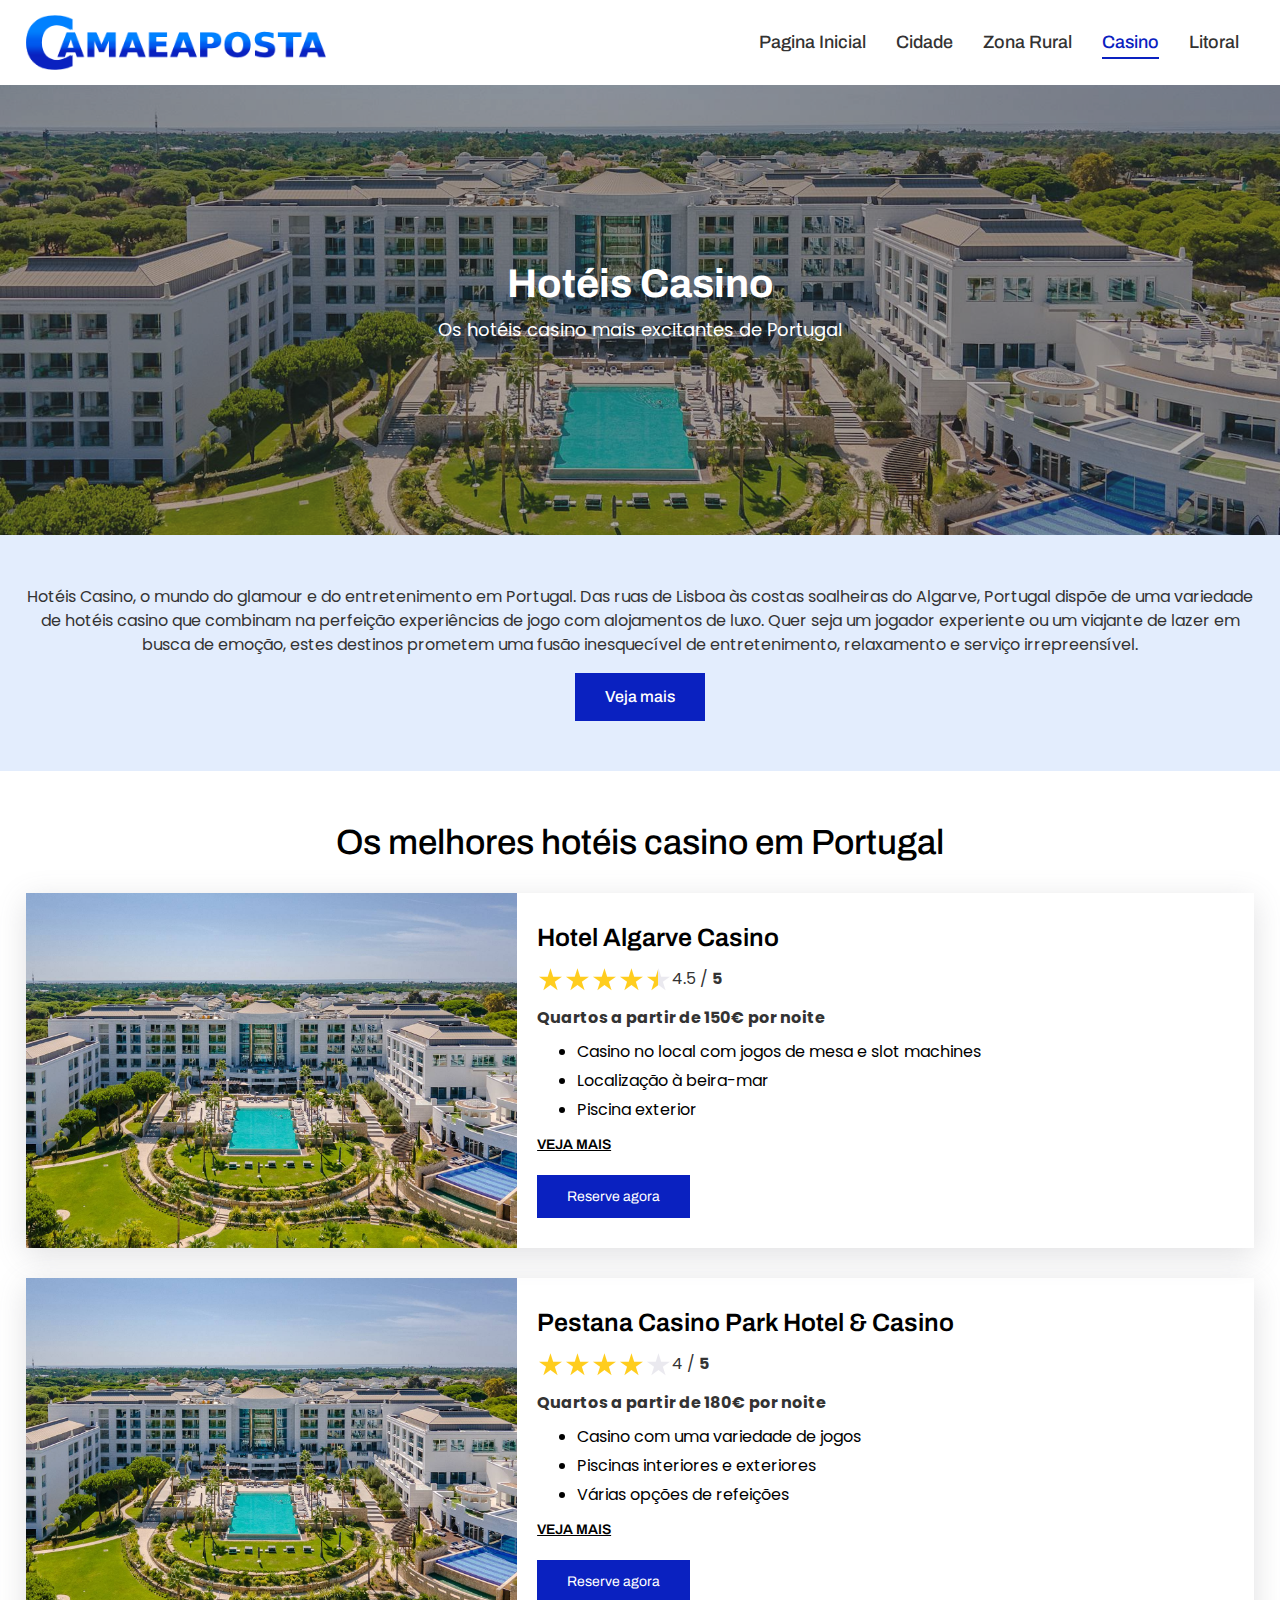
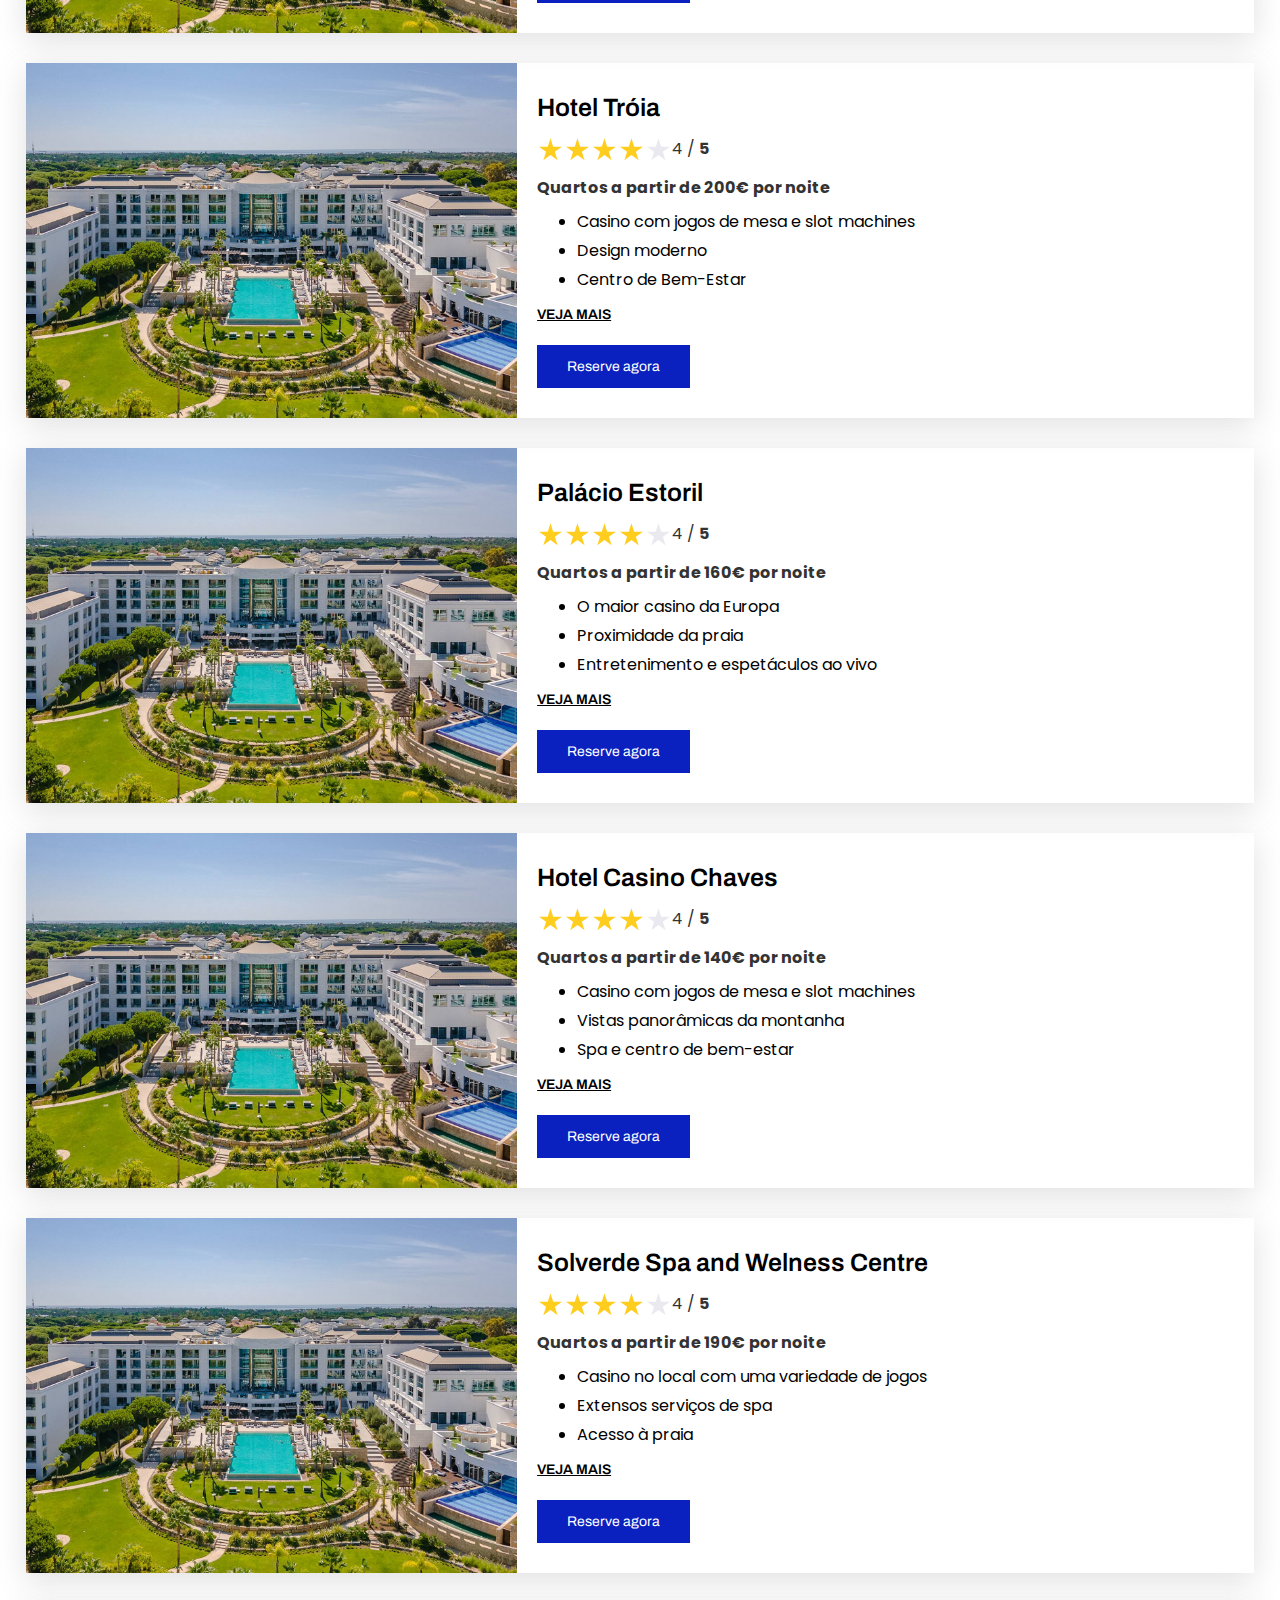
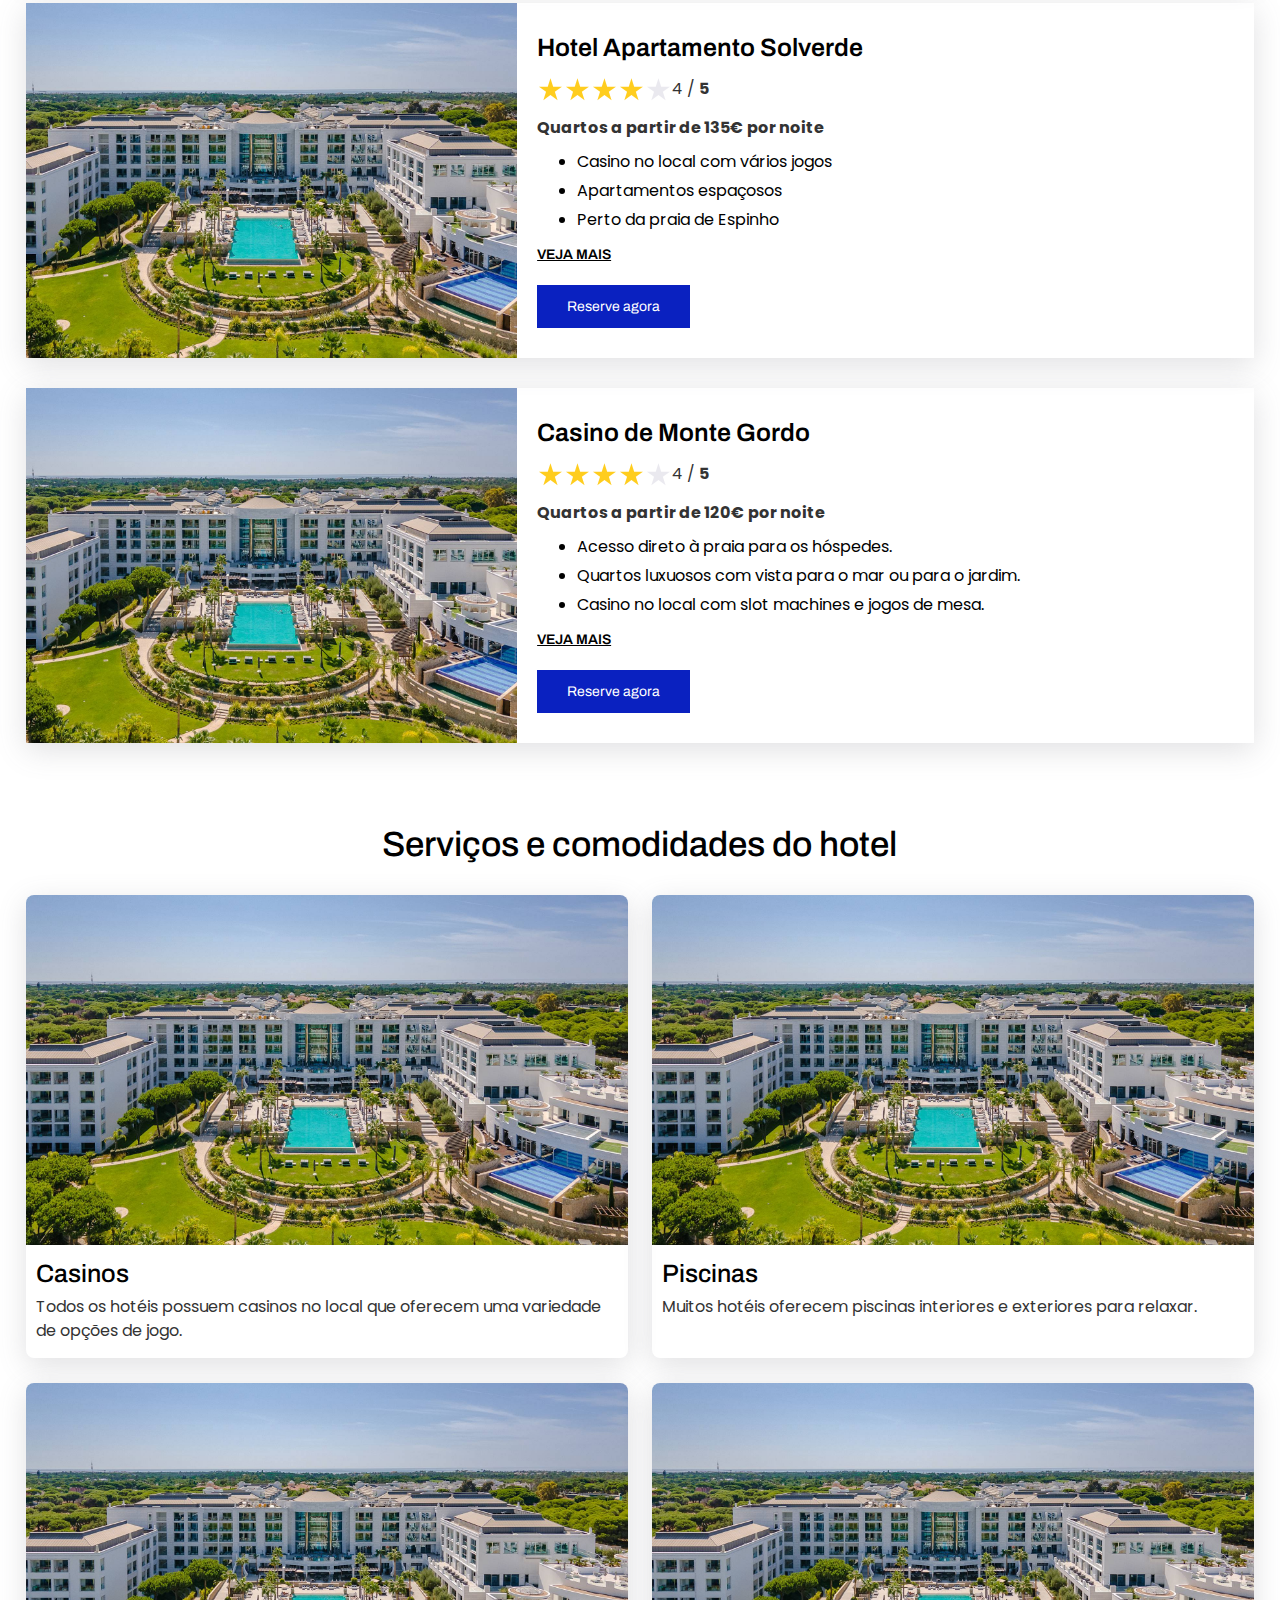
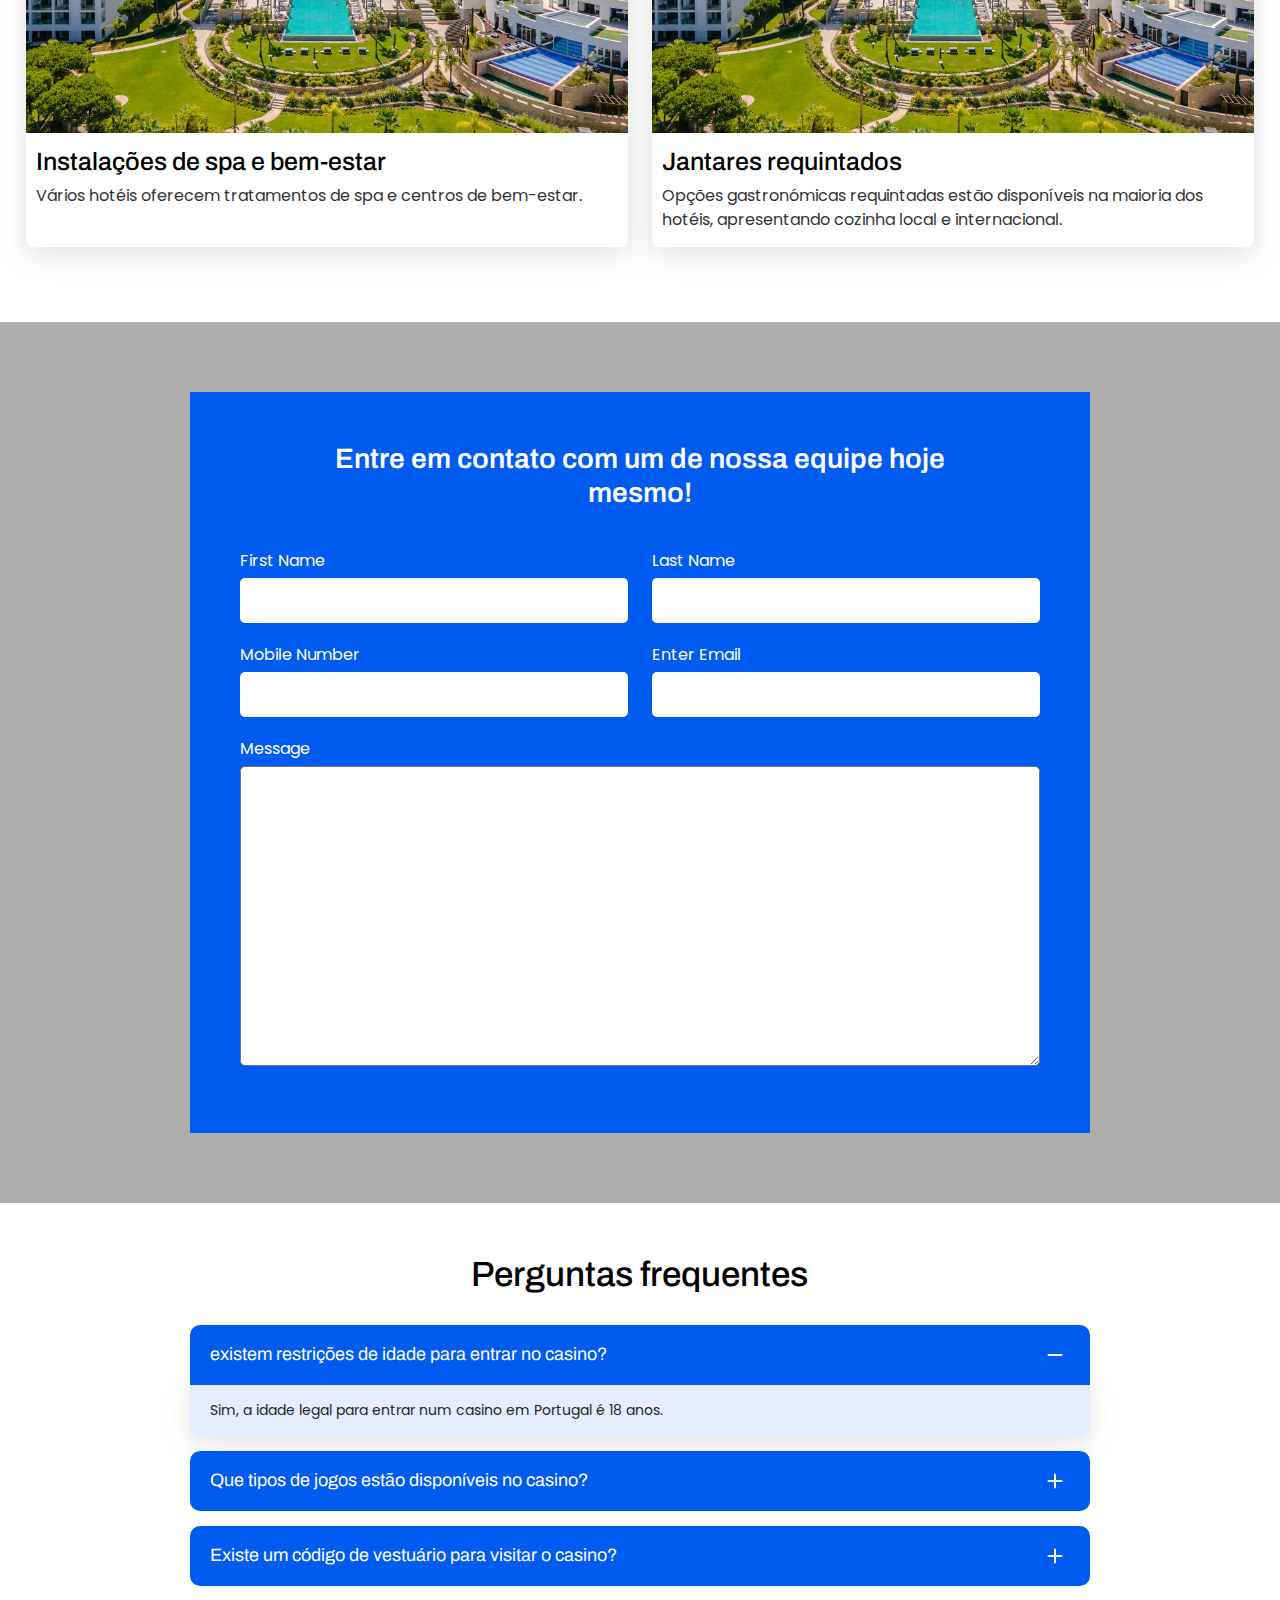
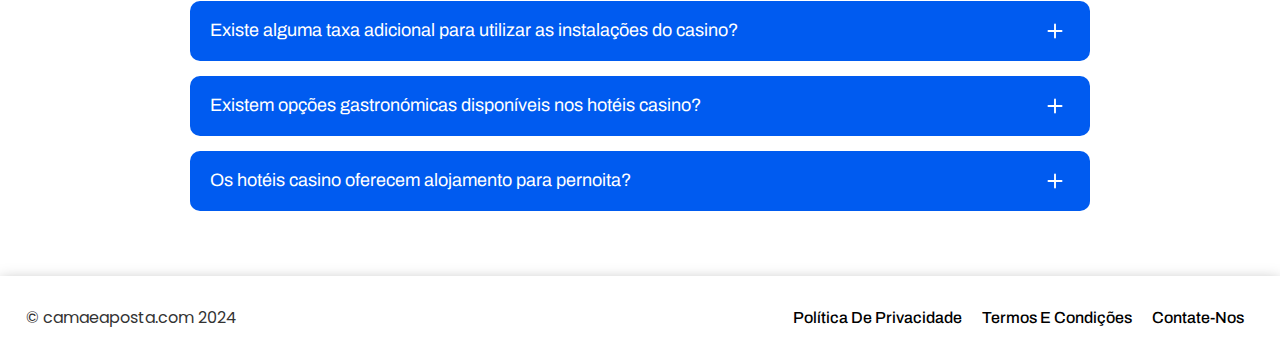
==== casino.html @ 898cd30b "first commit" ====
<!DOCTYPE html>
<html lang="pt">
  <head>
    <meta charset="UTF-8">
    <meta name="viewport" content="width=device-width, initial-scale=1.0">
    <link rel="stylesheet" href="assets/css/bootstrap.min.css">
    <link rel="stylesheet" href="https://cdnjs.cloudflare.com/ajax/libs/font-awesome/6.5.2/css/all.min.css">
    <link rel="stylesheet" href="https://unpkg.com/aos@2.3.0/dist/aos.css">
    <link rel="icon" href="assets/images/fav-icn.png">
    <link rel="stylesheet" href="assets/css/style.css">
    <link rel="stylesheet" href="assets/css/media.css">
    <title> Casino</title>
  </head>
  <body>

    <!-- header section start  -->
    <header class="site-header">
        <div class="container">
          <nav>
            <div class="site-logo">
              <a href="index.html">
                <img src="assets/images/logo.png" alt="">
              </a>
            </div>
            <div class="main-nav">
              <ul>
                <li>
                  <a href="index.html" >
                    Pagina Inicial
                  </a>
                </li>
                <li>
                  <a href="cidade.html" >
                    Cidade
                  </a>
                </li>
                <li>
                  <a href="rurais.html" >
                    Zona rural
                  </a>
                </li>
                <li>
                  <a href="casino.html" class="active">
                    Casino
                  </a>
                </li>
                <li>
                  <a href="#">
                    Litoral
                  </a>
                </li>
              </ul>
            </div>
          </nav>
        </div>
    </header>
    <!-- header section start  -->
<!-- banner secion start -->
    <section class="site-banner sub-banner">
      <div class="overlay"></div>
          <div class="banner-content">
            <div class="banner-text">
              <h1>
                Hotéis Casino
              </h1>
              <p>
                Os hotéis casino mais excitantes de Portugal
              </p>
            </div>
          </div>
    </section>
<!-- banner secion end -->
  <!-- top content section start -->
    <div class="topContent ptb-50">
        <div class="container">
          
           <p>
            Hotéis Casino, o mundo do glamour e do entretenimento em Portugal. Das ruas de Lisboa
            às costas soalheiras do Algarve, Portugal dispõe de uma variedade de hotéis casino que
            combinam na perfeição experiências de jogo com alojamentos de luxo. Quer seja um
            jogador experiente ou um viajante de lazer em busca de emoção, estes destinos prometem
            uma fusão inesquecível de entretenimento, relaxamento e serviço irrepreensível.
           </p>
           <p class="moretext"> 
            Experimente os hotéis casino em Portugal com uma variedade de slots, jogos de mesa e
            salas VIP exclusivas. Depois de um dia emocionante, relaxe em quartos e suites luxuosos
            que oferecem vistas deslumbrantes e comodidades de luxo. Desde refeições gourmet a
            tratamentos de spa rejuvenescedores, cada hotel casino garante uma combinação perfeita
            de luxo e lazer.
           </p>
           <p class="moretext">
            Explore a nossa selecção escolhida a dedo dos melhores hotéis casino de Portugal, cada
            um oferecendo o seu encanto e fascínio únicos. Descubra o destino perfeito para elevar a
            sua estadia em Portugal, onde cada momento promete emoção e sofisticação.
           </p>
           <a class="moreless-button" href="javascript:void(0)">Veja mais</a>
        </div>
    </div>
 <!-- top content section section -->


 <!-- main section start  -->
    <section class="cidade-main ptb-50">
        <div class="container">
            <div class="site-heading">
                <h2>
                    Os melhores hotéis casino em Portugal
                </h2>
            </div>
            <div class="cidade-wrap">
                <div class="cidade-img">
                    <a href="#" target="_blank">
                        <img src="assets/images/Hero-banner.jpg" alt="">
                    </a>
                </div>
                <div class="cidade-main-text">
                    <h3>
                        Hotel Algarve Casino
                    </h3>
                    <div class="brand-rating">
                        <div class="Stars" style="--rating: 4.5;" aria-label="Rating of this product is 4.5 out of 5."></div>
                        <div class="rate-count">
                            <p>
                                4.5 / <b>5</b>
                            </p>
                        </div>
                    </div>
                    <p>
                        <strong>
                            Quartos a partir de 150€ por noite
                        </strong>
                    </p>
                    <ul>
                        <li>
                            Casino no local com jogos de mesa e slot machines
                        </li>
                        <li>
                            Localização à beira-mar
                        </li>
                        <li>
                            Piscina exterior
                        </li>
                    </ul>
                    <p class="moretextt">
                        Localizado na Praia da Rocha, o Hotel Algarve Casino disponibiliza quartos luxuosos com
                        vistas deslumbrantes sobre o mar e uma variedade de opções de entretenimento. O casino
                        no local oferece uma atmosfera de jogo vibrante, complementada por excelentes
                        restaurantes e um spa relaxante.
                    </p>
                    <a class="contless-button" href="javascript:void(0)">Veja mais</a>
                    <div class="vist-website">
                        <a href="#" target="_blank"> Reserve agora</a>
                    </div>
                </div>
              
            </div>

            <div class="cidade-wrap">
                <div class="cidade-img">
                    <a href="#" target="_blank">
                        <img src="assets/images/Hero-banner.jpg" alt="">
                    </a>
                </div>
                <div class="cidade-main-text">
                    <h3>
                        Pestana Casino Park Hotel & Casino
                    </h3>
                    <div class="brand-rating">
                        <div class="Stars" style="--rating: 4;" aria-label="Rating of this product is 4 out of 5."></div>
                        <div class="rate-count">
                            <p>
                                4 / <b>5</b>
                            </p>
                        </div>
                    </div>
                    <p>
                        <strong>
                            Quartos a partir de 180€ por noite
                        </strong>
                    </p>
                    <ul>
                        <li>
                            Casino com uma variedade de jogos
                        </li>
                        <li>
                            Piscinas interiores e exteriores
                        </li>
                        <li>
                            Várias opções de refeições
                        </li>
                    </ul>
                    <p class="moretextt">
                        Situado no Funchal, Madeira, este hotel combina uma arquitectura moderna com excelentes
                        comodidades. O casino no local oferece uma variedade de opções de jogo, enquanto os
                        hóspedes também podem desfrutar do spa, das piscinas e da vista panorâmica para o mar
                        a partir das suas varandas privadas (Booking.com).
                    </p>
                    <a class="contless-button" href="javascript:void(0)">Veja mais</a>
                    <div class="vist-website">
                        <a href="#" target="_blank"> Reserve agora</a>
                    </div>
                </div>
              
            </div>

            <div class="cidade-wrap">
                <div class="cidade-img">
                    <a href="#" target="_blank">
                        <img src="assets/images/Hero-banner.jpg" alt="">
                    </a>
                </div>
                <div class="cidade-main-text">
                    <h3>
                        Hotel Tróia
                    </h3>
                    <div class="brand-rating">
                        <div class="Stars" style="--rating: 4;" aria-label="Rating of this product is 4 out of 5."></div>
                        <div class="rate-count">
                            <p>
                                4 / <b>5</b>
                            </p>
                        </div>
                    </div>
                    <p>
                        <strong>
                            Quartos a partir de 200€ por noite
                        </strong>
                    </p>
                    <ul>
                        <li>
                            Casino com jogos de mesa e slot machines
                        </li>
                        <li>
                            Design moderno
                        </li>
                        <li>
                            Centro de Bem-Estar
                        </li>
                    </ul>
                    <p class="moretextt">
                        Este hotel contemporâneo em Tróia disponibiliza acomodações elegantes com acesso a um
                        elegante casino, centro de bem-estar e campo de golfe nas proximidades. É perfeito para os
                        hóspedes que procuram luxo e entretenimento à beira-mar.
                    </p>
                    <a class="contless-button" href="javascript:void(0)">Veja mais</a>
                    <div class="vist-website">
                        <a href="#" target="_blank"> Reserve agora</a>
                    </div>
                </div>
              
            </div>

            <div class="cidade-wrap">
                <div class="cidade-img">
                    <a href="#" target="_blank">
                        <img src="assets/images/Hero-banner.jpg" alt="">
                    </a>
                </div>
                <div class="cidade-main-text">
                    <h3>
                        Palácio Estoril
                    </h3>
                    <div class="brand-rating">
                        <div class="Stars" style="--rating: 4;" aria-label="Rating of this product is 4 out of 5."></div>
                        <div class="rate-count">
                            <p>
                                4 / <b>5</b>
                            </p>
                        </div>
                    </div>
                    <p>
                        <strong>
                            Quartos a partir de 160€ por noite
                        </strong>
                    </p>
                    <ul>
                        <li>
                            O maior casino da Europa
                        </li>
                        <li>
                            Proximidade da praia
                        </li>
                        <li>
                            Entretenimento e espetáculos ao vivo
                        </li>
                    </ul>
                    <p class="moretextt">
                        Localizado perto de Lisboa, o Estoril Casino Hotel oferece uma vasta experiência de jogo
                        juntamente com acomodações luxuosas. O hotel é famoso pelas suas vibrantes opções de
                        entretenimento e acesso próximo à praia.
                    </p>
                    <a class="contless-button" href="javascript:void(0)">Veja mais</a>
                    <div class="vist-website">
                        <a href="#" target="_blank"> Reserve agora</a>
                    </div>
                </div>
              
            </div>

            <div class="cidade-wrap">
                <div class="cidade-img">
                    <a href="#" target="_blank">
                        <img src="assets/images/Hero-banner.jpg" alt="">
                    </a>
                </div>
                <div class="cidade-main-text">
                    <h3>
                        Hotel Casino Chaves
                    </h3>
                    <div class="brand-rating">
                        <div class="Stars" style="--rating: 4;" aria-label="Rating of this product is 4 out of 5."></div>
                        <div class="rate-count">
                            <p>
                                4 / <b>5</b>
                            </p>
                        </div>
                    </div>
                    <p>
                        <strong>
                            Quartos a partir de 140€ por noite
                        </strong>
                    </p>
                    <ul>
                        <li>
                            Casino com jogos de mesa e slot machines
                        </li>
                        <li>
                            Vistas panorâmicas da montanha
                        </li>
                        <li>
                            Spa e centro de bem-estar
                        </li>
                    </ul>
                    <p class="moretextt">
                        Situado na região norte de Portugal, o Hotel Casino Chaves combina vistas deslumbrantes
                        sobre a montanha com comodidades de primeira qualidade. O casino no local oferece um
                        ambiente de jogo emocionante, complementado por um spa e opções gastronómicas
                        requintadas.
                    </p>
                    <a class="contless-button" href="javascript:void(0)">Veja mais</a>
                    <div class="vist-website">
                        <a href="#" target="_blank"> Reserve agora</a>
                    </div>
                </div>
              
            </div>
            <div class="cidade-wrap">
                <div class="cidade-img">
                    <a href="#" target="_blank">
                        <img src="assets/images/Hero-banner.jpg" alt="">
                    </a>
                </div>
                <div class="cidade-main-text">
                    <h3>
                        Solverde Spa and Welness Centre
                    </h3>
                    <div class="brand-rating">
                        <div class="Stars" style="--rating: 4;" aria-label="Rating of this product is 4 out of 5."></div>
                        <div class="rate-count">
                            <p>
                                4 / <b>5</b>
                            </p>
                        </div>
                    </div>
                    <p>
                        <strong>
                            Quartos a partir de 190€ por noite
                        </strong>
                    </p>
                    <ul>
                        <li>
                            Casino no local com uma variedade de jogos
                        </li>
                        <li>
                            Extensos serviços de spa
                        </li>
                        <li>
                            Acesso à praia
                        </li>
                    </ul>
                    <p class="moretextt">
                        Situado perto de Espinho, este hotel proporciona aos hóspedes uma estadia luxuosa, com
                        extensos serviços de spa, várias piscinas e um casino vibrante no local. A bela costa
                        portuguesa aumenta o seu apelo.
                    </p>
                    <a class="contless-button" href="javascript:void(0)">Veja mais</a>
                    <div class="vist-website">
                        <a href="#" target="_blank"> Reserve agora</a>
                    </div>
                </div>
              
            </div>

            <div class="cidade-wrap">
                <div class="cidade-img">
                    <a href="#" target="_blank">
                        <img src="assets/images/Hero-banner.jpg" alt="">
                    </a>
                </div>
                <div class="cidade-main-text">
                    <h3>
                        Hotel Apartamento Solverde
                    </h3>
                    <div class="brand-rating">
                        <div class="Stars" style="--rating: 4;" aria-label="Rating of this product is 4 out of 5."></div>
                        <div class="rate-count">
                            <p>
                                4 / <b>5</b>
                            </p>
                        </div>
                    </div>
                    <p>
                        <strong>
                            Quartos a partir de 135€ por noite
                        </strong>
                    </p>
                    <ul>
                        <li>
                            Casino no local com vários jogos
                        </li>
                        <li>
                            Apartamentos espaçosos
                        </li>
                        <li>
                            Perto da praia de Espinho
                        </li>
                    </ul>
                    <p class="moretextt">
                        Localizado em Espinho, este hotel disponibiliza apartamentos espaçosos e acesso a um
                        casino e a comodidades de bem-estar. O casino no local acrescenta emoção a uma estadia
                        relaxante na praia.
                    </p>
                    <a class="contless-button" href="javascript:void(0)">Veja mais</a>
                    <div class="vist-website">
                        <a href="#" target="_blank"> Reserve agora</a>
                    </div>
                </div>
              
            </div>

            
            <div class="cidade-wrap">
                <div class="cidade-img">
                    <a href="#" target="_blank">
                        <img src="assets/images/Hero-banner.jpg" alt="">
                    </a>
                </div>
                <div class="cidade-main-text">
                    <h3>
                        Casino de Monte Gordo
                    </h3>
                    <div class="brand-rating">
                        <div class="Stars" style="--rating: 4;" aria-label="Rating of this product is 4 out of 5."></div>
                        <div class="rate-count">
                            <p>
                                4 / <b>5</b>
                            </p>
                        </div>
                    </div>
                    <p>
                        <strong>
                            Quartos a partir de 120€ por noite
                        </strong>
                    </p>
                    <ul>
                        <li>
                            Acesso direto à praia para os hóspedes.
                        </li>
                        <li>
                            Quartos luxuosos com vista para o mar ou para o jardim.
                        </li>
                        <li>
                            Casino no local com slot machines e jogos de mesa.
                        </li>
                    </ul>
                    <p class="moretextt">
                        O Casino de Monte Gordo em Monte Gordo, Portugal, é um destino ideal tanto para os
                        amantes da praia como para os entusiastas do jogo. Os casinos Baía Beach Hotel oferecem
                        acesso direto à praia e acomodações luxuosas com deslumbrantes vistas para o mar ou
                        para o jardim. O casino no local oferece entretenimento com uma variedade de slot
                        machines e jogos de mesa, garantindo uma estadia agradável aos hóspedes.
                    </p>
                    <a class="contless-button" href="javascript:void(0)">Veja mais</a>
                    <div class="vist-website">
                        <a href="#" target="_blank"> Reserve agora</a>
                    </div>
                </div>
              
            </div>

        


        </div>
    </section>
 <!-- main section end  -->






  <!-- locations section start here -->
     <section class="locations pb-50">
        <div class="container">
          <div class="site-heading">
              <h2>
                Serviços e comodidades do hotel
              </h2>
            
          </div>
            <div class="row">
                <div class="col-md-6">
                    <div class="location-card">
                       <div class="location-img">
                         <img src="assets/images/Hero-banner.jpg" alt="">
                       </div>
                       <div class="location-text">
                          <h3>
                            Casinos
                          </h3>
                          <p>
                            Todos os hotéis possuem casinos no local
                            que oferecem uma variedade de opções de
                            
                            jogo.
                          </p>
                       </div>
                    </div>
                </div>
                <div class="col-md-6">
                  <div class="location-card">
                     <div class="location-img">
                       <img src="assets/images/Hero-banner.jpg" alt="">
                     </div>
                     <div class="location-text">
                        <h3>
                            Piscinas
                        </h3>
                        <p>
                            Muitos hotéis oferecem piscinas interiores e

                            exteriores para relaxar.
                        </p>
                     </div>
                  </div>
              </div>
              <div class="col-md-6">
                <div class="location-card">
                   <div class="location-img">
                     <img src="assets/images/Hero-banner.jpg" alt="">
                   </div>
                   <div class="location-text">
                      <h3>
                        Instalações de spa e bem-estar
                      </h3>
                      <p>
                        Vários hotéis oferecem tratamentos de spa
                        e centros de bem-estar.
                      </p>
                   </div>
                </div>
            </div>
            <div class="col-md-6">
              <div class="location-card">
                 <div class="location-img">
                   <img src="assets/images/Hero-banner.jpg" alt="">
                 </div>
                 <div class="location-text">
                    <h3>
                        Jantares requintados
                    </h3>
                    <p>
                        Opções gastronómicas requintadas estão
                        disponíveis na maioria dos hotéis,
                        apresentando cozinha local e internacional.
                    </p>
                 </div>
              </div>
          </div>
            </div>
        </div>
     </section>
  <!-- location section end -->
  <!-- newsletter section start  -->
     <div class="newsletter ptb-70">
      <div class="overlay"></div>
        <div class="container">
            <div class="contact-wrap">
                <div class="site-heading">
                   <h4>
                    Entre em contato com um de nossa equipe hoje mesmo!
                   </h4>
                </div>
                <form>
                    <div class="row">
                        <div class="col-md-6">
                            <div class="form-group">
                                <label>
                                    First Name 
                                </label>
                                <input type="text" >
                            </div>
                        </div>
                        <div class="col-md-6">
                            <div class="form-group">
                                <label>
                                    Last Name 
                                </label>
                                <input type="text" >
                            </div>
                        </div>
                        <div class="col-md-6">
                            <div class="form-group">
                                <label>
                                    Mobile Number
                                </label>
                                <input type="number" >
                            </div>
                        </div>
                        <div class="col-md-6">
                            <div class="form-group">
                                <label>
                                    Enter Email
                                </label>
                                <input type="email" >
                            </div>
                        </div>

                        <div class="col-md-12">
                            <div class="form-group">
                                <label>
                                    Message
                                </label>
                                <textarea ></textarea>
                            </div>
                        </div>
                    </div>
                   
                </form>
            </div>
        </div>
     </div>
  <!-- newsletter section end  -->

     <section class="faq-sec ptb-50">
        <div class="container">
          <div class="site-heading">
            <h2>
                Perguntas frequentes
            </h2>
          </div>



          <div class="accordion" id="accordionExample">
            <div class="accordion-item">
              <h2 class="accordion-header">
                <button class="accordion-button" type="button" data-bs-toggle="collapse" data-bs-target="#collapseOne" aria-expanded="true" aria-controls="collapseOne">
                    existem restrições de idade para entrar no casino?
                </button>
              </h2>
              <div id="collapseOne" class="accordion-collapse collapse show" data-bs-parent="#accordionExample">
                <div class="accordion-body">
                    Sim, a idade legal para entrar num casino em Portugal é 18 anos.
                </div>
              </div>
            </div>
      
            <div class="accordion-item">
              <h2 class="accordion-header">
                <button class="accordion-button collapsed" type="button" data-bs-toggle="collapse" data-bs-target="#collapseTwo" aria-expanded="false" aria-controls="collapseTwo">
                    Que tipos de jogos estão disponíveis no casino?
                </button>
              </h2>
              <div id="collapseTwo" class="accordion-collapse collapse" data-bs-parent="#accordionExample">
                <div class="accordion-body">
                    Os casinos oferecem normalmente uma variedade de jogos, como slot machines, jogos de
                    mesa como blackjack e roleta e, por vezes, póquer.
                </div>
              </div>
            </div>
      
            <div class="accordion-item">
              <h2 class="accordion-header">
                <button class="accordion-button collapsed" type="button" data-bs-toggle="collapse" data-bs-target="#collapseThree" aria-expanded="false" aria-controls="collapseThree">
                    Existe um código de vestuário para visitar o casino?
                </button>
              </h2>
              <div id="collapseThree" class="accordion-collapse collapse" data-bs-parent="#accordionExample">
                <div class="accordion-body">
                    Embora a maioria dos casinos tenha um código de vestuário casual elegante, alguns podem
                    exigir trajes formais em determinadas áreas.
                </div>
              </div>
            </div>
      
      
            <div class="accordion-item">
              <h2 class="accordion-header">
                <button class="accordion-button collapsed" type="button" data-bs-toggle="collapse" data-bs-target="#collapseFour" aria-expanded="false" aria-controls="collapseFour">
                    Existe alguma taxa adicional para utilizar as instalações do casino?
                </button>
              </h2>
              <div id="collapseFour" class="accordion-collapse collapse" data-bs-parent="#accordionExample">
                <div class="accordion-body">
                    Não, a entrada no casino é geralmente gratuita, mas pode ser necessário apresentar uma
                    identificação no momento da entrada.
                </div>
              </div>
            </div>
      
            <div class="accordion-item">
              <h2 class="accordion-header">
                <button class="accordion-button collapsed" type="button" data-bs-toggle="collapse" data-bs-target="#collapseFive" aria-expanded="false" aria-controls="collapseFive">
                    Existem opções gastronómicas disponíveis nos hotéis casino?
                </button>
              </h2>
              <div id="collapseFive" class="accordion-collapse collapse" data-bs-parent="#accordionExample">
                <div class="accordion-body">
                    Sim, os hotéis casino costumam ter restaurantes e bares que oferecem uma variedade de
                    opções gastronómicas, do casual ao gourmet.
                </div>
              </div>
            </div>

            <div class="accordion-item">
                <h2 class="accordion-header">
                  <button class="accordion-button collapsed" type="button" data-bs-toggle="collapse" data-bs-target="#collapseSix" aria-expanded="false" aria-controls="collapseSix">
                    Os hotéis casino oferecem alojamento para pernoita?
                  </button>
                </h2>
                <div id="collapseSix" class="accordion-collapse collapse" data-bs-parent="#accordionExample">
                  <div class="accordion-body">
                    Sim, todos os hotéis casino listados em Portugal oferecem alojamento aos hóspedes que
                    pretendam pernoitar.
                  </div>
                </div>
              </div>
      
            
      
         
      
          </div>




        </div>
     </section>

   <!-- footer section start -->
   <footer class="site-footer ">
      <div class="container">
        <div class="footer-wrap">
           <p>
            © camaeaposta.com 2024
           </p>
           <div class="footer-links">
              <ul>
                <li>
                  <a href="#">
                      política de Privacidade
                  </a>
                </li>
                <li>
                  <a href="#">
                    Termos e Condições
                  </a>
                </li>
                <li>
                  <a href="mailto:info@camaeaposta.com">Contate-nos</a>
                </li>
              </ul>
           </div>
        </div>
      </div>
   </footer>
   <!-- footer section end -->

    <script src="assets/js/jquery-3.7.1.min.js"></script>
    <script src="https://unpkg.com/aos@2.3.0/dist/aos.js"></script>
    <script src="assets/js/bootstrap.bundle.min.js"></script>
    <script src="assets/js/custom.js"></script>
  </body>
</html>
---- assets/css/style.css ----
@import url('https://fonts.googleapis.com/css2?family=Archivo:ital,wght@0,100..900;1,100..900&family=Poppins:ital,wght@0,100;0,200;0,300;0,400;0,500;0,600;0,700;0,800;0,900;1,100;1,200;1,300;1,400;1,500;1,600;1,700;1,800;1,900&display=swap');

:root {
    --Primary-Color: #0a21c0;
    --Secondary-Color: #005BF0;
    --bg:#005bf01c;
    --black:#333;
    --white:#fff;
}

/* global css start here */
html {
    font-size: 16px;
}

* {
    margin: 0;
    padding: 0;
    box-sizing: border-box;
}

body {
    margin: 0;
    padding: 0;
    font-family: "Poppins", sans-serif;
}

h1,
h2,
h3,
h4,
h5,
h6 {
    font-family: "Archivo", sans-serif;
}

ul {
    padding-left: 0;
    margin-bottom: 0;
    list-style: none;
}

a {
    text-decoration: none;
    font-family: "Archivo", sans-serif;
}

.container {
    max-width: 1320px;
    margin: 0 auto;
    padding-left: 2%;
    padding-right: 2%;
}

img {
    width: 100%;
}

.overlay {
    position: absolute;
    top: 0;
    left: 0;
    height: 100%;
    width: 100%;
    background-color: var(--black);
    opacity: 0.4;
}

/* .pt-30{
    padding-top: 30px;
}
.pb-30{
    padding-bottom: 30px;
}
.ptb-30{
    padding: 30px 0;
} */
.pt-50 {
    padding-top: 50px;
}

.pb-50 {
    padding-bottom: 50px;
}

.ptb-50 {
    padding: 50px 0;
}

.pb-70 {
    padding-bottom: 70px;
}

.ptb-70 {
    padding: 70px 0;
}

/* global css end here */


/* header section css start  */
.site-header {
    padding: 15px 0;
    box-shadow: #00000038 0px 4px 10px 0px;
}

.site-header nav {
    display: flex;
    align-items: center;
    justify-content: space-between;
}

.site-logo img {
    max-width: 300px;
}

.main-nav ul {
    display: flex;
    align-items: center;
}

.main-nav ul li {
    margin: 0px 15px;
}

.main-nav ul li a {
    font-size: 18px;
    color: var(--black);
    text-transform: capitalize;
    font-weight: 500;
    position: relative;
}

.main-nav ul li a::before {
    content: '';
    position: absolute;
    bottom: -7px;
    left: 0;
    height: 2px;
    width: 0%;
    background-color: var(--Primary-Color);
    transition: all 0.3s linear;

}

.main-nav ul li a:hover::before,
.main-nav ul li a.active::before{
    width: 100%;
}

.main-nav ul li a:hover,
.main-nav ul li a.active {
    color: var(--Primary-Color);
}

/* header section css end */

/* banner section css start  */
.site-banner{
    background-image: url(../images/Hero-banner.jpg);
    background-position: center;
    background-repeat: no-repeat;
    background-size: cover;
    height: 70vh;
position: relative;
}
.banner-content{
    height: 100%;
    width: 100%;
    display: flex;
    justify-content: center;
    align-items: center;
    position: relative;
}
.banner-text h1{
    font-size: 50px;
    color: var(--white);
    text-transform: capitalize;
    font-weight: 700;
}
/* banner section css end */
/* top content section css start  */
.topContent {
    background-color: var(--bg);
    text-align: center;
}
.topContent p{
    font-size: 16px;
    color: var(--black);
    text-align: center;
}

/* top contetn section end */

/* link card section css start */
.link-card-wrap{
    background-image: url(../images/Hero-banner.jpg);
    background-position: center;
    background-repeat: no-repeat;
    background-size: cover;
    height: 350px;
    border-radius: 8px;
    overflow: hidden;
position: relative;
}
.link-card-wrap a{
    height: 100%;
    width: 100%;
    display: flex;
    justify-content: center;
    align-items: center;
    position: relative;
} 
.link-heading h4{
    color: #fff;
    font-size: 25px;
    font-weight: 600;
}





/* Circle */
.link-card-wrap {
	position: relative;
}
.link-card-wrap::before {
	position: absolute;
	top: 50%;
	left: 50%;
	z-index: 2;
	display: block;
	content: '';
	width: 0;
	height: 0;
	background: rgba(255,255,255,.2);
	border-radius: 100%;
	transform: translate(-50%, -50%);
	opacity: 0;

}
.link-card-wrap:hover::before {
	animation: circle 1s;
	-webkit-animation: circle 1s;
}

@keyframes circle {
	0% {
		opacity: 1;
	}
	40% {
		opacity: 1;
	}
	100% {
		width: 200%;
		height: 200%;
		opacity: 0;
	}
}
/* link card section end */

/* location section css start */
.location-card {
    box-shadow: rgba(100, 100, 111, 0.2) 0px 7px 29px 0px;
    border-radius: 8px;
    overflow: hidden;
    height: 100%;
}
section.locations .col-md-6 {
    margin-bottom: 25px;
}
.location-img {
    height: 350px;
    /* position: relative; */

}
.location-img img{
    height: 100%;
    width: 100%;
    object-fit: cover;
    
}
.location-text {
    padding: 15px 10px;
}
.location-text h3{
font-size: 25px;
line-height: 1.1;
color: #000;
}
.location-text p{
    font-size: 16px;
    color: var(--black);
    margin-bottom: 0;
}
.site-heading h2 {
    font-size: 35px;
    color: #000;
    margin-bottom: 10px;
}
.site-heading p {
    font-size: 16px;
    color: var(--black);
    margin-bottom: 0;
}
.site-heading {
    text-align: center;
    width: 80%;
    margin: 0 auto;
    margin-bottom: 30px;
}
/* location section css end */
/* newsletter section css start  */
.newsletter{
    background-image: url(../images/Hero-banner.jpg);
    background-position: center;
    background-repeat: no-repeat;
    background-size: cover;
    position: relative;
    background-attachment: fixed;
}
.newsletter-wrap{
    max-width: 600px;
    margin: 0 auto;
    text-align: center;
    position: relative;
}
.newsletter-text p {
    font-size: 18px;
    color: var(--white);
    margin-bottom: 30px;
}
.newsletter-form form {
    display: flex;
    align-items: center;
    justify-content: space-between;
}
.newsletter-form input {
    width: 80%;
    height: 45px;
    padding: 10px;
    border: none;
}
.newsletter-form button {
    width: 20%;
    height: 45px;
    border: none;
    font-size: 14px;
    background-color: var(--Primary-Color);
    color: var(--white);
    font-weight: 500;
    display: flex;
    align-items: center;
    justify-content: center;
}
:focus-visible {
    outline: none;
}


/* newsletter section css end */



/* faq css start */
.accordion-button::after {
    background-image: url("data:image/svg+xml,%3Csvg xmlns='http://www.w3.org/2000/svg' width='16' height='16' fill='currentColor' class='bi bi-plus' viewBox='0 0 16 16'%3E%3Cpath d='M8 4a.5.5 0 0 1 .5.5v3h3a.5.5 0 0 1 0 1h-3v3a.5.5 0 0 1-1 0v-3h-3a.5.5 0 0 1 0-1h3v-3A.5.5 0 0 1 8 4z'/%3E%3C/svg%3E");
    transition: all 0.5s;
}

.accordion-button:not(.collapsed)::after {
    background-image: url("data:image/svg+xml,%3Csvg xmlns='http://www.w3.org/2000/svg' width='16' height='16' fill='currentColor' class='bi bi-dash' viewBox='0 0 16 16'%3E%3Cpath d='M4 8a.5.5 0 0 1 .5-.5h7a.5.5 0 0 1 0 1h-7A.5.5 0 0 1 4 8z'/%3E%3C/svg%3E");
}

.accordion-button::after {
    transition: all 0.5s;
    background-size: 30px;
    height: 30px;
    width: 30px;
    filter: brightness(1) invert(1);
}

.accordion-item {
    background-color: transparent;
    border: none;
}

.accordion-button:not(.collapsed),
.accordion-button {
    color: var(--white);
    background-color: var(--Secondary-Color);
    box-shadow: none;
}

.accordion-item {
    margin-bottom: 15px;
}

.accordion-body {
    padding: 15px 20px;
    box-shadow: rgba(100, 100, 111, 0.2) 0px 7px 29px 0px;
    font-size: 0.875rem;
    background: var(--bg);
    border-bottom-left-radius: 10px;
    border-bottom-right-radius: 10px;
}

:focus-visible {
    outline: none;
}

.accordion-button:focus {
    z-index: 3;
    border-color: transparent;
    outline: 0;
    box-shadow: none;
}

.accordion-button {
    border-radius: 10px !important;
    font-size: 1.125rem;
    padding: 15px 20px;
}

.accordion-button:not(.collapsed) {
    border-bottom-left-radius: 0 !important;
    border-bottom-right-radius: 0 !important;
}

/* .accordion-button::after {
    filter: brightness(0) invert(1);
} */


div#accordionExample {
    max-width: 900px;
    margin: 0 auto;
}

/* faq css end */

/* sub pages css start */
.site-banner.sub-banner{
    height: 50vh;
}
.sub-banner .banner-text h1 {
    font-size: 40px;
    text-align: center;
}
.sub-banner .banner-text p{
    font-size: 18px;
    color: var(--white);
    text-align: center;
}
.moretext{
    display: none;
}
a.moreless-button {
    padding: 12px 30px;
    background-color: #0a21c0;
    display: inline-block;
    color: #fff;
    font-size: 16px;
    font-weight: 500;
}
.cidade-img{
    width: 40%;
}
.cidade-img img{
    height: 100%;
    width: 100%;
    object-fit: cover;
}
.cidade-main-text{
    width: 60%;
    padding: 30px 20px;
}

.cidade-wrap {
    display: flex;
    justify-content: space-between;
    box-shadow: rgba(100, 100, 111, 0.2) 0px 7px 29px 0px;
    margin-bottom: 30px;
}
.cidade-main-text h3{
    font-size: 25px;
    font-weight: 600;
    margin-bottom: 0px;
    color: #000;
}
.cidade-main-text p {
    font-size: 16px;
    margin-bottom: 10px;
    color: var(--black);
}
.cidade-main-text ul{
    margin: 10px 0;
    padding-left: 40px;
    list-style: disc;
}
.cidade-main-text ul li {
    font-size: 16px;
    margin: 5px 0;
    color: #000;
}
.vist-website a {
    display: inline-block;
    background-color: #0a21c0;
    padding: 11px 30px;
    text-align: center;
    color: #fff;
    font-size: 14px;
    margin-top: 10px;
}
.moretextt{
    display: none;
}
a.contless-button {
    color: #000;
    font-weight: 600;
    text-decoration: underline;
    text-transform: uppercase;
    font-size: 14px;
    padding-bottom: 10px;
    display: inline-block;
}


.Stars {
    --percent: calc(var(--rating) / 5 * 100%);
    display: inline-block;
    font-size: 30px;
    line-height: 1.1;
  }
  .Stars::before {
    content: "★★★★★";
    letter-spacing: 0px;
    background: linear-gradient(90deg, #ffcd1e var(--percent), #eae9ef var(--percent));
    -webkit-background-clip: text;
    -webkit-text-fill-color: transparent;
  }
  .brand-rating {
    display: flex;
    align-items: center;
    margin: 10px 0;
}
.rate-count p {
    margin-bottom: 0;
}
.site-heading p{
    color: var(--white);
}

.form-group label {
    display: block;
    color: #fff;
    font-size: 16px;
    margin-bottom: 5px;
}
.form-group input {
    width: 100%;
    height: 45px;
    padding: 10px;
    border-radius: 5px;
    border: none;
    font-size: 14px;
    /* background: #cfcfcff0; */
}
.form-group {
    margin: 10px 0;
}
.form-group textarea{
    height: 300px;
    width: 100%;
    padding: 10px;
    border-radius: 5px;

}
.contact-wrap {
    position: relative;
    max-width: 900px;
    margin: 0 auto;
    padding: 50px;
    background: var(--Secondary-Color);
}
.site-heading h4{
    font-size: 28px;
    color: #fff;
    font-weight: 600;
}
/* sub pages css end */








/* footer section css start */
.site-footer{
    box-shadow: rgba(0, 0, 0, 0.35) 0px 5px 15px;
}
.footer-wrap{
    display: flex;
    align-items: center;
    justify-content: space-between;
    padding: 30px 0;
}
.footer-links ul{
    display: flex;
    align-items: center;
}
.footer-links ul li{
    padding:  0 10px;
}
.footer-links ul li a {
    font-size: 16px;
    color: #000;
    text-transform: capitalize;
    font-weight: 500;
}
.footer-links ul li a:hover{
    color: var(--Primary-Color);
}
.footer-wrap p{
    font-size: 16px;
    color: var(--black);
    margin-bottom: 0;
}
/* footer section css end */
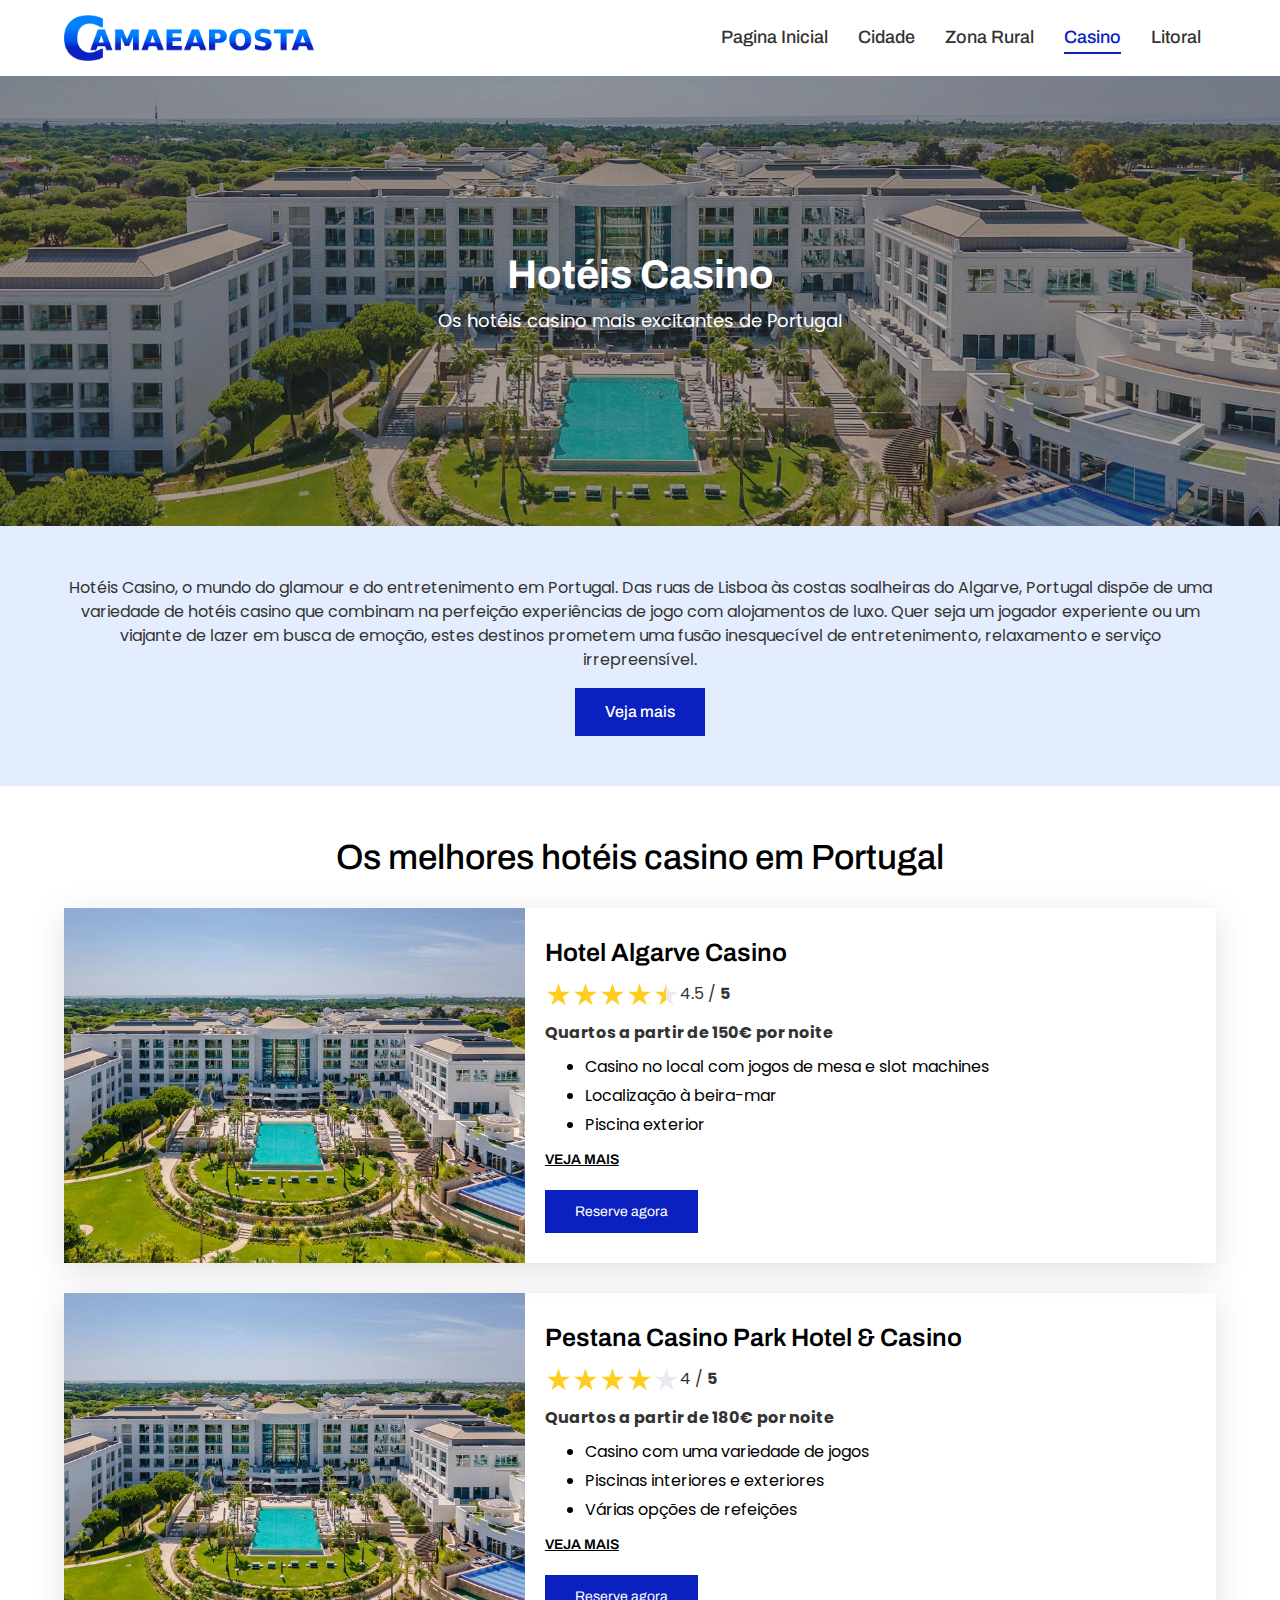
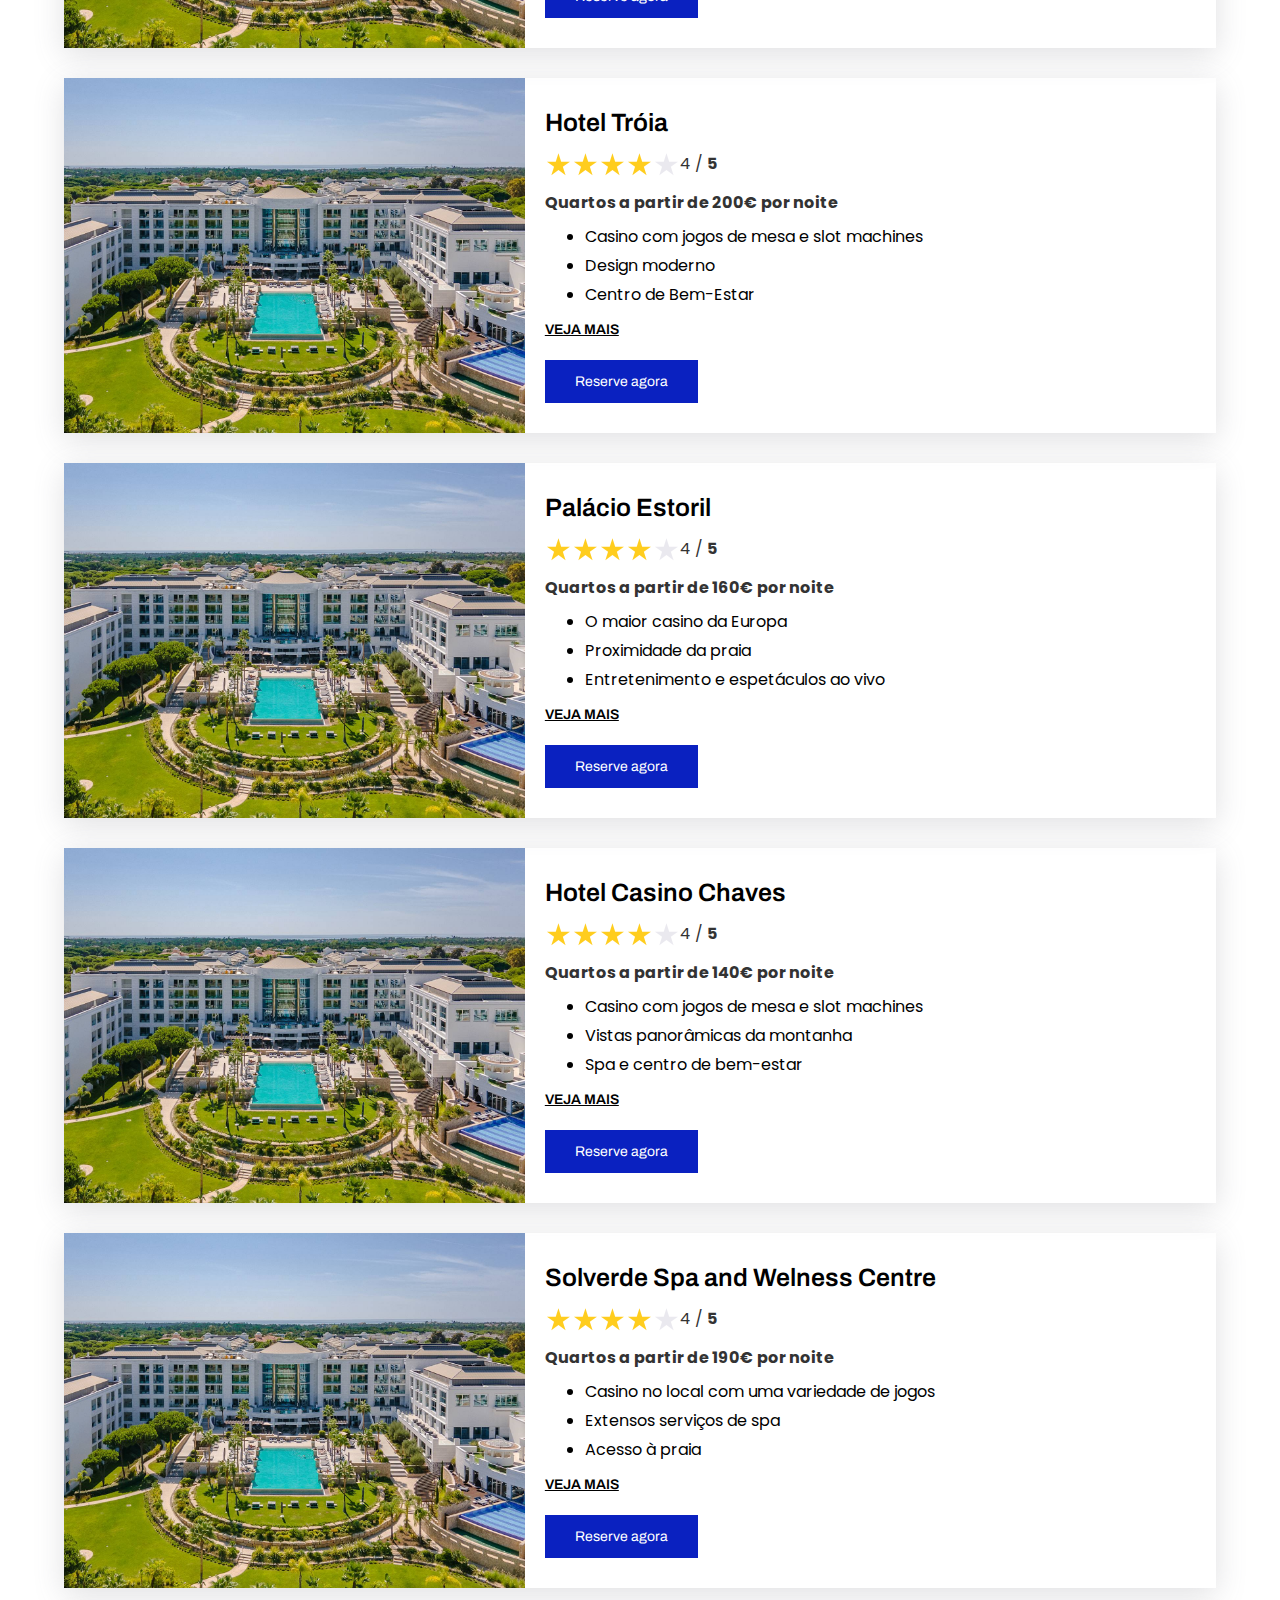
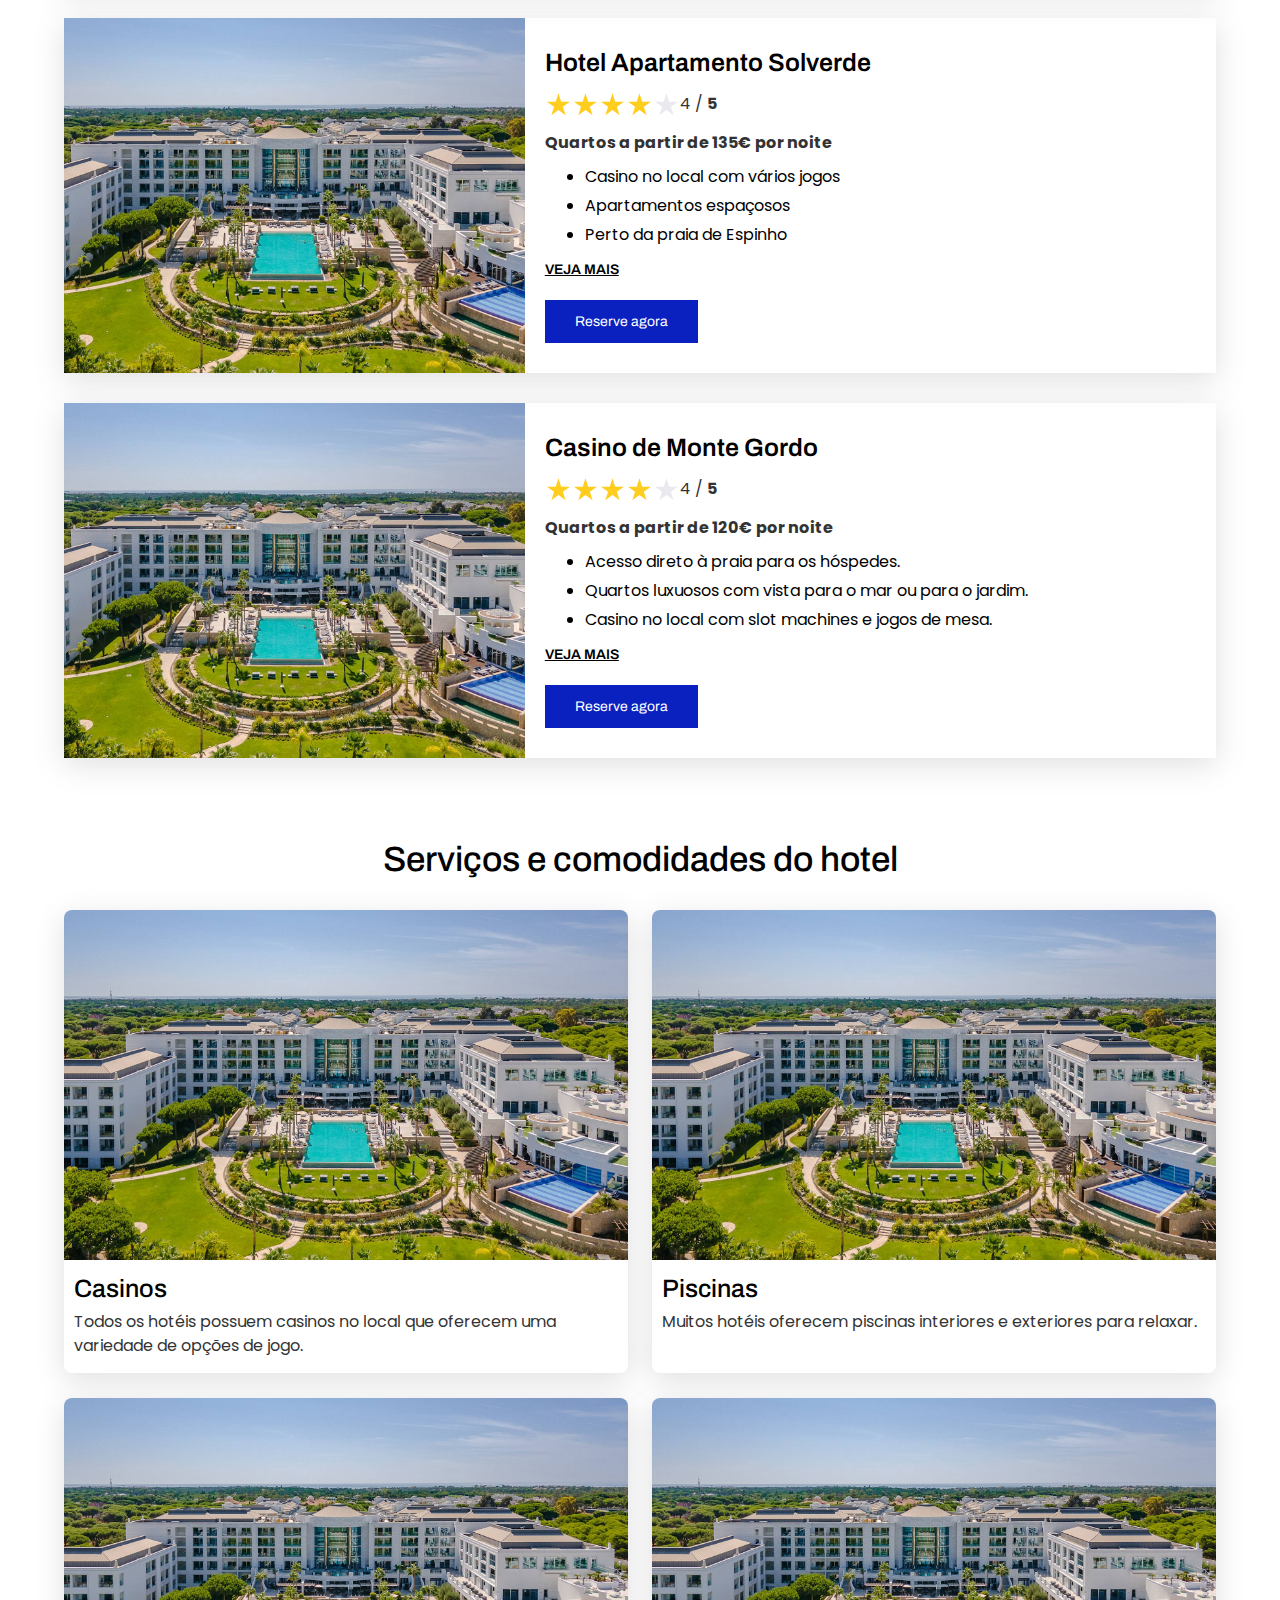
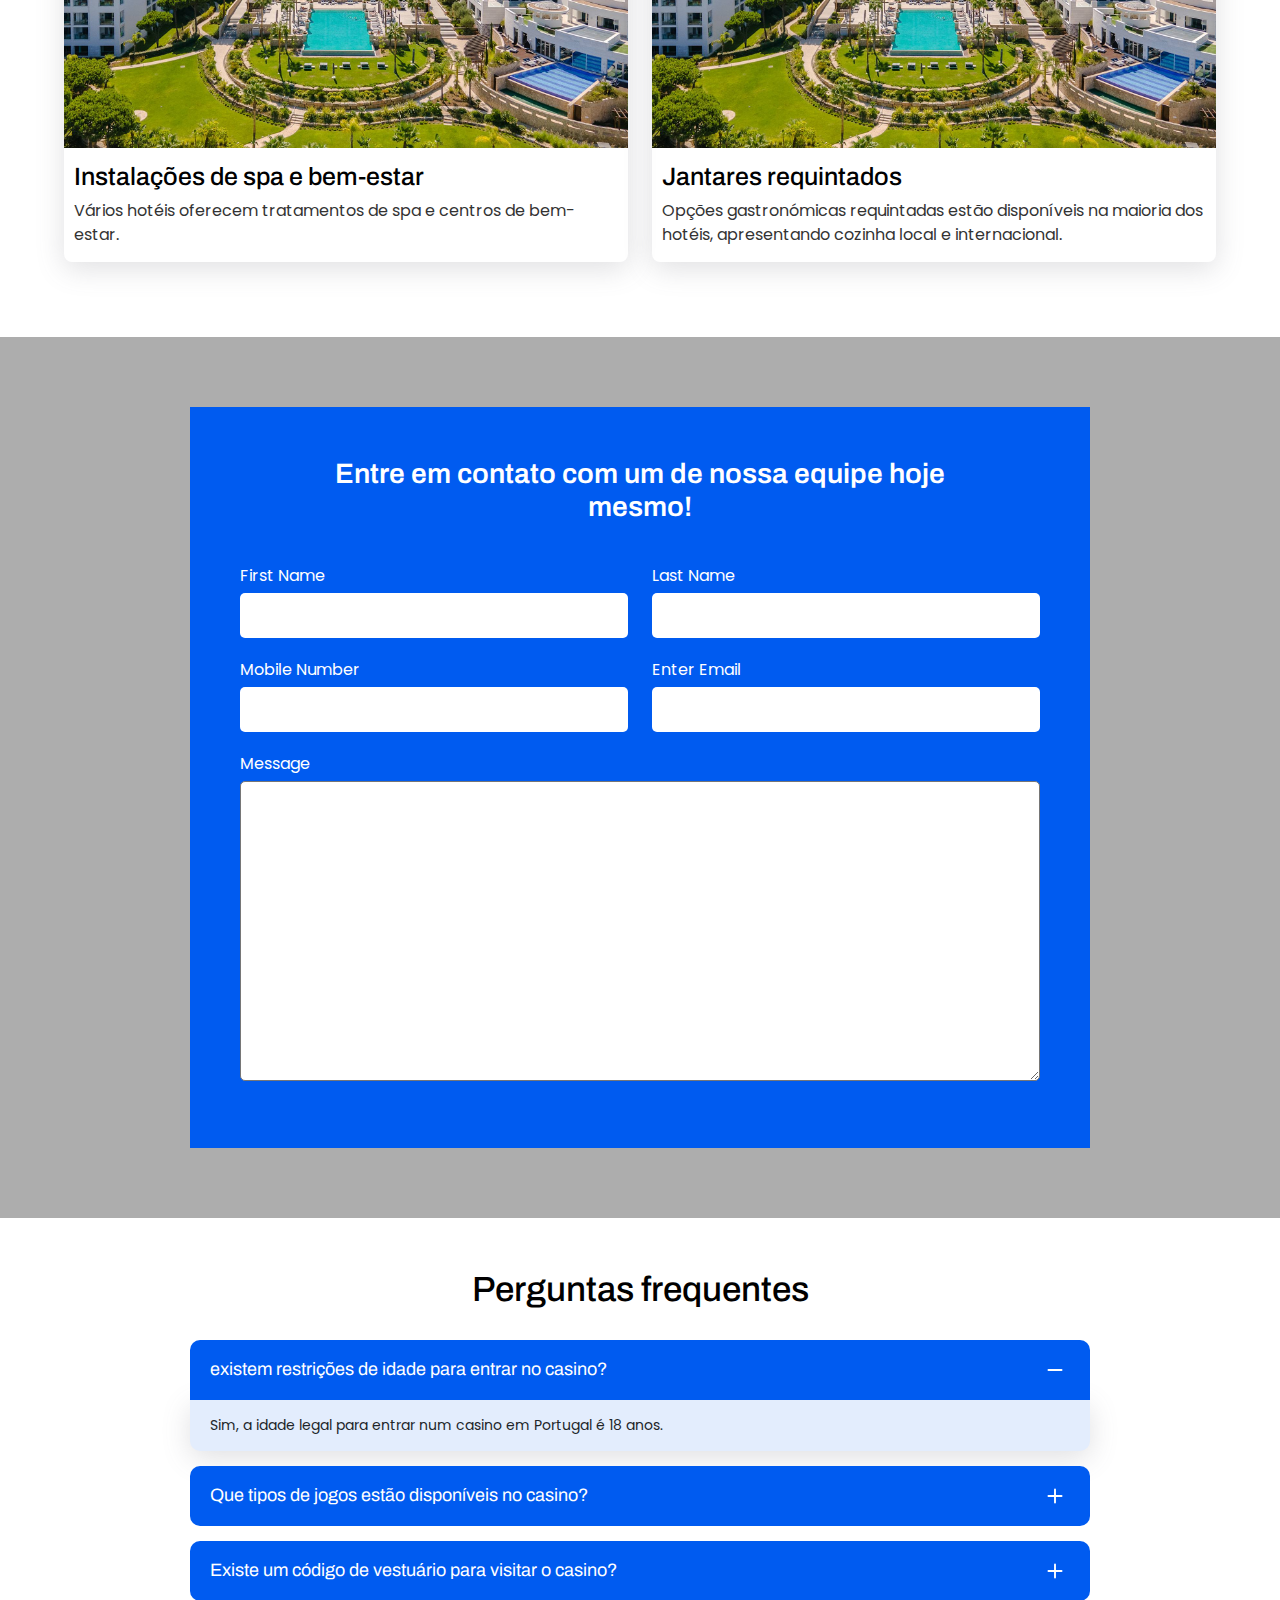
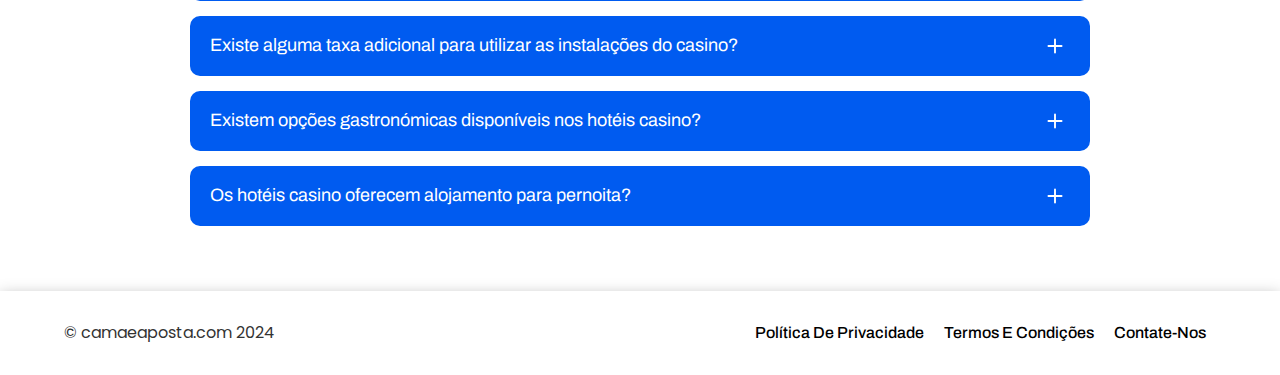
==== commit f67a0ecc: "Done" ====
--- a/casino.html
+++ b/casino.html
@@ -30,12 +30,12 @@
                   </a>
                 </li>
                 <li>
-                  <a href="cidade.html" >
+                  <a href="cidade.html">
                     Cidade
                   </a>
                 </li>
                 <li>
-                  <a href="rurais.html" >
+                  <a href="rurais.html">
                     Zona rural
                   </a>
                 </li>
@@ -45,11 +45,17 @@
                   </a>
                 </li>
                 <li>
-                  <a href="#">
+                  <a href="litoral.html">
                     Litoral
                   </a>
                 </li>
               </ul>
+              <div class="close">
+                <i class="fa-solid fa-xmark"></i>
+              </div>
+            </div>
+            <div class="toggle">
+              <i class="fa-solid fa-bars"></i>
             </div>
           </nav>
         </div>
@@ -760,12 +766,12 @@
            <div class="footer-links">
               <ul>
                 <li>
-                  <a href="#">
+                  <a href="privacy-policy.html">
                       política de Privacidade
                   </a>
                 </li>
                 <li>
-                  <a href="#">
+                  <a href="term-and-conditions.html">
                     Termos e Condições
                   </a>
                 </li>
--- a/assets/css/style.css
+++ b/assets/css/style.css
@@ -48,8 +48,8 @@
 .container {
     max-width: 1320px;
     margin: 0 auto;
-    padding-left: 2%;
-    padding-right: 2%;
+    padding-left: 5%;
+    padding-right: 5%;
 }
 
 img {
@@ -111,7 +111,7 @@
 }
 
 .site-logo img {
-    max-width: 300px;
+    max-width: 250px;
 }
 
 .main-nav ul {
@@ -124,7 +124,7 @@
 }
 
 .main-nav ul li a {
-    font-size: 18px;
+    font-size: 1.125rem;
     color: var(--black);
     text-transform: capitalize;
     font-weight: 500;
@@ -152,7 +152,9 @@
 .main-nav ul li a.active {
     color: var(--Primary-Color);
 }
-
+.close, .toggle{
+    display: none;
+}
 /* header section css end */
 
 /* banner section css start  */
@@ -173,7 +175,7 @@
     position: relative;
 }
 .banner-text h1{
-    font-size: 50px;
+    font-size: 3.125rem;
     color: var(--white);
     text-transform: capitalize;
     font-weight: 700;
@@ -185,7 +187,7 @@
     text-align: center;
 }
 .topContent p{
-    font-size: 16px;
+    font-size: 1rem;
     color: var(--black);
     text-align: center;
 }
@@ -213,7 +215,7 @@
 } 
 .link-heading h4{
     color: #fff;
-    font-size: 25px;
+    font-size: 1.5625rem;
     font-weight: 600;
 }
 
@@ -285,22 +287,22 @@
     padding: 15px 10px;
 }
 .location-text h3{
-font-size: 25px;
+font-size: 1.5625rem;
 line-height: 1.1;
 color: #000;
 }
 .location-text p{
-    font-size: 16px;
+    font-size: 1rem;
     color: var(--black);
     margin-bottom: 0;
 }
 .site-heading h2 {
-    font-size: 35px;
+    font-size: 2.1875rem;
     color: #000;
     margin-bottom: 10px;
 }
 .site-heading p {
-    font-size: 16px;
+    font-size: 1rem;
     color: var(--black);
     margin-bottom: 0;
 }
@@ -327,7 +329,7 @@
     position: relative;
 }
 .newsletter-text p {
-    font-size: 18px;
+    font-size: 1.125rem;
     color: var(--white);
     margin-bottom: 30px;
 }
@@ -346,7 +348,7 @@
     width: 20%;
     height: 45px;
     border: none;
-    font-size: 14px;
+    font-size: 0.875rem;
     background-color: var(--Primary-Color);
     color: var(--white);
     font-weight: 500;
@@ -445,11 +447,11 @@
     height: 50vh;
 }
 .sub-banner .banner-text h1 {
-    font-size: 40px;
+    font-size: 2.5rem;
     text-align: center;
 }
 .sub-banner .banner-text p{
-    font-size: 18px;
+    font-size: 1.125rem;
     color: var(--white);
     text-align: center;
 }
@@ -461,7 +463,7 @@
     background-color: #0a21c0;
     display: inline-block;
     color: #fff;
-    font-size: 16px;
+    font-size: 1rem;
     font-weight: 500;
 }
 .cidade-img{
@@ -484,13 +486,13 @@
     margin-bottom: 30px;
 }
 .cidade-main-text h3{
-    font-size: 25px;
+    font-size: 1.5625rem;
     font-weight: 600;
     margin-bottom: 0px;
     color: #000;
 }
 .cidade-main-text p {
-    font-size: 16px;
+    font-size: 1rem;
     margin-bottom: 10px;
     color: var(--black);
 }
@@ -500,7 +502,7 @@
     list-style: disc;
 }
 .cidade-main-text ul li {
-    font-size: 16px;
+    font-size: 1rem;
     margin: 5px 0;
     color: #000;
 }
@@ -510,7 +512,7 @@
     padding: 11px 30px;
     text-align: center;
     color: #fff;
-    font-size: 14px;
+    font-size: 0.875rem;
     margin-top: 10px;
 }
 .moretextt{
@@ -521,7 +523,7 @@
     font-weight: 600;
     text-decoration: underline;
     text-transform: uppercase;
-    font-size: 14px;
+    font-size: 0.875rem;
     padding-bottom: 10px;
     display: inline-block;
 }
@@ -530,7 +532,7 @@
 .Stars {
     --percent: calc(var(--rating) / 5 * 100%);
     display: inline-block;
-    font-size: 30px;
+    font-size: 1.875rem;
     line-height: 1.1;
   }
   .Stars::before {
@@ -549,13 +551,13 @@
     margin-bottom: 0;
 }
 .site-heading p{
-    color: var(--white);
+    /* color: var(--white); */
 }
 
 .form-group label {
     display: block;
     color: #fff;
-    font-size: 16px;
+    font-size: 1rem;
     margin-bottom: 5px;
 }
 .form-group input {
@@ -564,7 +566,7 @@
     padding: 10px;
     border-radius: 5px;
     border: none;
-    font-size: 14px;
+    font-size: 0.875rem;
     /* background: #cfcfcff0; */
 }
 .form-group {
@@ -585,9 +587,25 @@
     background: var(--Secondary-Color);
 }
 .site-heading h4{
-    font-size: 28px;
+    font-size: 1.75rem;
     color: #fff;
     font-weight: 600;
+}
+.privacy-wrap{
+    margin: 20px 0;
+}
+.privacy-wrap p{
+    font-size: 1rem;
+    margin-bottom: 10px;
+}
+.privacy-wrap ul{
+    padding-left: 20px;
+    margin: 10px 0;
+    list-style: disc;
+}
+.privacy-wrap ul li{
+    font-size: 1rem;
+    padding: 3px 0;
 }
 /* sub pages css end */
 
@@ -616,7 +634,7 @@
     padding:  0 10px;
 }
 .footer-links ul li a {
-    font-size: 16px;
+    font-size: 1rem;
     color: #000;
     text-transform: capitalize;
     font-weight: 500;
@@ -625,7 +643,7 @@
     color: var(--Primary-Color);
 }
 .footer-wrap p{
-    font-size: 16px;
+    font-size: 1rem;
     color: var(--black);
     margin-bottom: 0;
 }
--- a/assets/css/media.css
+++ b/assets/css/media.css
@@ -0,0 +1,190 @@
+@media(max-width:1200px){
+    html{
+        font-size: 15px;
+    }
+    .link-Card .col-lg-6 {
+        margin: 12px 0;
+    }
+}
+@media(max-width:992px){
+    .close, .toggle{
+        display: block;
+
+    }
+    .toggle{
+        font-size: 25px;
+        color: #000;
+
+    }
+    .close{
+        font-size: 25px;
+        position: absolute;
+        top: 20px;
+        right: 20px;
+    }
+    .main-nav ul {
+        flex-direction: column;
+        /* align-items: self-start; */
+    }
+    .main-nav ul li {
+        margin: 10px  0;
+    }
+    .main-nav {
+        position: fixed;
+        top: 0;
+        left: 0;
+        padding: 30px;
+        width: 100%;
+        background: #ffffff;
+        height: 100vh;
+        z-index: 9;
+        transform: translateY(-100%);
+        transition: all 0.3s ease-in-out;
+
+}
+    .menuToggle .main-nav{
+        transform: translateY(0%);
+        transition: all 0.3s ease-in-out;
+
+}
+}
+@media(max-width:850px){
+    html{
+        font-size: 14px
+    }
+    .site-banner {
+        height: 55vh;
+    }
+    .site-banner.sub-banner {
+        height: 45vh;
+    }
+    .banner-text h1 {
+        font-size: 3rem;
+    }
+    .link-card-wrap {
+        height: 300px;
+    }
+    .link-heading h4 {
+        font-size: 1.7625rem;
+    }
+    .location-img {
+        height: 250px;
+    }
+    .site-heading h2 {
+        font-size: 2rem;
+    }
+    .cidade-wrap {
+        flex-direction: column;
+    }
+    .cidade-img {
+        width: 100%;
+        height: 350px;
+    }
+    .cidade-main-text {
+        width: 100%;
+    }
+    .form-group input {
+        height: 40px;
+    }
+    .form-group {
+        margin: 7px 0;
+    }
+    .form-group textarea {
+        height: 250px;
+    }
+    .contact-wrap {
+        padding: 30px;
+    }
+    .brand-rating {
+        margin: 5px 0;
+    }
+}
+@media(max-width:767px){
+    .site-heading {
+        width: 95%;
+    }
+    .site-logo img {
+        max-width: 200px;
+    }
+    .ptb-50 {
+        padding: 30px 0;
+    }
+    .footer-wrap {
+        flex-direction: column-reverse;
+    }
+    .footer-links {
+        margin-bottom: 10px;
+    }
+    .accordion-button {
+        padding: 12px 15px;
+    }
+}
+@media(max-width:575px){
+    .link-card-wrap {
+        height: 250px;
+    }
+    .newsletter-form form {
+        flex-direction: column;
+    }
+    .newsletter-form button {
+        margin-top: 15px;
+        width: 30%;
+    }
+    .newsletter-form input {
+        width: 100%;
+    }
+    .footer-links ul li {
+        padding: 3px 5px;
+    }
+    .footer-links ul {
+        flex-wrap: wrap;
+        justify-content: center;
+    }
+    .cidade-img {
+        height: 250px;
+    }
+    .form-group textarea {
+        height: 200px;
+    }
+    .form-group label {
+        margin-bottom: 2px;
+    }
+    .form-group {
+        margin: 5px 0;
+    }
+    .cidade-main-text ul {
+        padding-left: 30px;
+    }
+}
+@media(max-width:374px){
+    html{
+        font-size: 13px;
+    }
+    .site-logo img {
+        max-width: 160px;
+    }
+    .toggle {
+        font-size: 22px;
+    }
+    .banner-text h1 {
+        font-size: 2.8rem;
+    }
+    .site-banner {
+        height: 50vh;
+    }
+    .sub-banner .banner-text h1 {
+        font-size: 2.3rem;
+    }
+    .site-banner.sub-banner {
+        height: 40vh;
+    }
+    .site-heading h2 {
+        font-size: 1.8rem;
+    }
+    .cidade-main-text {
+        padding: 20px 10px;
+    }
+    .contact-wrap {
+        padding: 20px 10px;
+    }
+}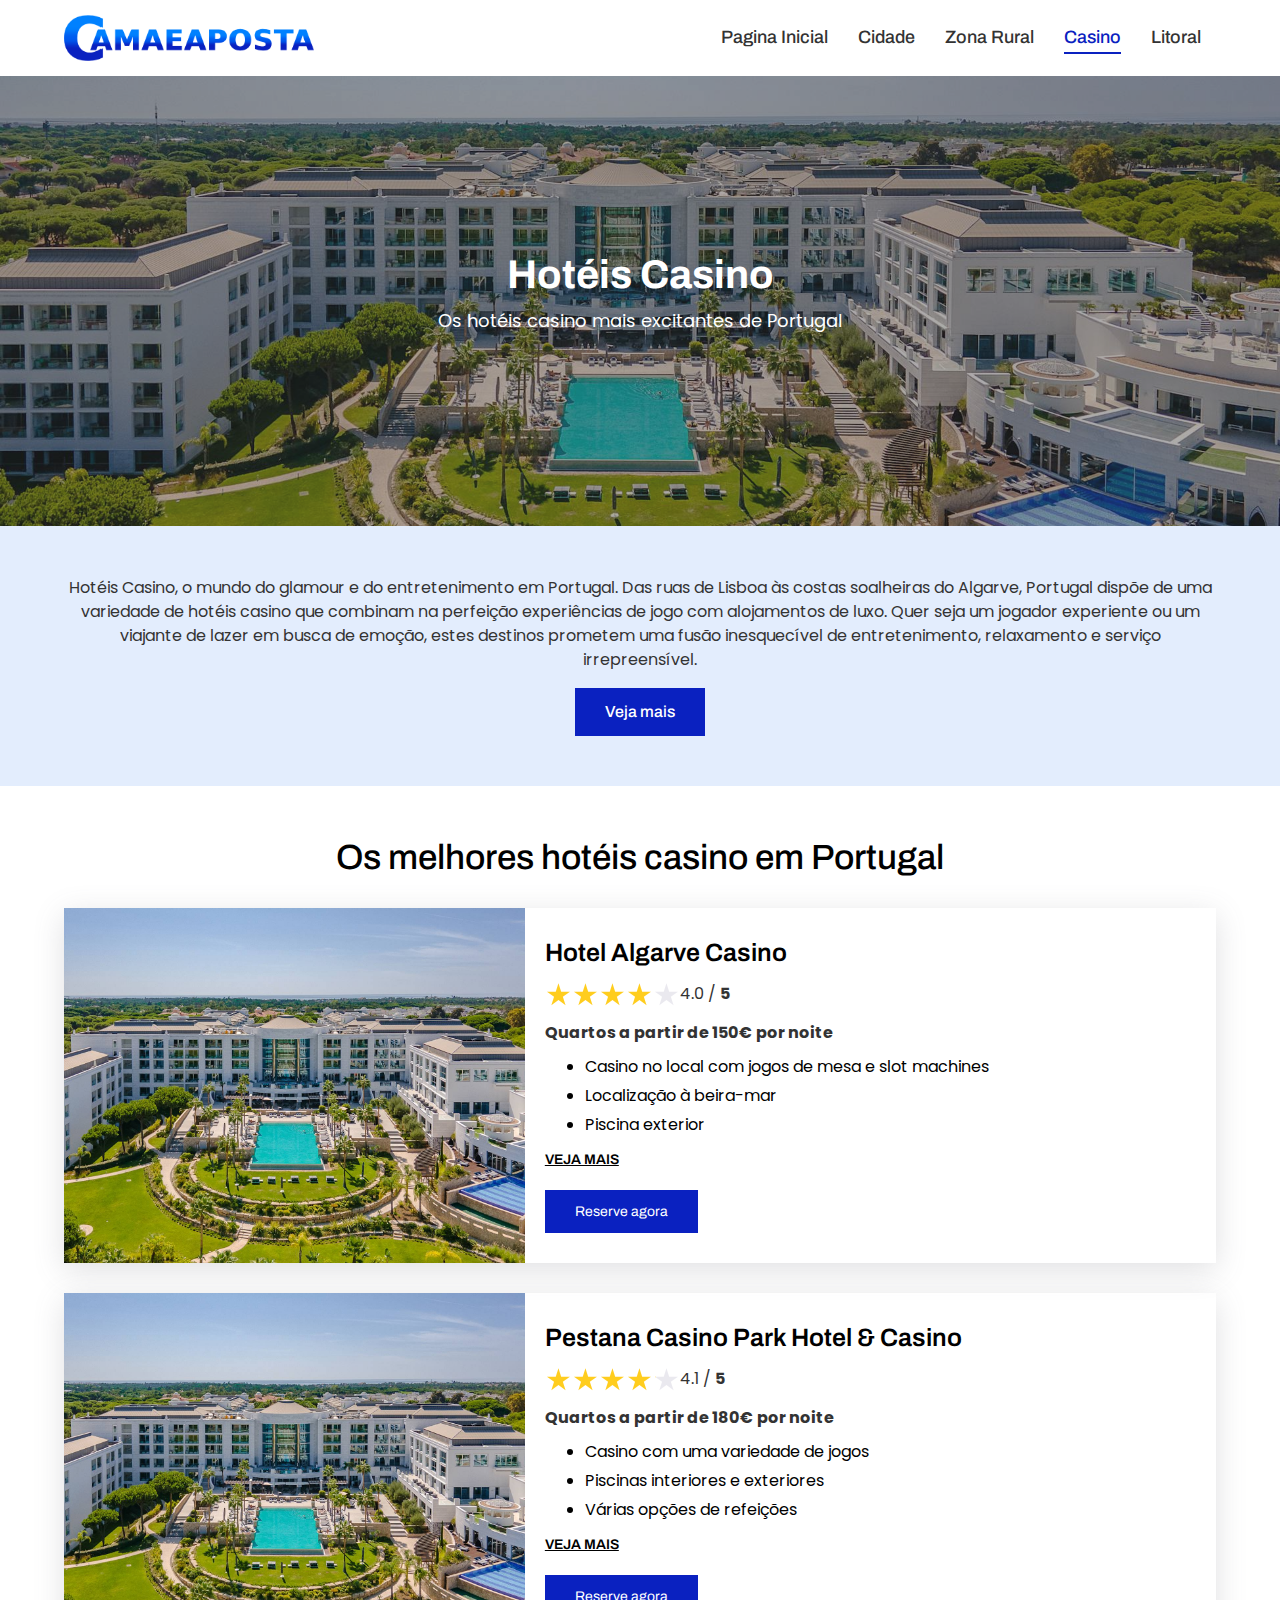
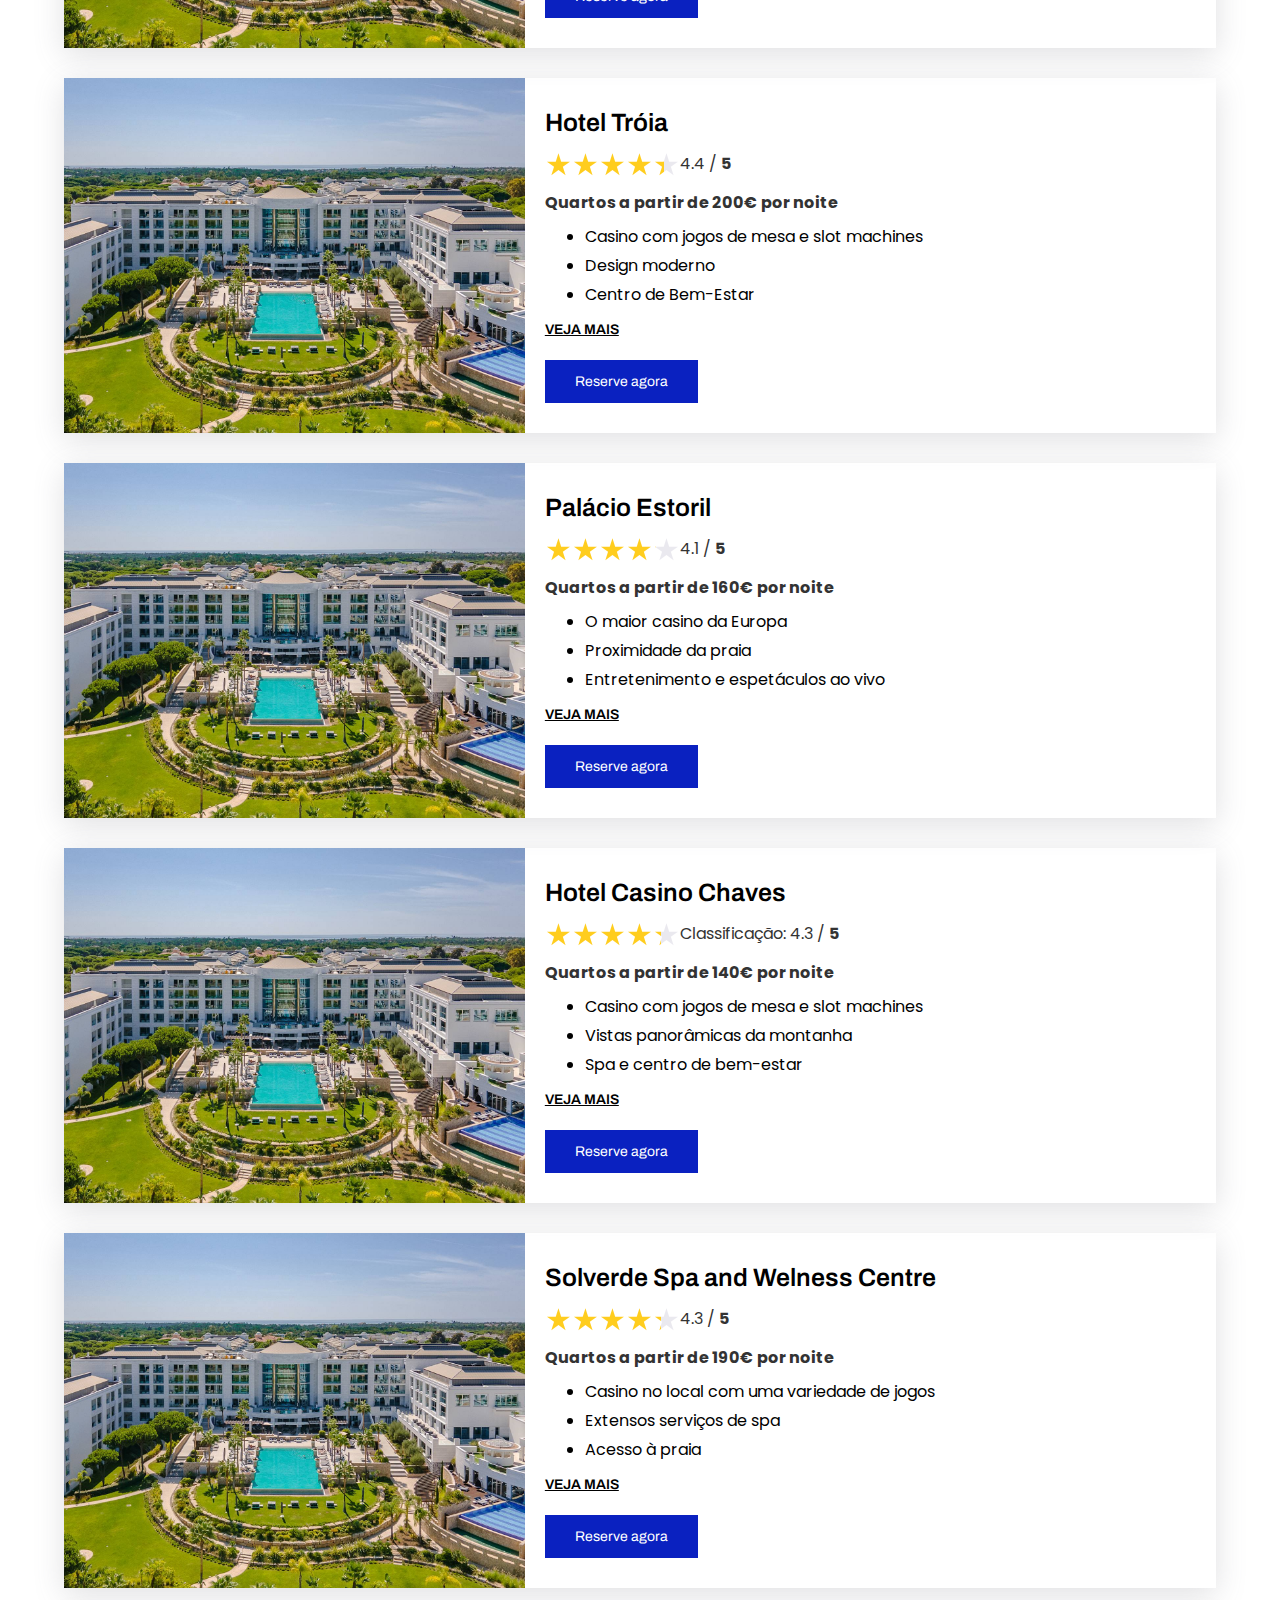
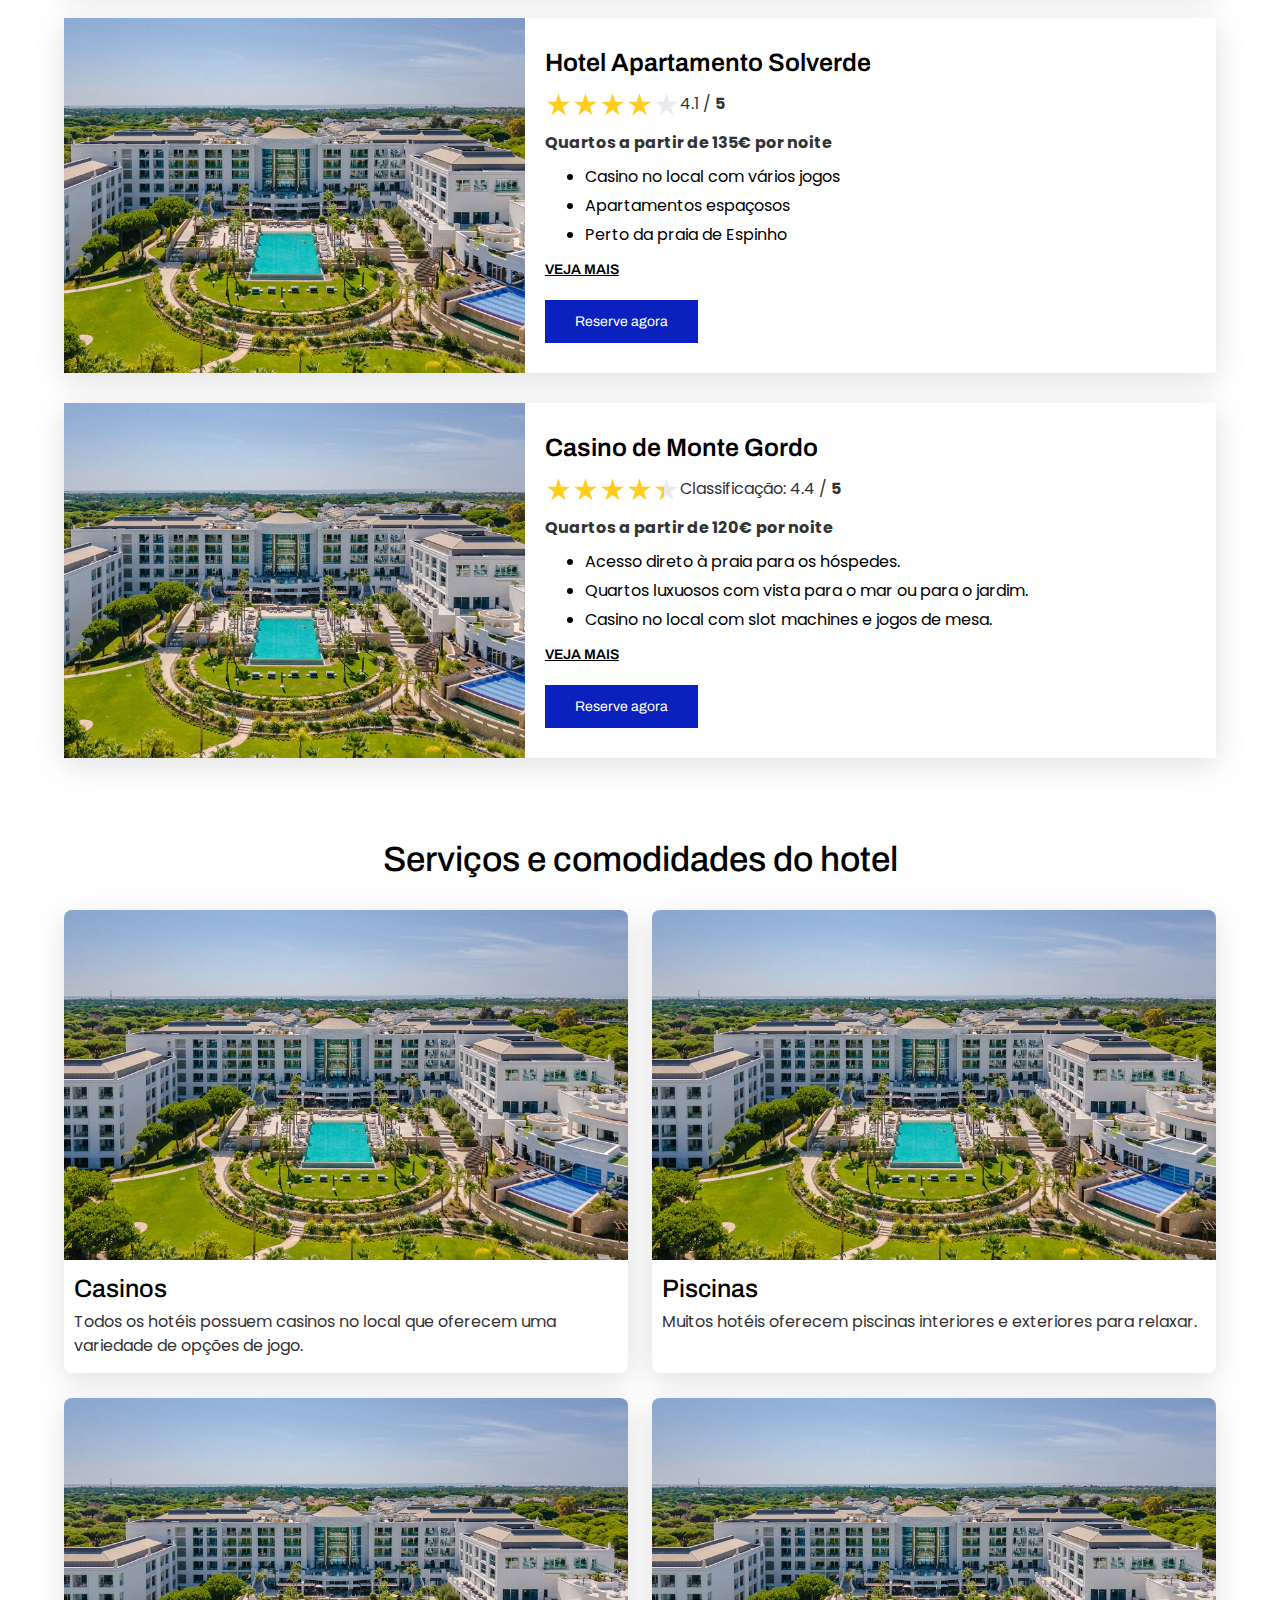
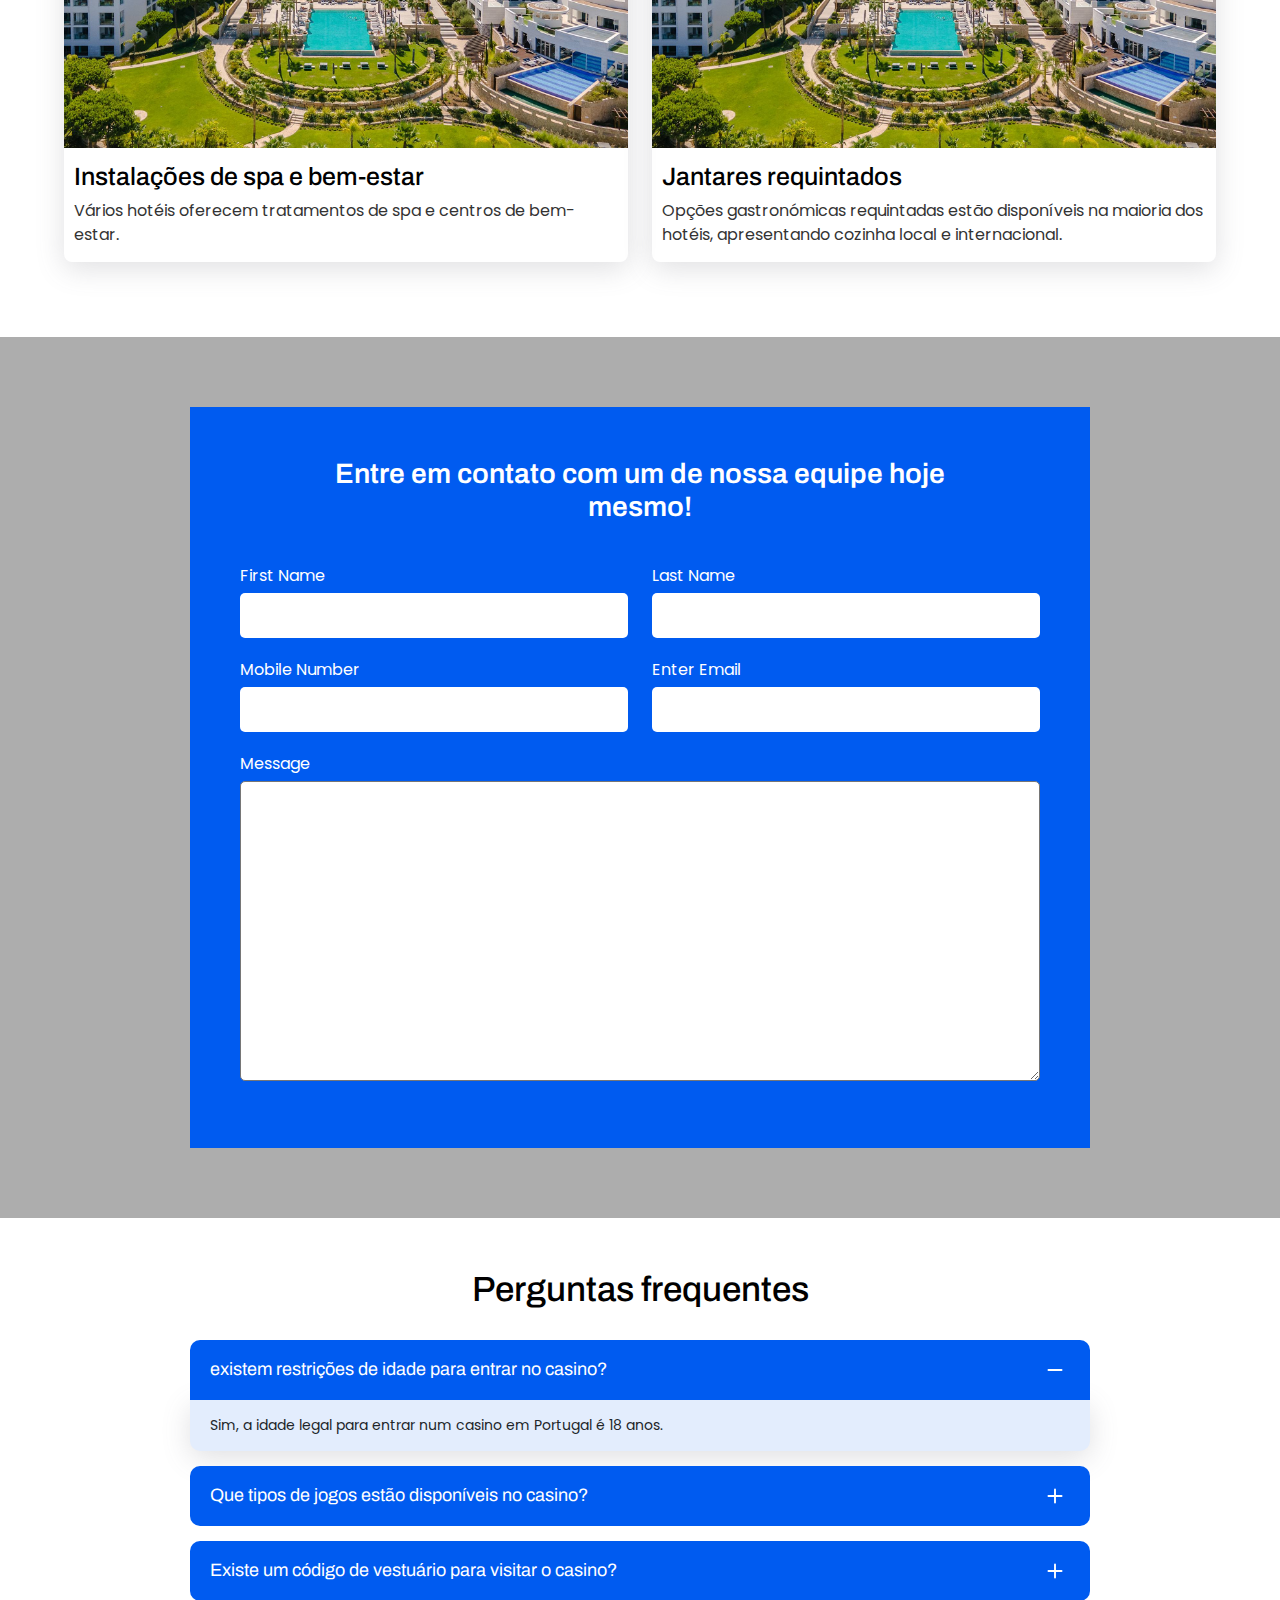
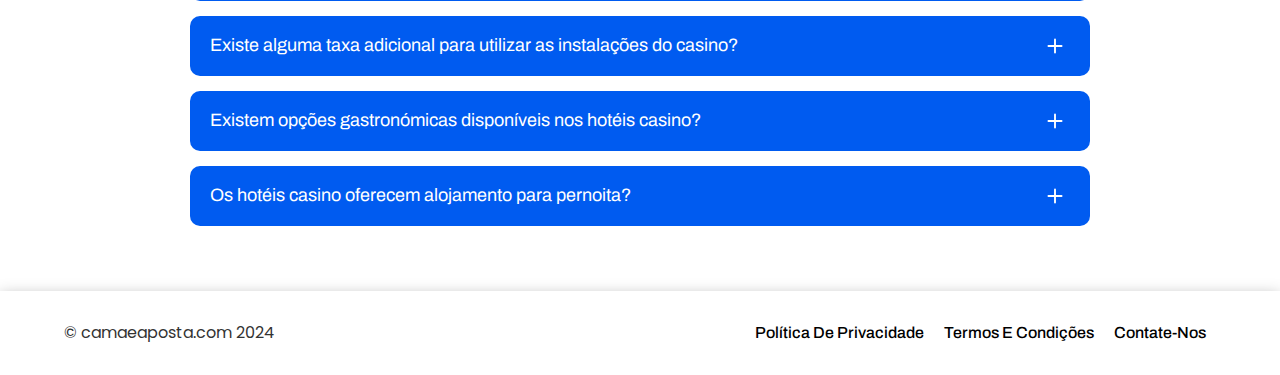
==== commit 4a83a1b5: "done" ====
--- a/casino.html
+++ b/casino.html
@@ -124,10 +124,10 @@
                         Hotel Algarve Casino
                     </h3>
                     <div class="brand-rating">
-                        <div class="Stars" style="--rating: 4.5;" aria-label="Rating of this product is 4.5 out of 5."></div>
+                        <div class="Stars" style="--rating: 4.0;" aria-label="Rating of this product is 4.0 out of 5"></div>
                         <div class="rate-count">
                             <p>
-                                4.5 / <b>5</b>
+                                4.0 / <b>5</b>
                             </p>
                         </div>
                     </div>
@@ -172,10 +172,10 @@
                         Pestana Casino Park Hotel & Casino
                     </h3>
                     <div class="brand-rating">
-                        <div class="Stars" style="--rating: 4;" aria-label="Rating of this product is 4 out of 5."></div>
+                        <div class="Stars" style="--rating: 4.1;" aria-label="Rating of this product is 4.1 out of 5"></div>
                         <div class="rate-count">
                             <p>
-                                4 / <b>5</b>
+                                4.1 / <b>5</b>
                             </p>
                         </div>
                     </div>
@@ -220,10 +220,10 @@
                         Hotel Tróia
                     </h3>
                     <div class="brand-rating">
-                        <div class="Stars" style="--rating: 4;" aria-label="Rating of this product is 4 out of 5."></div>
+                        <div class="Stars" style="--rating: 4.4;" aria-label="Rating of this product is 4.4 out of 5"></div>
                         <div class="rate-count">
                             <p>
-                                4 / <b>5</b>
+                                4.4 / <b>5</b>
                             </p>
                         </div>
                     </div>
@@ -267,10 +267,10 @@
                         Palácio Estoril
                     </h3>
                     <div class="brand-rating">
-                        <div class="Stars" style="--rating: 4;" aria-label="Rating of this product is 4 out of 5."></div>
+                        <div class="Stars" style="--rating: 4.1;" aria-label="Rating of this product is 4.1 out of 5"></div>
                         <div class="rate-count">
                             <p>
-                                4 / <b>5</b>
+                                4.1 / <b>5</b>
                             </p>
                         </div>
                     </div>
@@ -314,10 +314,10 @@
                         Hotel Casino Chaves
                     </h3>
                     <div class="brand-rating">
-                        <div class="Stars" style="--rating: 4;" aria-label="Rating of this product is 4 out of 5."></div>
+                        <div class="Stars" style="--rating: 4.3;" aria-label="Rating of this product is 4.3 out of 5"></div>
                         <div class="rate-count">
                             <p>
-                                4 / <b>5</b>
+                                Classificação: 4.3 / <b>5</b>
                             </p>
                         </div>
                     </div>
@@ -361,10 +361,10 @@
                         Solverde Spa and Welness Centre
                     </h3>
                     <div class="brand-rating">
-                        <div class="Stars" style="--rating: 4;" aria-label="Rating of this product is 4 out of 5."></div>
+                        <div class="Stars" style="--rating: 4.3;" aria-label="Rating of this product is 4.3 out of 5"></div>
                         <div class="rate-count">
                             <p>
-                                4 / <b>5</b>
+                                4.3 / <b>5</b>
                             </p>
                         </div>
                     </div>
@@ -408,10 +408,10 @@
                         Hotel Apartamento Solverde
                     </h3>
                     <div class="brand-rating">
-                        <div class="Stars" style="--rating: 4;" aria-label="Rating of this product is 4 out of 5."></div>
+                        <div class="Stars" style="--rating: 4.1;" aria-label="Rating of this product is 4.1 out of 5"></div>
                         <div class="rate-count">
                             <p>
-                                4 / <b>5</b>
+                                4.1 / <b>5</b>
                             </p>
                         </div>
                     </div>
@@ -456,10 +456,10 @@
                         Casino de Monte Gordo
                     </h3>
                     <div class="brand-rating">
-                        <div class="Stars" style="--rating: 4;" aria-label="Rating of this product is 4 out of 5."></div>
+                        <div class="Stars" style="--rating: 4.4;" aria-label="Rating of this product is 4.4 out of 5"></div>
                         <div class="rate-count">
                             <p>
-                                4 / <b>5</b>
+                                Classificação:  4.4 / <b>5</b>
                             </p>
                         </div>
                     </div>
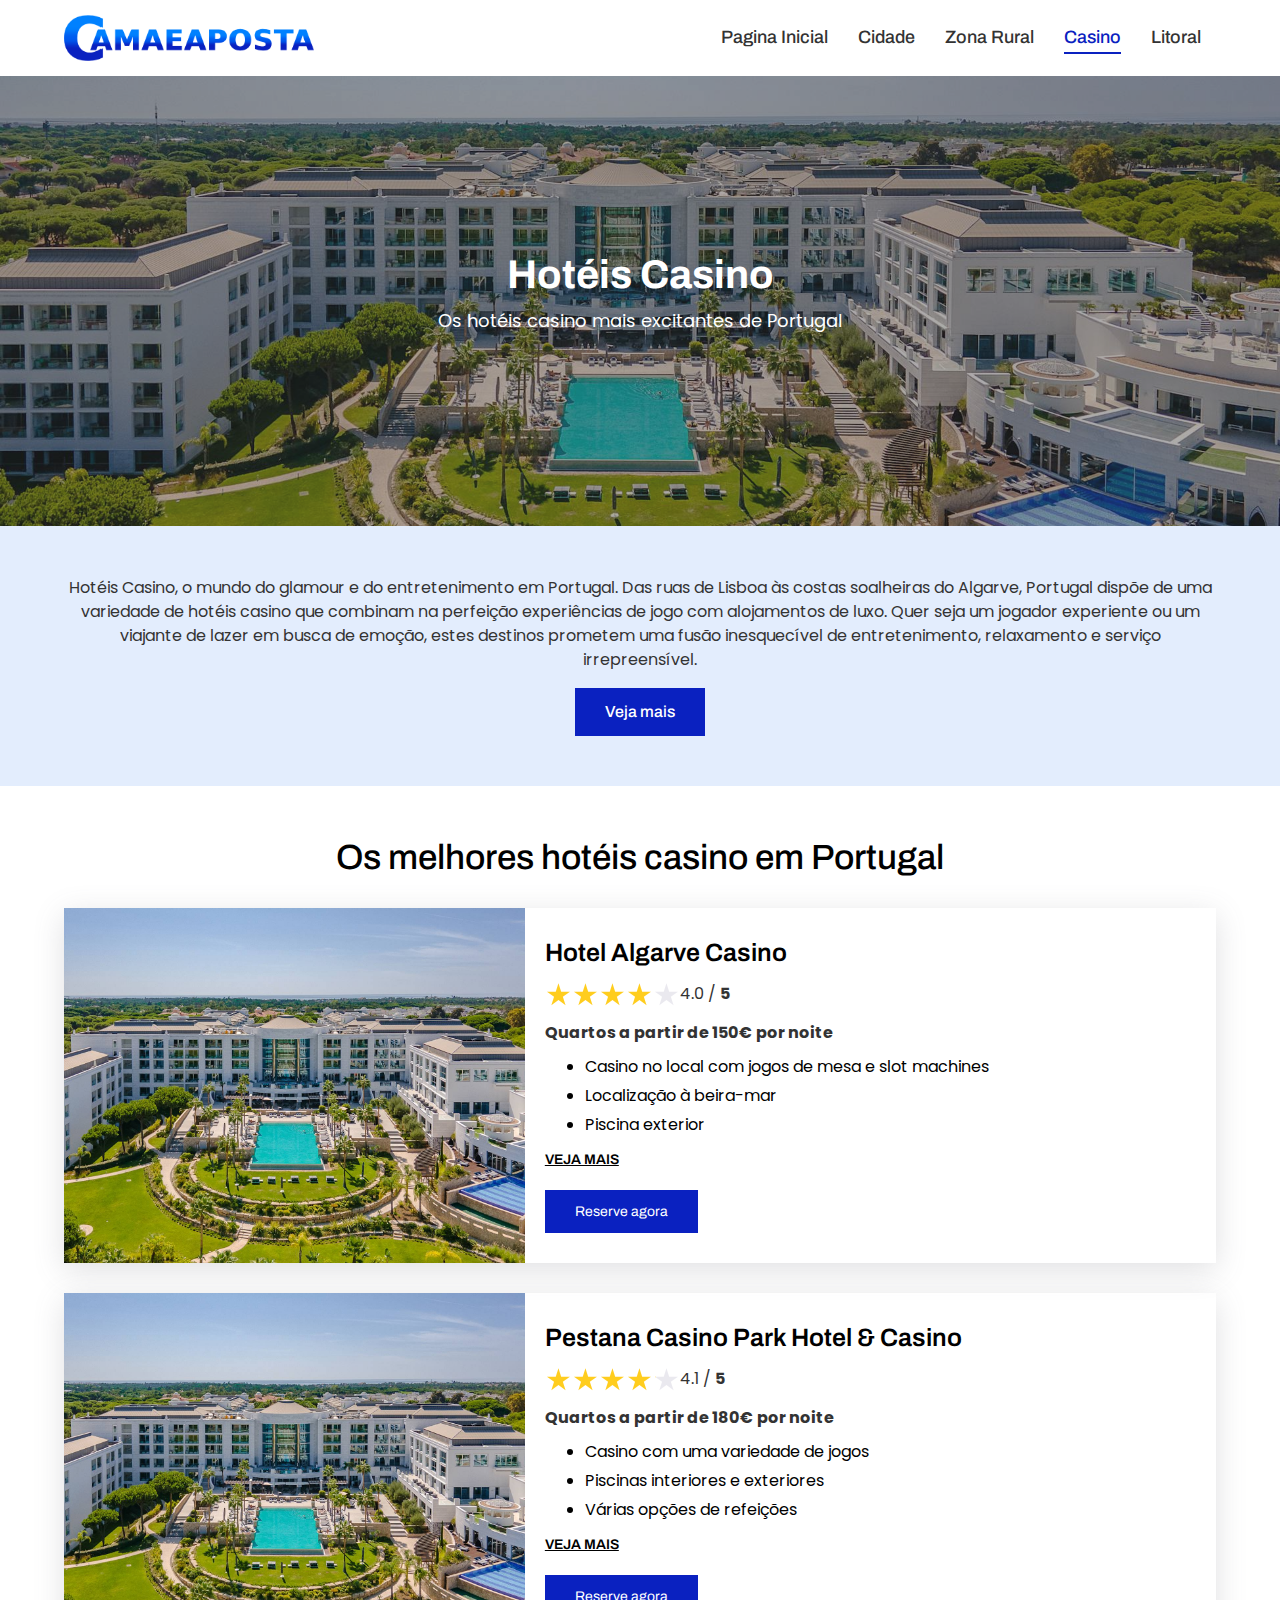
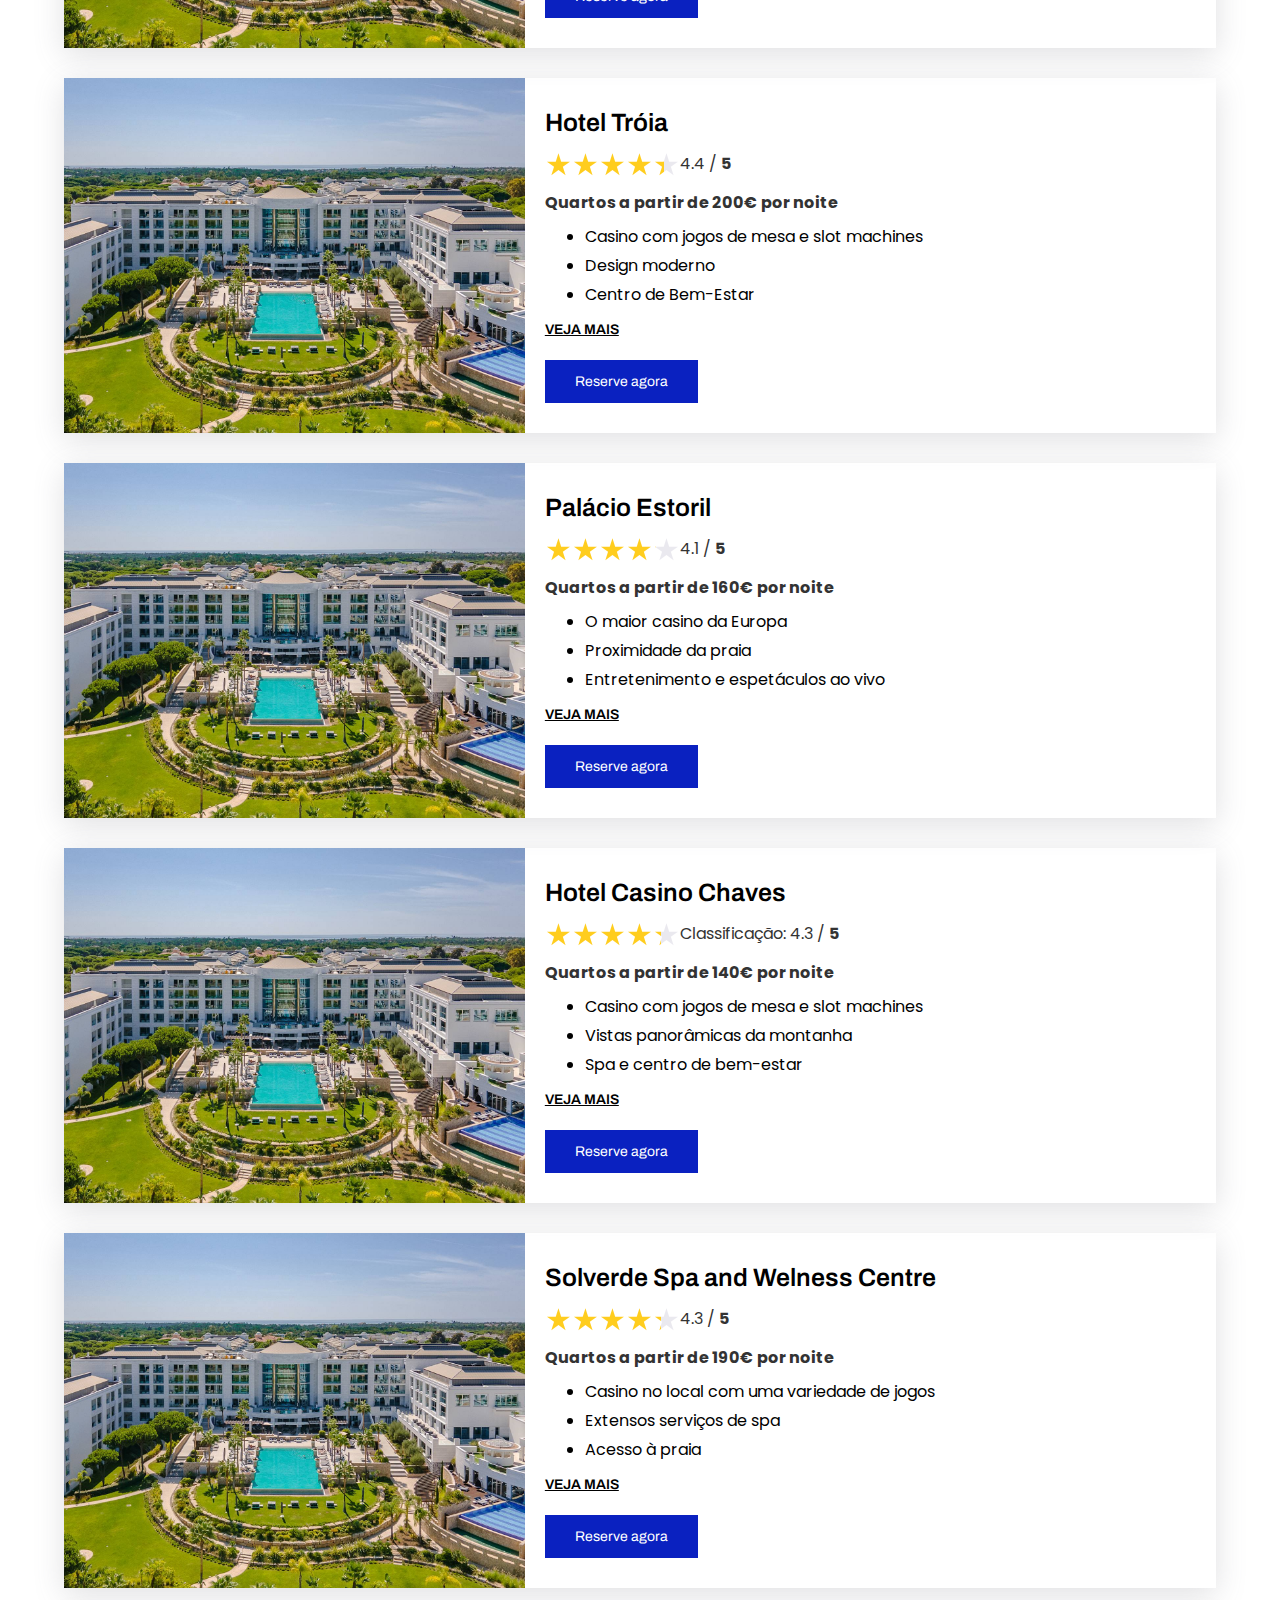
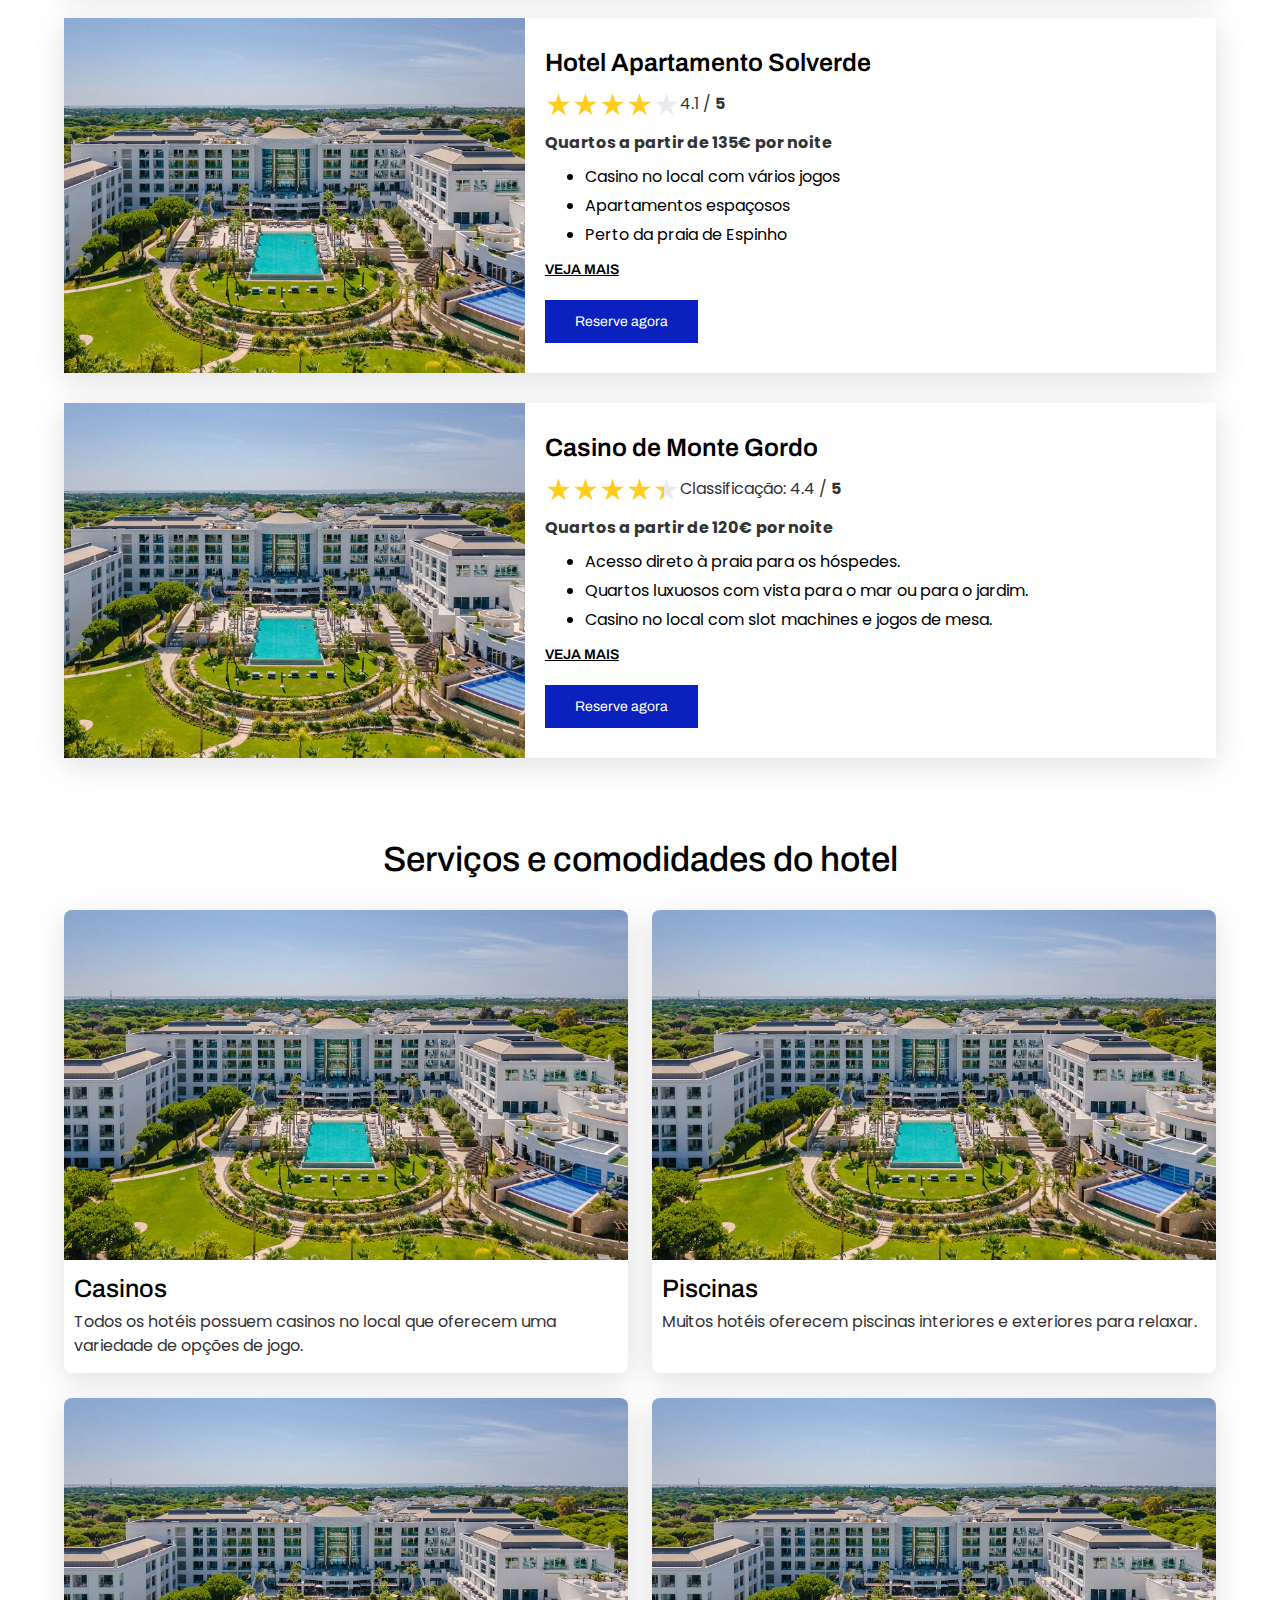
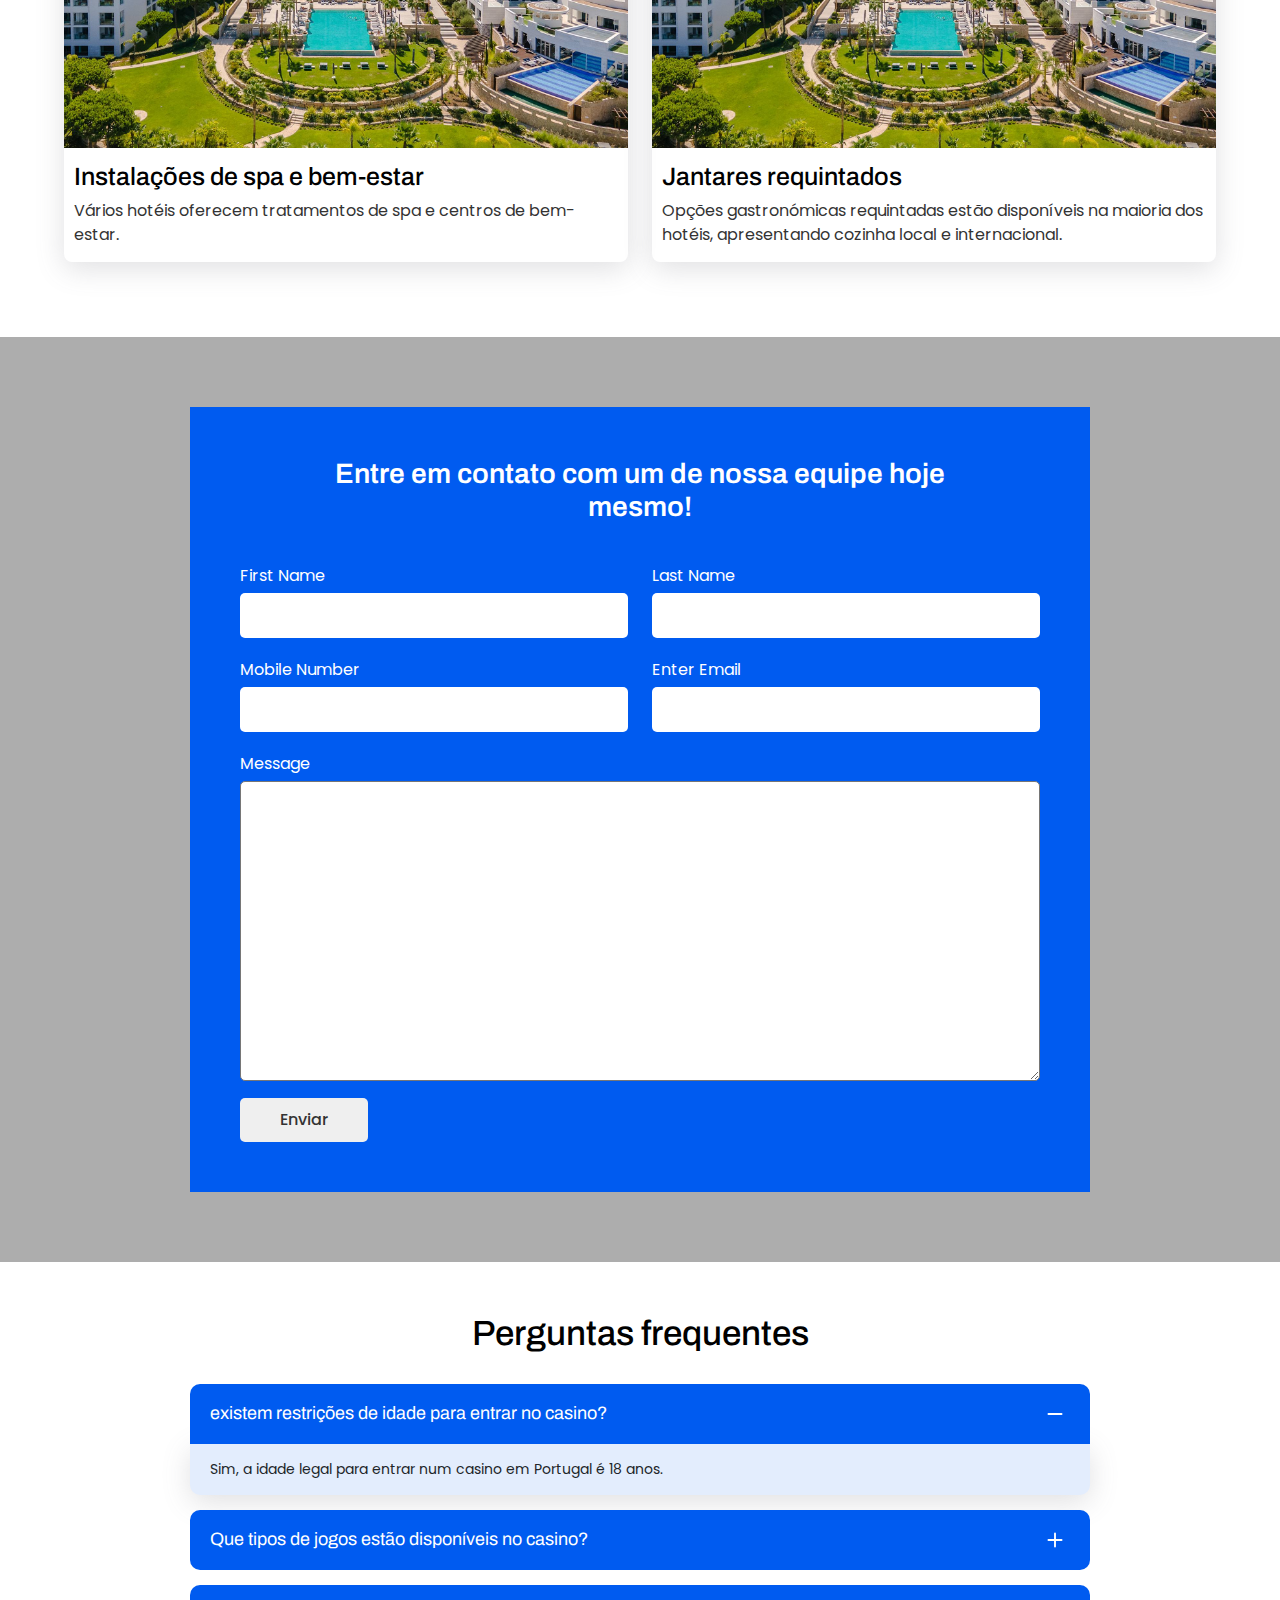
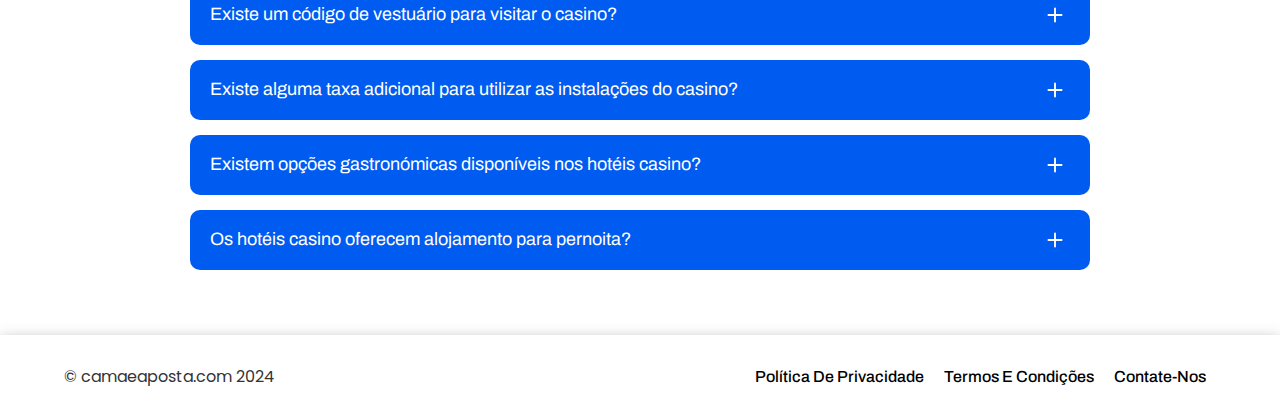
==== commit d980c657: "done" ====
--- a/casino.html
+++ b/casino.html
@@ -641,6 +641,11 @@
                                 <textarea ></textarea>
                             </div>
                         </div>
+                        <div class="col-md-12">
+                            <button>
+                                    Enviar
+                            </button>
+                        </div>
                     </div>
                    
                 </form>
--- a/assets/css/style.css
+++ b/assets/css/style.css
@@ -3,9 +3,9 @@
 :root {
     --Primary-Color: #0a21c0;
     --Secondary-Color: #005BF0;
-    --bg:#005bf01c;
-    --black:#333;
-    --white:#fff;
+    --bg: #005bf01c;
+    --black: #333;
+    --white: #fff;
 }
 
 /* global css start here */
@@ -144,7 +144,7 @@
 }
 
 .main-nav ul li a:hover::before,
-.main-nav ul li a.active::before{
+.main-nav ul li a.active::before {
     width: 100%;
 }
 
@@ -152,21 +152,25 @@
 .main-nav ul li a.active {
     color: var(--Primary-Color);
 }
-.close, .toggle{
+
+.close,
+.toggle {
     display: none;
 }
+
 /* header section css end */
 
 /* banner section css start  */
-.site-banner{
+.site-banner {
     background-image: url(../images/Hero-banner.jpg);
     background-position: center;
     background-repeat: no-repeat;
     background-size: cover;
     height: 70vh;
-position: relative;
-}
-.banner-content{
+    position: relative;
+}
+
+.banner-content {
     height: 100%;
     width: 100%;
     display: flex;
@@ -174,19 +178,22 @@
     align-items: center;
     position: relative;
 }
-.banner-text h1{
+
+.banner-text h1 {
     font-size: 3.125rem;
     color: var(--white);
     text-transform: capitalize;
     font-weight: 700;
 }
+
 /* banner section css end */
 /* top content section css start  */
 .topContent {
     background-color: var(--bg);
     text-align: center;
 }
-.topContent p{
+
+.topContent p {
     font-size: 1rem;
     color: var(--black);
     text-align: center;
@@ -195,7 +202,7 @@
 /* top contetn section end */
 
 /* link card section css start */
-.link-card-wrap{
+.link-card-wrap {
     background-image: url(../images/Hero-banner.jpg);
     background-position: center;
     background-repeat: no-repeat;
@@ -203,17 +210,19 @@
     height: 350px;
     border-radius: 8px;
     overflow: hidden;
-position: relative;
-}
-.link-card-wrap a{
+    position: relative;
+}
+
+.link-card-wrap a {
     height: 100%;
     width: 100%;
     display: flex;
     justify-content: center;
     align-items: center;
     position: relative;
-} 
-.link-heading h4{
+}
+
+.link-heading h4 {
     color: #fff;
     font-size: 1.5625rem;
     font-weight: 600;
@@ -225,41 +234,46 @@
 
 /* Circle */
 .link-card-wrap {
-	position: relative;
-}
+    position: relative;
+}
+
 .link-card-wrap::before {
-	position: absolute;
-	top: 50%;
-	left: 50%;
-	z-index: 2;
-	display: block;
-	content: '';
-	width: 0;
-	height: 0;
-	background: rgba(255,255,255,.2);
-	border-radius: 100%;
-	transform: translate(-50%, -50%);
-	opacity: 0;
-
-}
+    position: absolute;
+    top: 50%;
+    left: 50%;
+    z-index: 2;
+    display: block;
+    content: '';
+    width: 0;
+    height: 0;
+    background: rgba(255, 255, 255, .2);
+    border-radius: 100%;
+    transform: translate(-50%, -50%);
+    opacity: 0;
+
+}
+
 .link-card-wrap:hover::before {
-	animation: circle 1s;
-	-webkit-animation: circle 1s;
+    animation: circle 1s;
+    -webkit-animation: circle 1s;
 }
 
 @keyframes circle {
-	0% {
-		opacity: 1;
-	}
-	40% {
-		opacity: 1;
-	}
-	100% {
-		width: 200%;
-		height: 200%;
-		opacity: 0;
-	}
-}
+    0% {
+        opacity: 1;
+    }
+
+    40% {
+        opacity: 1;
+    }
+
+    100% {
+        width: 200%;
+        height: 200%;
+        opacity: 0;
+    }
+}
+
 /* link card section end */
 
 /* location section css start */
@@ -269,52 +283,69 @@
     overflow: hidden;
     height: 100%;
 }
+
 section.locations .col-md-6 {
     margin-bottom: 25px;
 }
+
 .location-img {
     height: 350px;
     /* position: relative; */
-
-}
-.location-img img{
+overflow: hidden;
+
+}
+
+.location-img:hover img {
+    transform: scale(1.3);
+
+}
+
+.location-img img {
     height: 100%;
     width: 100%;
     object-fit: cover;
-    
-}
+    transition: all 0.3s linear;
+
+}
+
 .location-text {
     padding: 15px 10px;
 }
-.location-text h3{
-font-size: 1.5625rem;
-line-height: 1.1;
-color: #000;
-}
-.location-text p{
+
+.location-text h3 {
+    font-size: 1.5625rem;
+    line-height: 1.1;
+    color: #000;
+}
+
+.location-text p {
     font-size: 1rem;
     color: var(--black);
     margin-bottom: 0;
 }
+
 .site-heading h2 {
     font-size: 2.1875rem;
     color: #000;
     margin-bottom: 10px;
 }
+
 .site-heading p {
     font-size: 1rem;
     color: var(--black);
     margin-bottom: 0;
 }
+
 .site-heading {
     text-align: center;
     width: 80%;
     margin: 0 auto;
     margin-bottom: 30px;
 }
+
 /* location section css end */
 /* newsletter section css start  */
-.newsletter{
+.newsletter {
     background-image: url(../images/Hero-banner.jpg);
     background-position: center;
     background-repeat: no-repeat;
@@ -322,28 +353,33 @@
     position: relative;
     background-attachment: fixed;
 }
-.newsletter-wrap{
+
+.newsletter-wrap {
     max-width: 600px;
     margin: 0 auto;
     text-align: center;
     position: relative;
 }
+
 .newsletter-text p {
     font-size: 1.125rem;
     color: var(--white);
     margin-bottom: 30px;
 }
+
 .newsletter-form form {
     display: flex;
     align-items: center;
     justify-content: space-between;
 }
+
 .newsletter-form input {
     width: 80%;
     height: 45px;
     padding: 10px;
     border: none;
 }
+
 .newsletter-form button {
     width: 20%;
     height: 45px;
@@ -356,6 +392,7 @@
     align-items: center;
     justify-content: center;
 }
+
 :focus-visible {
     outline: none;
 }
@@ -443,38 +480,63 @@
 /* faq css end */
 
 /* sub pages css start */
-.site-banner.sub-banner{
+.site-banner.sub-banner {
     height: 50vh;
 }
+
 .sub-banner .banner-text h1 {
     font-size: 2.5rem;
     text-align: center;
 }
-.sub-banner .banner-text p{
+
+.sub-banner .banner-text p {
     font-size: 1.125rem;
     color: var(--white);
     text-align: center;
 }
-.moretext{
+
+.moretext {
     display: none;
 }
+
 a.moreless-button {
     padding: 12px 30px;
-    background-color: #0a21c0;
+    background-color: var(--Primary-Color);
     display: inline-block;
     color: #fff;
     font-size: 1rem;
     font-weight: 500;
-}
-.cidade-img{
+    transition: all 0.3s linear;
+ 
+}
+a.moreless-button:hover{
+    background-color: var(--Secondary-Color);
+}
+.cidade-img {
     width: 40%;
-}
-.cidade-img img{
+    overflow: hidden;
+}
+.cidade-img:hover img{
+    transform: scale(1.3);
+
+}
+.cidade-img img {
     height: 100%;
     width: 100%;
     object-fit: cover;
-}
-.cidade-main-text{
+    transition: all 0.3s linear;
+ 
+}
+.contact-wrap button {
+    width: fit-content;
+    padding: 10px 40px;
+    border: none;
+    border-radius: 5px;
+    font-size: 1rem;
+    font-weight: 500;
+    color: #333;
+}
+.cidade-main-text {
     width: 60%;
     padding: 30px 20px;
 }
@@ -485,39 +547,51 @@
     box-shadow: rgba(100, 100, 111, 0.2) 0px 7px 29px 0px;
     margin-bottom: 30px;
 }
-.cidade-main-text h3{
+
+.cidade-main-text h3 {
     font-size: 1.5625rem;
     font-weight: 600;
     margin-bottom: 0px;
     color: #000;
 }
+
 .cidade-main-text p {
     font-size: 1rem;
     margin-bottom: 10px;
     color: var(--black);
 }
-.cidade-main-text ul{
+
+.cidade-main-text ul {
     margin: 10px 0;
     padding-left: 40px;
     list-style: disc;
 }
+
 .cidade-main-text ul li {
     font-size: 1rem;
     margin: 5px 0;
     color: #000;
 }
+
 .vist-website a {
     display: inline-block;
-    background-color: #0a21c0;
+    background-color: var(--Primary-Color);
     padding: 11px 30px;
     text-align: center;
     color: #fff;
     font-size: 0.875rem;
     margin-top: 10px;
-}
-.moretextt{
+    transition: all 0.3s linear;
+
+}
+.vist-website a:hover{
+    background-color: var(--Secondary-Color);
+}
+
+.moretextt {
     display: none;
 }
+
 a.contless-button {
     color: #000;
     font-weight: 600;
@@ -534,23 +608,27 @@
     display: inline-block;
     font-size: 1.875rem;
     line-height: 1.1;
-  }
-  .Stars::before {
+}
+
+.Stars::before {
     content: "★★★★★";
     letter-spacing: 0px;
     background: linear-gradient(90deg, #ffcd1e var(--percent), #eae9ef var(--percent));
     -webkit-background-clip: text;
     -webkit-text-fill-color: transparent;
-  }
-  .brand-rating {
+}
+
+.brand-rating {
     display: flex;
     align-items: center;
     margin: 10px 0;
 }
+
 .rate-count p {
     margin-bottom: 0;
 }
-.site-heading p{
+
+.site-heading p {
     /* color: var(--white); */
 }
 
@@ -560,6 +638,7 @@
     font-size: 1rem;
     margin-bottom: 5px;
 }
+
 .form-group input {
     width: 100%;
     height: 45px;
@@ -569,16 +648,19 @@
     font-size: 0.875rem;
     /* background: #cfcfcff0; */
 }
+
 .form-group {
     margin: 10px 0;
 }
-.form-group textarea{
+
+.form-group textarea {
     height: 300px;
     width: 100%;
     padding: 10px;
     border-radius: 5px;
 
 }
+
 .contact-wrap {
     position: relative;
     max-width: 900px;
@@ -586,27 +668,33 @@
     padding: 50px;
     background: var(--Secondary-Color);
 }
-.site-heading h4{
+
+.site-heading h4 {
     font-size: 1.75rem;
     color: #fff;
     font-weight: 600;
 }
-.privacy-wrap{
+
+.privacy-wrap {
     margin: 20px 0;
 }
-.privacy-wrap p{
+
+.privacy-wrap p {
     font-size: 1rem;
     margin-bottom: 10px;
 }
-.privacy-wrap ul{
+
+.privacy-wrap ul {
     padding-left: 20px;
     margin: 10px 0;
     list-style: disc;
 }
-.privacy-wrap ul li{
+
+.privacy-wrap ul li {
     font-size: 1rem;
     padding: 3px 0;
 }
+
 /* sub pages css end */
 
 
@@ -617,34 +705,41 @@
 
 
 /* footer section css start */
-.site-footer{
+.site-footer {
     box-shadow: rgba(0, 0, 0, 0.35) 0px 5px 15px;
 }
-.footer-wrap{
+
+.footer-wrap {
     display: flex;
     align-items: center;
     justify-content: space-between;
     padding: 30px 0;
 }
-.footer-links ul{
-    display: flex;
-    align-items: center;
-}
-.footer-links ul li{
-    padding:  0 10px;
-}
+
+.footer-links ul {
+    display: flex;
+    align-items: center;
+}
+
+.footer-links ul li {
+    padding: 0 10px;
+}
+
 .footer-links ul li a {
     font-size: 1rem;
     color: #000;
     text-transform: capitalize;
     font-weight: 500;
 }
-.footer-links ul li a:hover{
+
+.footer-links ul li a:hover {
     color: var(--Primary-Color);
 }
-.footer-wrap p{
+
+.footer-wrap p {
     font-size: 1rem;
     color: var(--black);
     margin-bottom: 0;
 }
+
 /* footer section css end */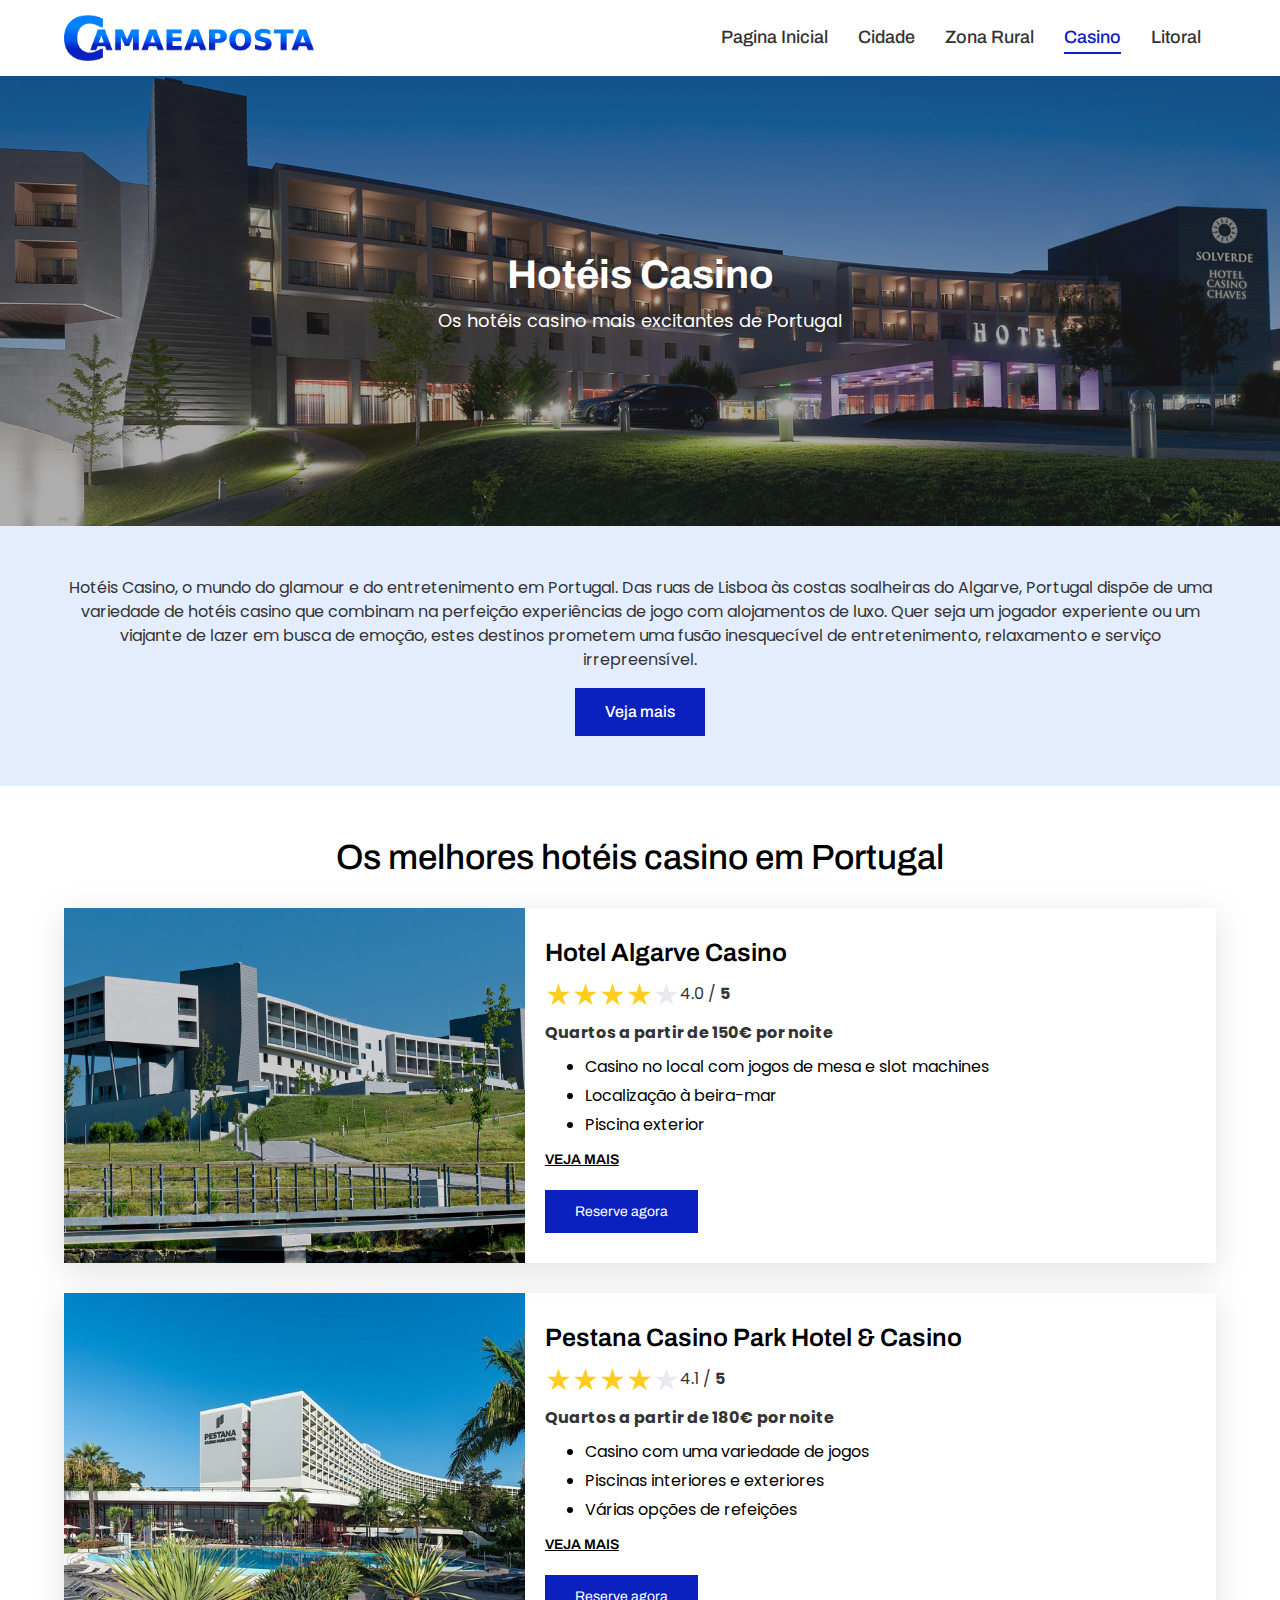
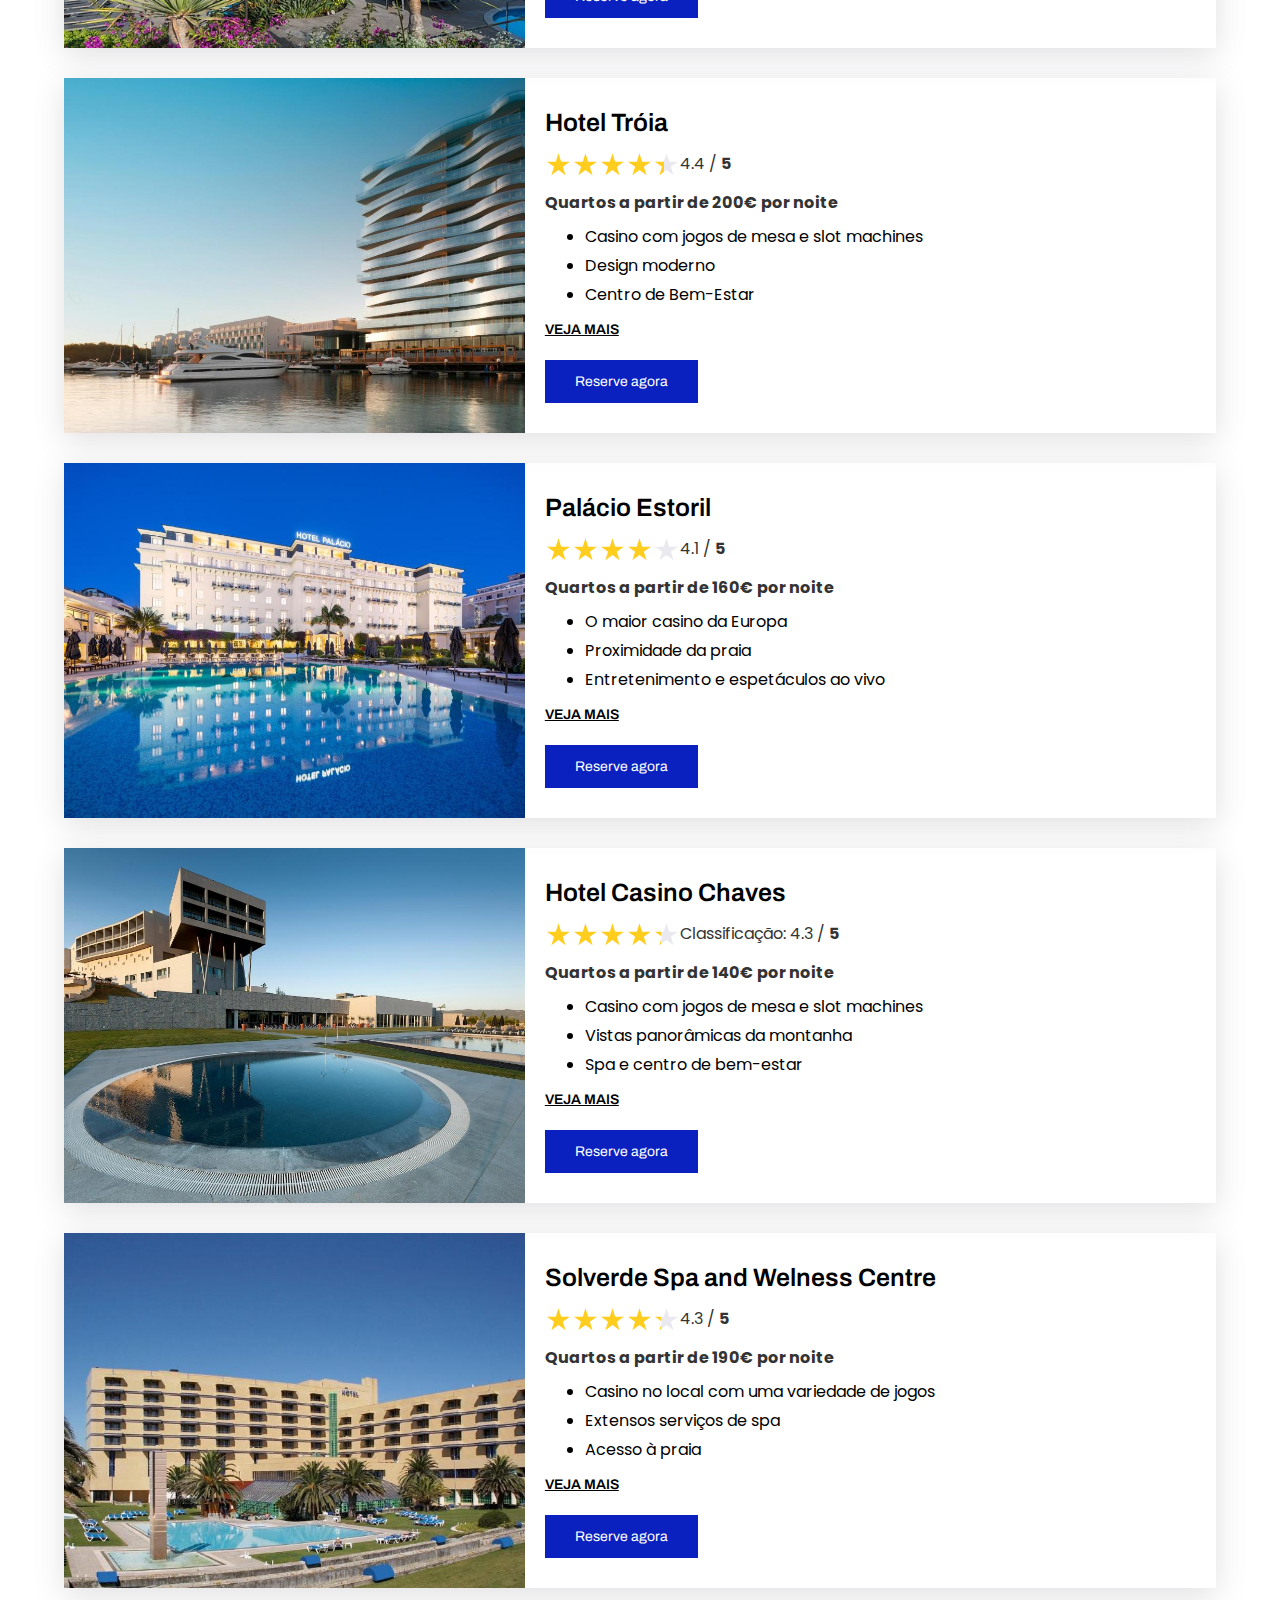
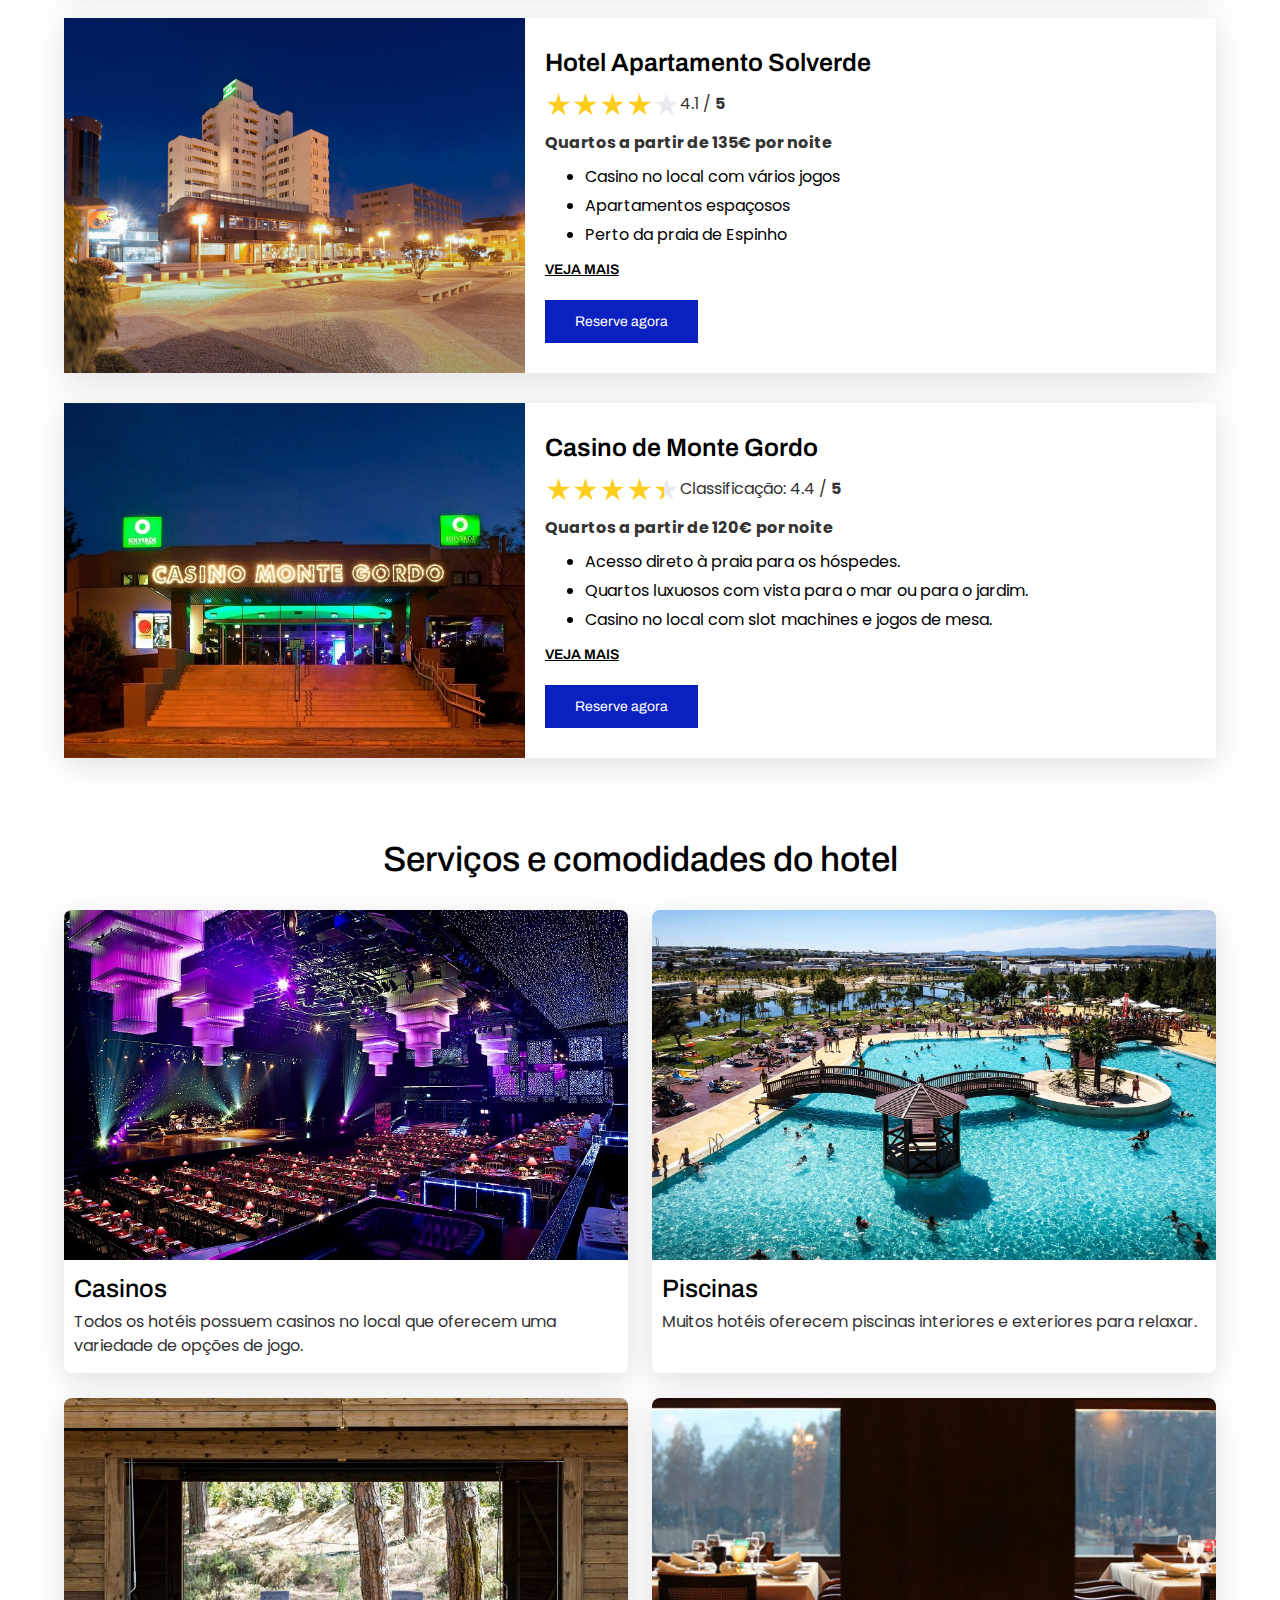
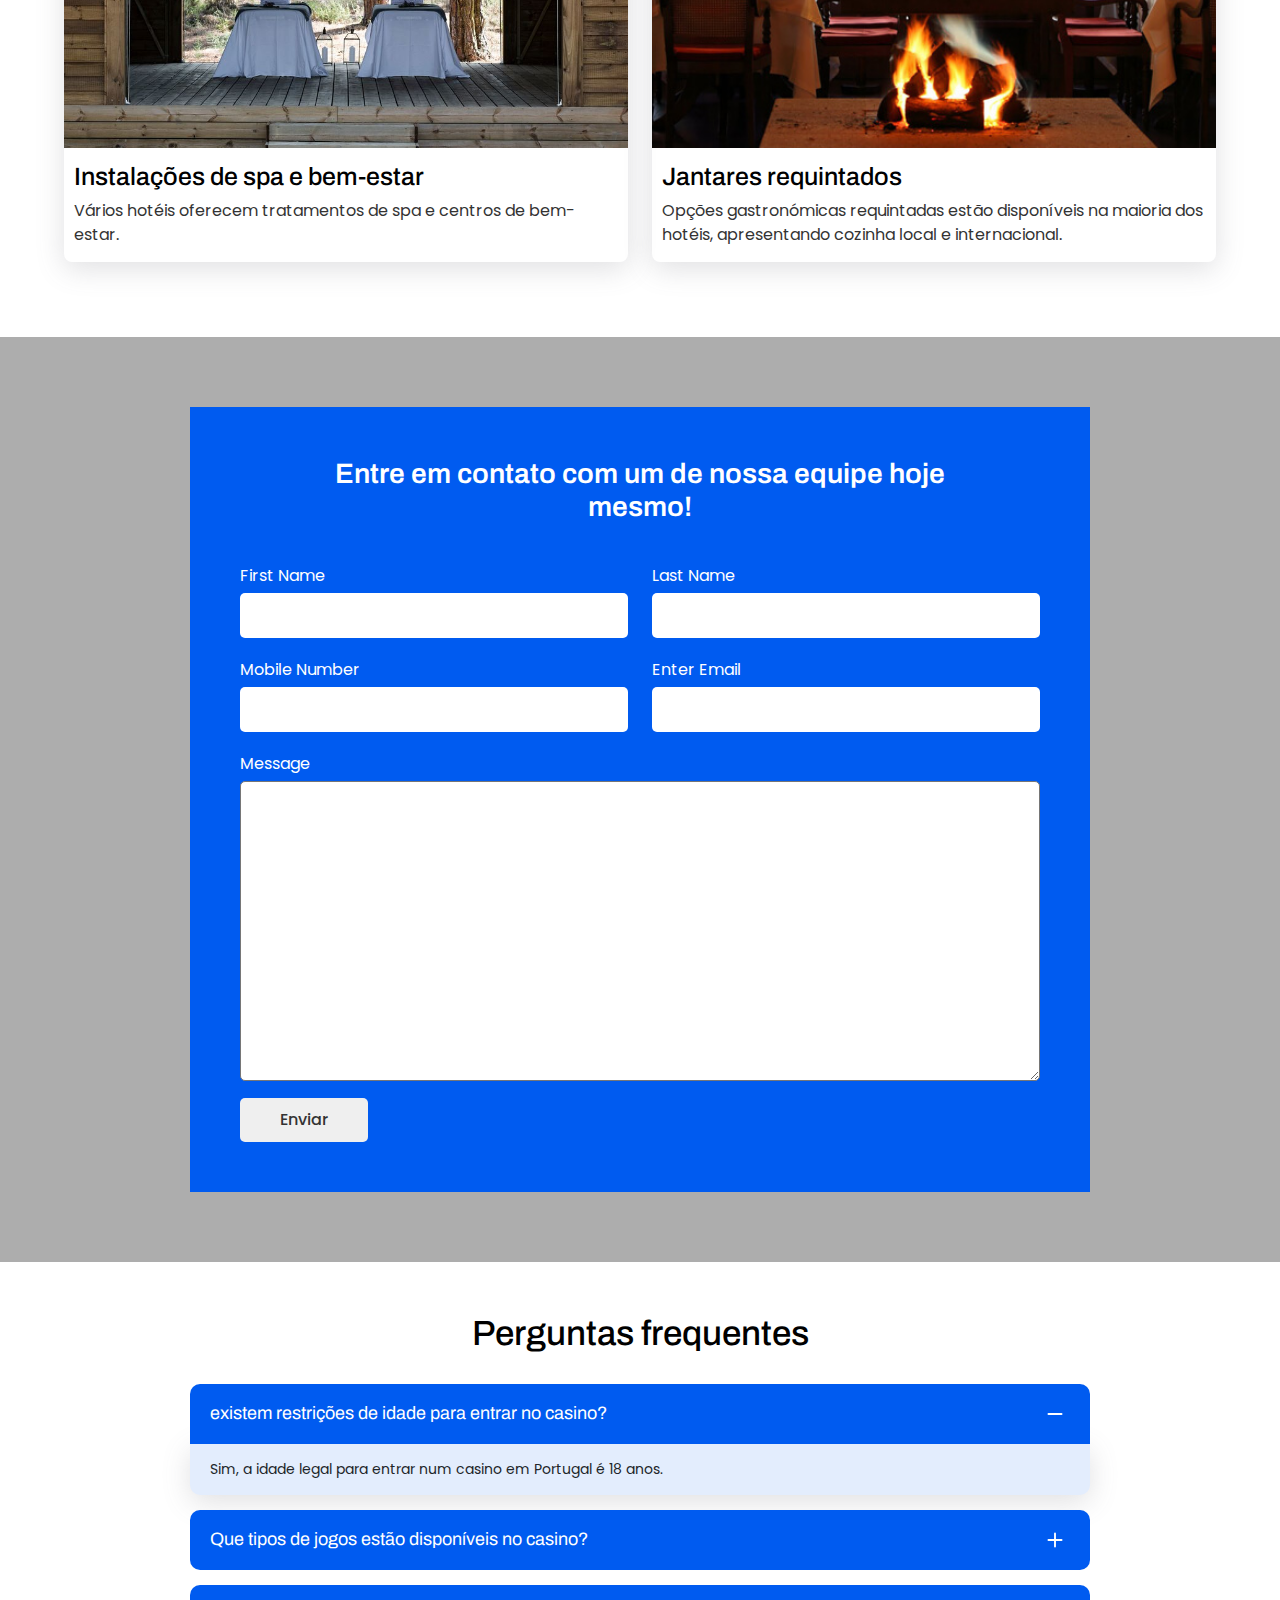
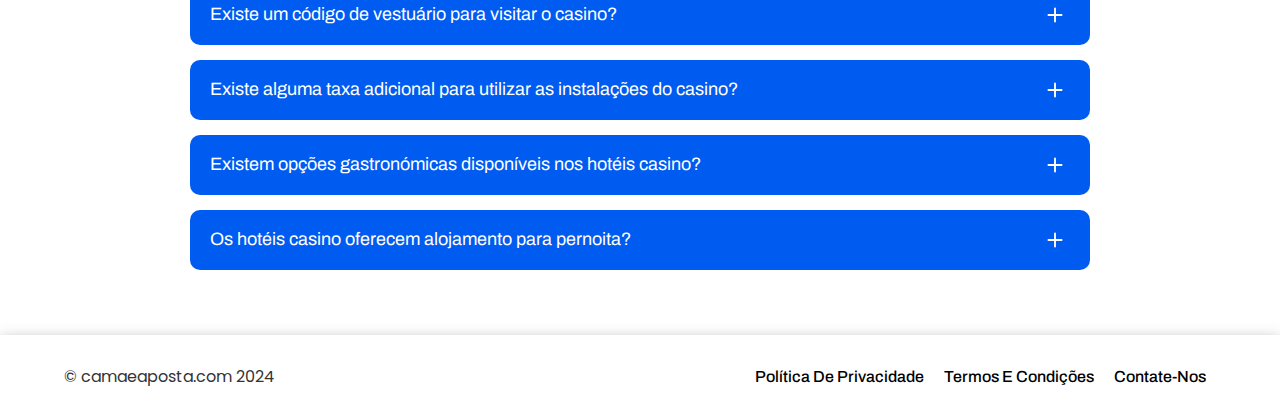
==== commit 530a6ac9: "done" ====
--- a/casino.html
+++ b/casino.html
@@ -62,7 +62,7 @@
     </header>
     <!-- header section start  -->
 <!-- banner secion start -->
-    <section class="site-banner sub-banner">
+    <section class="site-banner sub-banner" style="background-image: url(./assets/images/casinoBaner.jpg);">
       <div class="overlay"></div>
           <div class="banner-content">
             <div class="banner-text">
@@ -115,8 +115,8 @@
             </div>
             <div class="cidade-wrap">
                 <div class="cidade-img">
-                    <a href="#" target="_blank">
-                        <img src="assets/images/Hero-banner.jpg" alt="">
+                    <a href="https://www.gruposolverde.pt/en/hotel-algarve-casino/" target="_blank">
+                        <img src="assets/images/casinoCard1.jpg" alt="">
                     </a>
                 </div>
                 <div class="cidade-main-text">
@@ -155,7 +155,7 @@
                     </p>
                     <a class="contless-button" href="javascript:void(0)">Veja mais</a>
                     <div class="vist-website">
-                        <a href="#" target="_blank"> Reserve agora</a>
+                        <a href="https://www.gruposolverde.pt/en/hotel-algarve-casino/" target="_blank"> Reserve agora</a>
                     </div>
                 </div>
               
@@ -163,8 +163,8 @@
 
             <div class="cidade-wrap">
                 <div class="cidade-img">
-                    <a href="#" target="_blank">
-                        <img src="assets/images/Hero-banner.jpg" alt="">
+                    <a href="https://www.pestana.com/en/hotel/pestana-casino-park/facilities" target="_blank">
+                        <img src="assets/images/casinoCard2.jpg" alt="">
                     </a>
                 </div>
                 <div class="cidade-main-text">
@@ -203,7 +203,7 @@
                     </p>
                     <a class="contless-button" href="javascript:void(0)">Veja mais</a>
                     <div class="vist-website">
-                        <a href="#" target="_blank"> Reserve agora</a>
+                        <a href="https://www.pestana.com/en/hotel/pestana-casino-park/facilities" target="_blank"> Reserve agora</a>
                     </div>
                 </div>
               
@@ -211,8 +211,8 @@
 
             <div class="cidade-wrap">
                 <div class="cidade-img">
-                    <a href="#" target="_blank">
-                        <img src="assets/images/Hero-banner.jpg" alt="">
+                    <a href="https://www.troiadesignhotel.com/en/?gad_source=1&gclid=CjwKCAjwvvmzBhA2EiwAtHVrbyx3um49GZfdhwsjlVjx8zsKUAfi8z5_ShJwaZo6KCWF534E4VeC9xoC8lEQAvD_BwE" target="_blank">
+                        <img src="assets/images/casinoCard3.jpg" alt="">
                     </a>
                 </div>
                 <div class="cidade-main-text">
@@ -250,7 +250,7 @@
                     </p>
                     <a class="contless-button" href="javascript:void(0)">Veja mais</a>
                     <div class="vist-website">
-                        <a href="#" target="_blank"> Reserve agora</a>
+                        <a href="https://www.troiadesignhotel.com/en/?gad_source=1&gclid=CjwKCAjwvvmzBhA2EiwAtHVrbyx3um49GZfdhwsjlVjx8zsKUAfi8z5_ShJwaZo6KCWF534E4VeC9xoC8lEQAvD_BwE" target="_blank"> Reserve agora</a>
                     </div>
                 </div>
               
@@ -258,8 +258,8 @@
 
             <div class="cidade-wrap">
                 <div class="cidade-img">
-                    <a href="#" target="_blank">
-                        <img src="assets/images/Hero-banner.jpg" alt="">
+                    <a href="https://www.palacioestorilhotel.com/hotel/destinations/" target="_blank">
+                        <img src="assets/images/casinoCard4.jpg" alt="">
                     </a>
                 </div>
                 <div class="cidade-main-text">
@@ -297,7 +297,7 @@
                     </p>
                     <a class="contless-button" href="javascript:void(0)">Veja mais</a>
                     <div class="vist-website">
-                        <a href="#" target="_blank"> Reserve agora</a>
+                        <a href="https://www.palacioestorilhotel.com/hotel/destinations/" target="_blank"> Reserve agora</a>
                     </div>
                 </div>
               
@@ -305,8 +305,8 @@
 
             <div class="cidade-wrap">
                 <div class="cidade-img">
-                    <a href="#" target="_blank">
-                        <img src="assets/images/Hero-banner.jpg" alt="">
+                    <a href="https://www.gruposolverde.pt/en/hotel-casino-chaves/" target="_blank">
+                        <img src="assets/images/casinoCard5.jpg" alt="">
                     </a>
                 </div>
                 <div class="cidade-main-text">
@@ -345,15 +345,15 @@
                     </p>
                     <a class="contless-button" href="javascript:void(0)">Veja mais</a>
                     <div class="vist-website">
-                        <a href="#" target="_blank"> Reserve agora</a>
+                        <a href="https://www.gruposolverde.pt/en/hotel-casino-chaves/" target="_blank"> Reserve agora</a>
                     </div>
                 </div>
               
             </div>
             <div class="cidade-wrap">
                 <div class="cidade-img">
-                    <a href="#" target="_blank">
-                        <img src="assets/images/Hero-banner.jpg" alt="">
+                    <a href="https://www.gruposolverde.pt/hotel-solverde-spa-wellness-center/" target="_blank">
+                        <img src="assets/images/casinoCard6.jpg" alt="">
                     </a>
                 </div>
                 <div class="cidade-main-text">
@@ -391,7 +391,7 @@
                     </p>
                     <a class="contless-button" href="javascript:void(0)">Veja mais</a>
                     <div class="vist-website">
-                        <a href="#" target="_blank"> Reserve agora</a>
+                        <a href="https://www.gruposolverde.pt/hotel-solverde-spa-wellness-center/" target="_blank"> Reserve agora</a>
                     </div>
                 </div>
               
@@ -399,8 +399,8 @@
 
             <div class="cidade-wrap">
                 <div class="cidade-img">
-                    <a href="#" target="_blank">
-                        <img src="assets/images/Hero-banner.jpg" alt="">
+                    <a href="https://www.gruposolverde.pt/en/hotel-apartamento-solverde/" target="_blank">
+                        <img src="assets/images/casinoCard7.jpg" alt="">
                     </a>
                 </div>
                 <div class="cidade-main-text">
@@ -438,7 +438,7 @@
                     </p>
                     <a class="contless-button" href="javascript:void(0)">Veja mais</a>
                     <div class="vist-website">
-                        <a href="#" target="_blank"> Reserve agora</a>
+                        <a href="https://www.gruposolverde.pt/en/hotel-apartamento-solverde/" target="_blank"> Reserve agora</a>
                     </div>
                 </div>
               
@@ -447,8 +447,8 @@
             
             <div class="cidade-wrap">
                 <div class="cidade-img">
-                    <a href="#" target="_blank">
-                        <img src="assets/images/Hero-banner.jpg" alt="">
+                    <a href="https://www.gruposolverde.pt/en/casino-monte-gordo/" target="_blank">
+                        <img src="assets/images/casinoCard8.jpg" alt="">
                     </a>
                 </div>
                 <div class="cidade-main-text">
@@ -488,7 +488,7 @@
                     </p>
                     <a class="contless-button" href="javascript:void(0)">Veja mais</a>
                     <div class="vist-website">
-                        <a href="#" target="_blank"> Reserve agora</a>
+                        <a href="https://www.gruposolverde.pt/en/casino-monte-gordo/" target="_blank"> Reserve agora</a>
                     </div>
                 </div>
               
@@ -519,7 +519,7 @@
                 <div class="col-md-6">
                     <div class="location-card">
                        <div class="location-img">
-                         <img src="assets/images/Hero-banner.jpg" alt="">
+                         <img src="assets/images/casinoLocation1.jpg" alt="">
                        </div>
                        <div class="location-text">
                           <h3>
@@ -537,7 +537,7 @@
                 <div class="col-md-6">
                   <div class="location-card">
                      <div class="location-img">
-                       <img src="assets/images/Hero-banner.jpg" alt="">
+                       <img src="assets/images/casinoLocation2.webp" alt="">
                      </div>
                      <div class="location-text">
                         <h3>
@@ -554,7 +554,7 @@
               <div class="col-md-6">
                 <div class="location-card">
                    <div class="location-img">
-                     <img src="assets/images/Hero-banner.jpg" alt="">
+                     <img src="assets/images/casinoLocation3.jpg" alt="">
                    </div>
                    <div class="location-text">
                       <h3>
@@ -570,7 +570,7 @@
             <div class="col-md-6">
               <div class="location-card">
                  <div class="location-img">
-                   <img src="assets/images/Hero-banner.jpg" alt="">
+                   <img src="assets/images/casinoLocation4.jpg" alt="">
                  </div>
                  <div class="location-text">
                     <h3>
--- a/assets/css/style.css
+++ b/assets/css/style.css
@@ -346,7 +346,7 @@
 /* location section css end */
 /* newsletter section css start  */
 .newsletter {
-    background-image: url(../images/Hero-banner.jpg);
+    background-image: url(../images/newsletter-bg.jpg);
     background-position: center;
     background-repeat: no-repeat;
     background-size: cover;
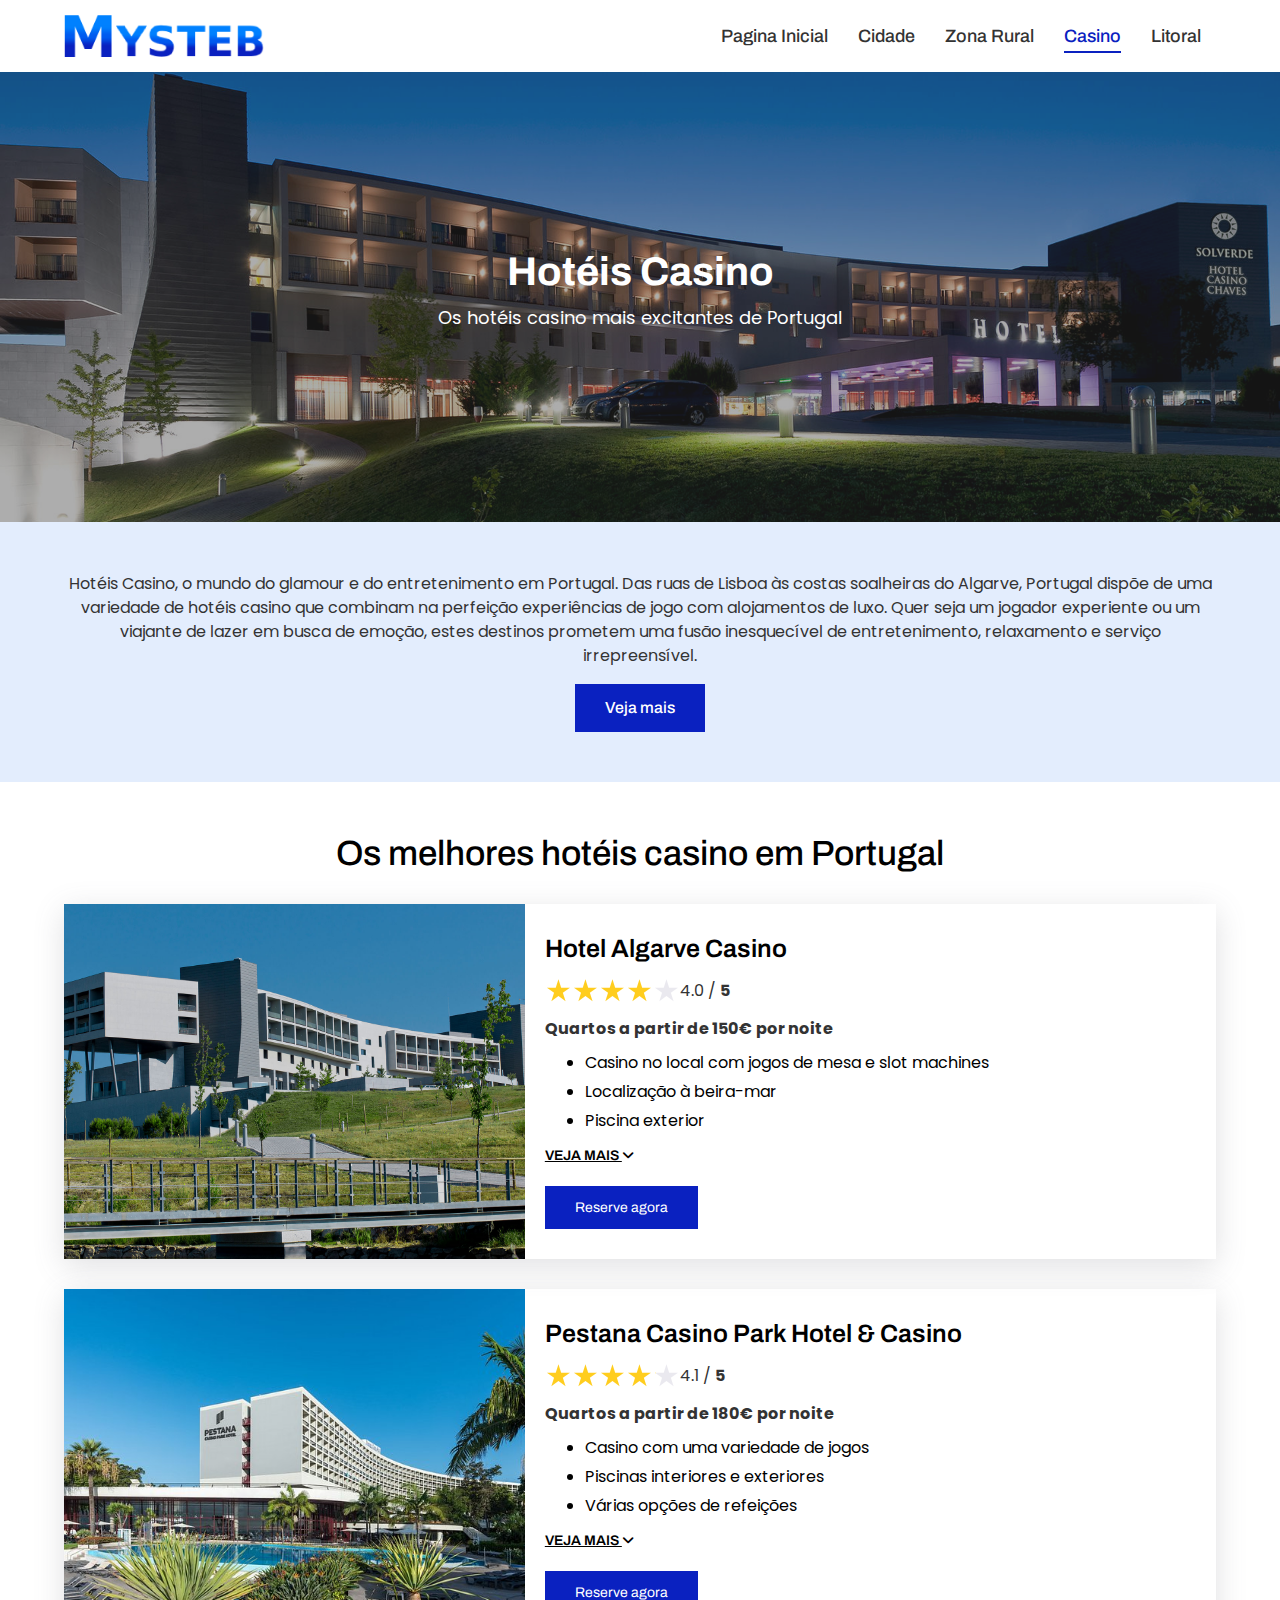
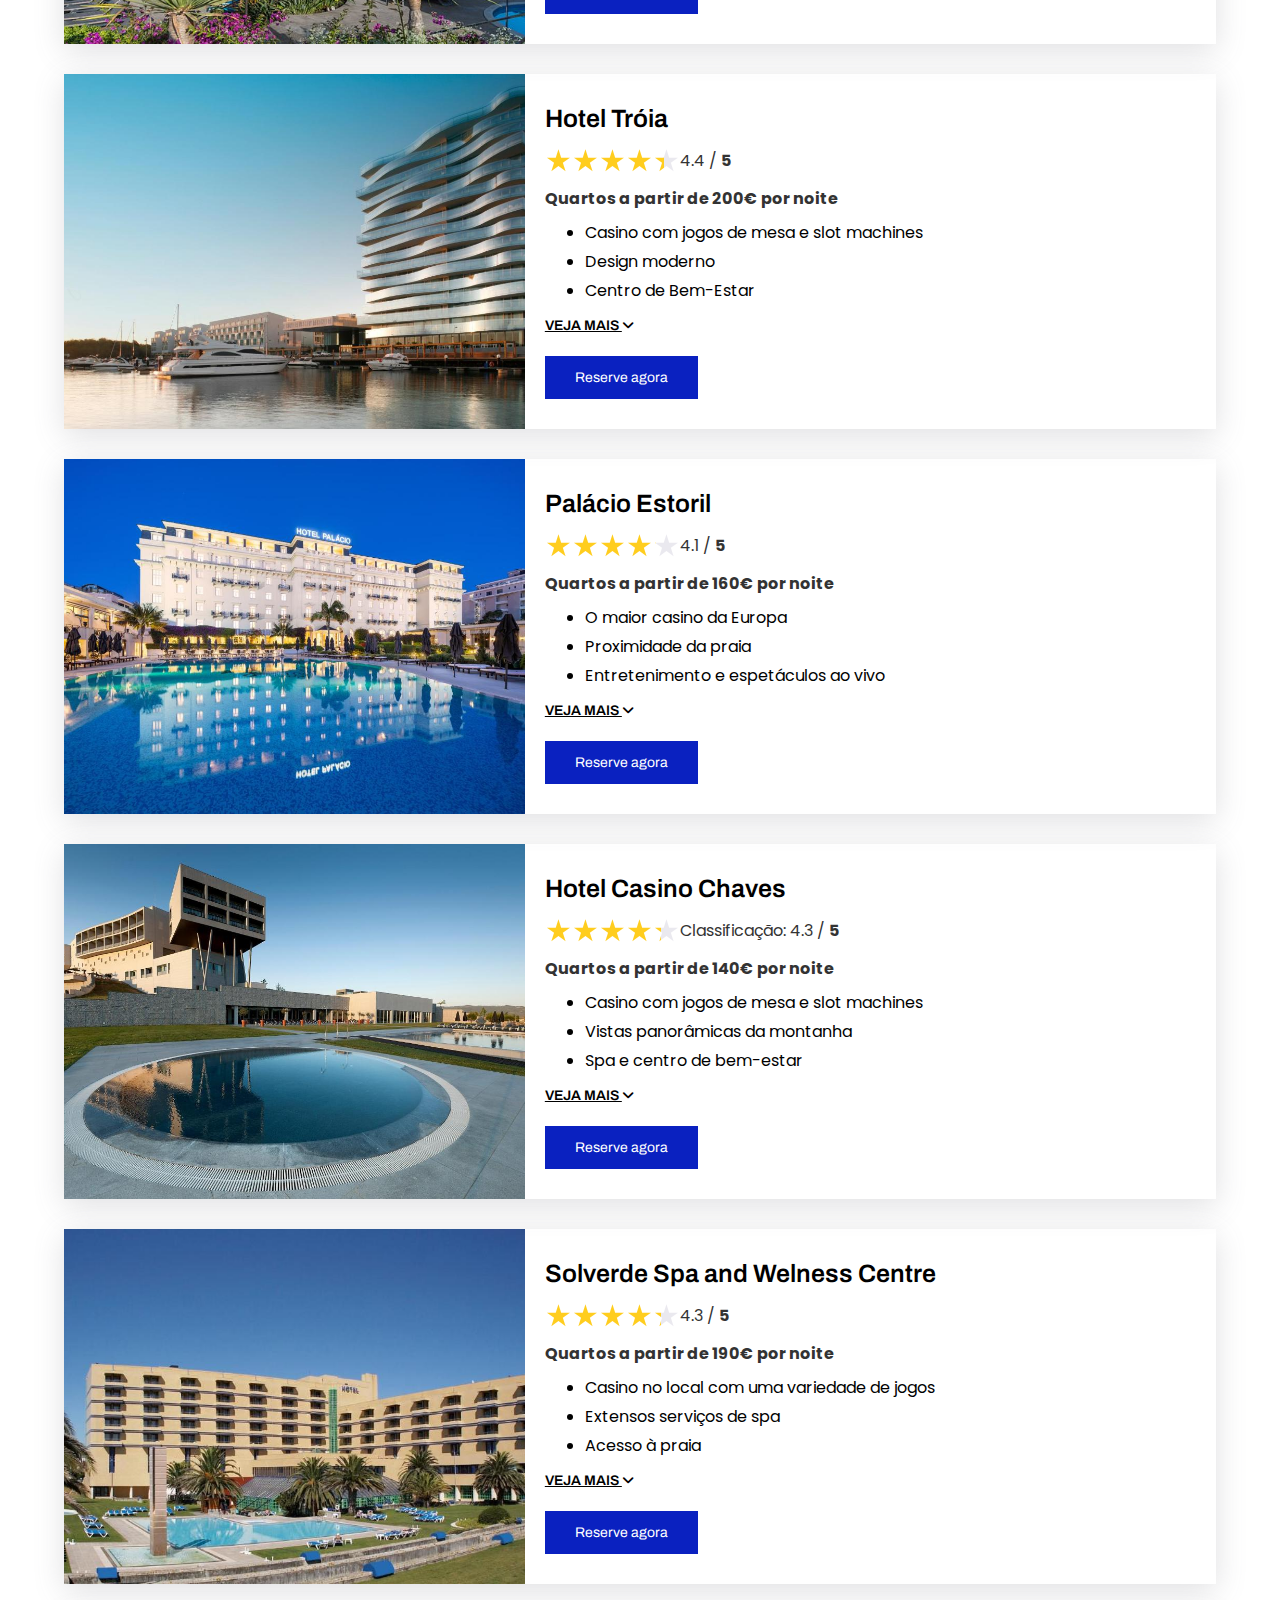
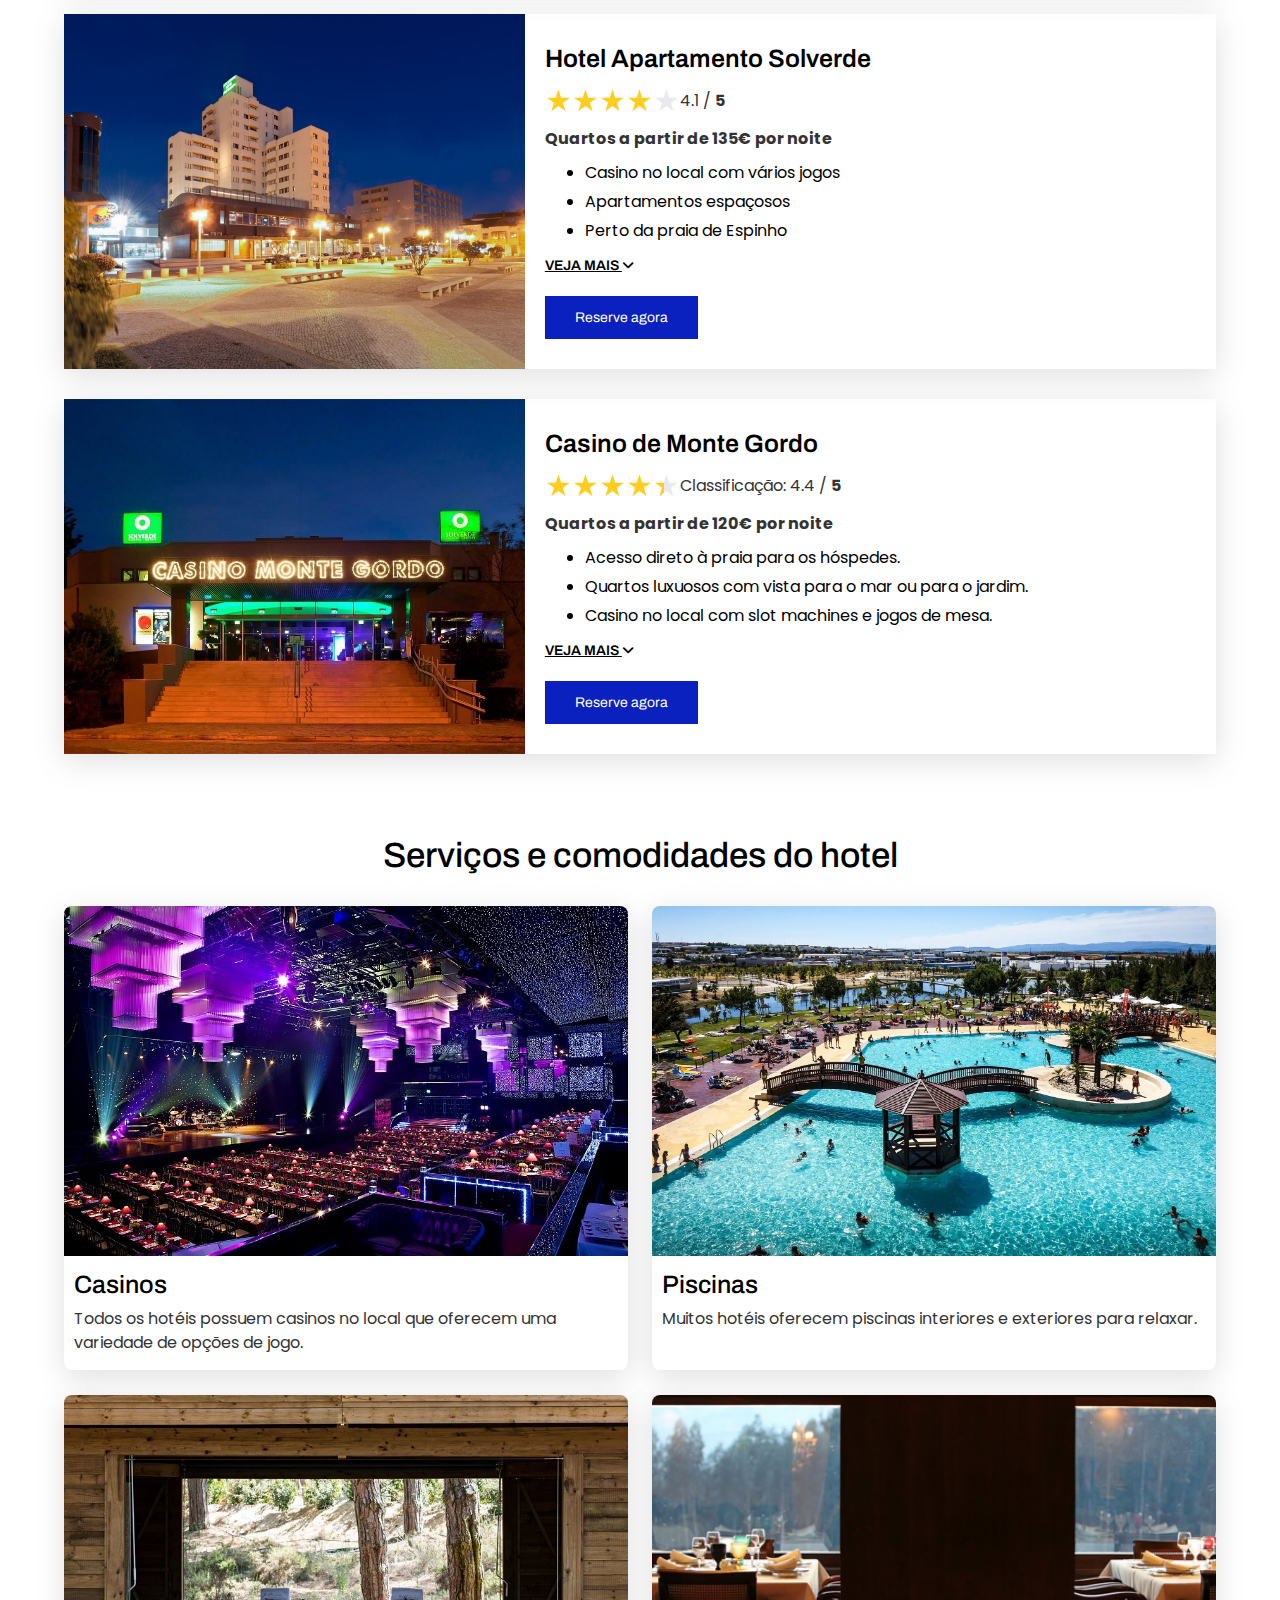
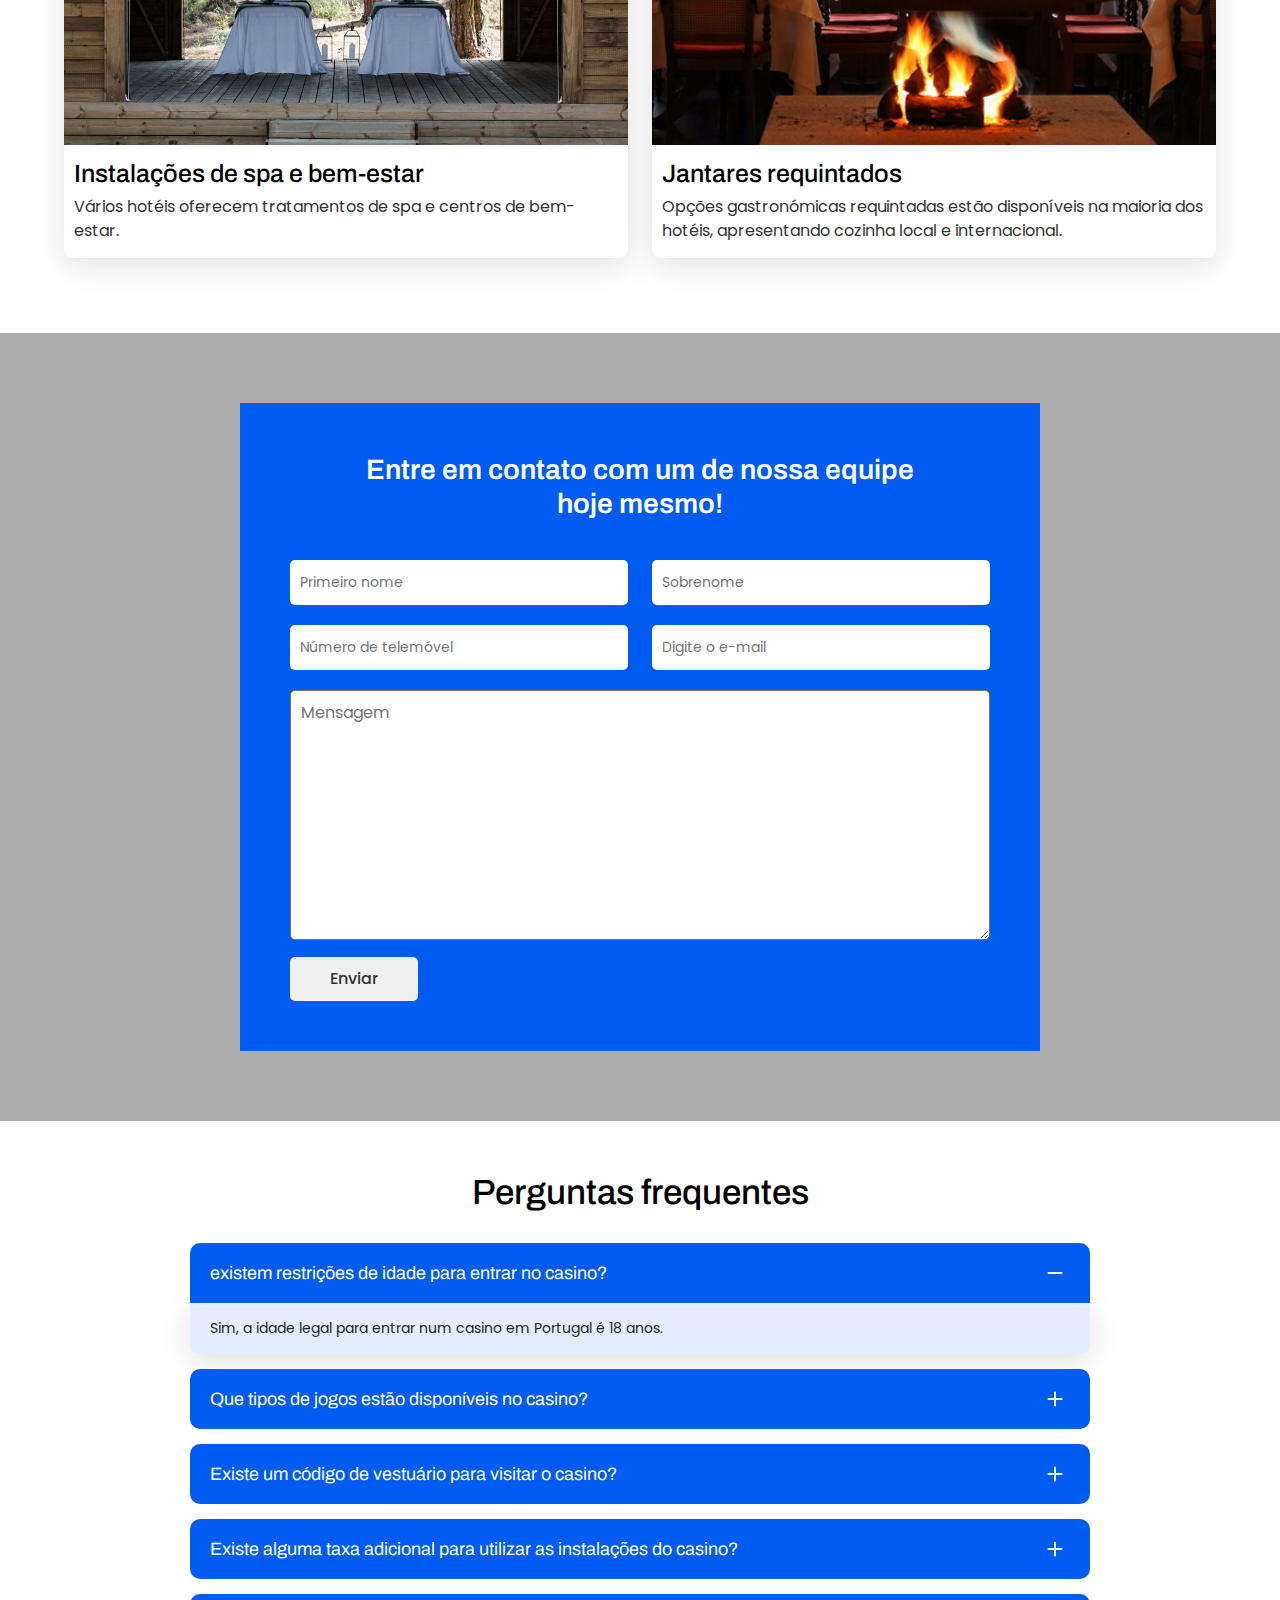
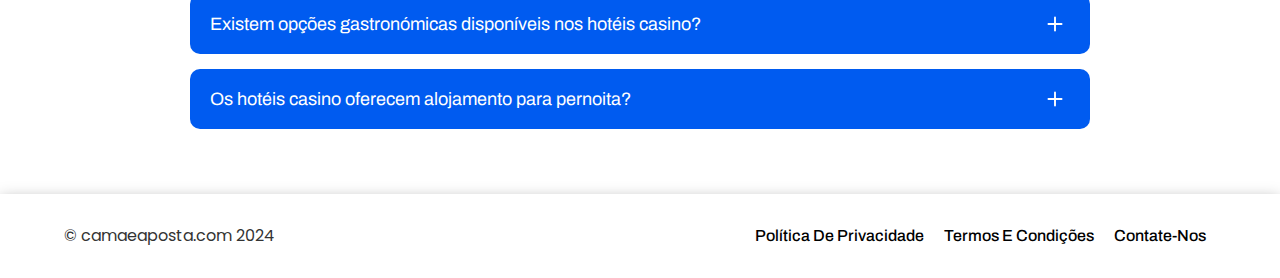
==== commit 2f135696: "done" ====
--- a/casino.html
+++ b/casino.html
@@ -99,7 +99,7 @@
             um oferecendo o seu encanto e fascínio únicos. Descubra o destino perfeito para elevar a
             sua estadia em Portugal, onde cada momento promete emoção e sofisticação.
            </p>
-           <a class="moreless-button" href="javascript:void(0)">Veja mais</a>
+           <a class="moreless-button" href="javascript:void(0)">Veja mais </a>
         </div>
     </div>
  <!-- top content section section -->
@@ -153,7 +153,7 @@
                         no local oferece uma atmosfera de jogo vibrante, complementada por excelentes
                         restaurantes e um spa relaxante.
                     </p>
-                    <a class="contless-button" href="javascript:void(0)">Veja mais</a>
+                    <a class="contless-button" href="javascript:void(0)">Veja mais <i class="fa-solid fa-angle-down"></i></a>
                     <div class="vist-website">
                         <a href="https://www.gruposolverde.pt/en/hotel-algarve-casino/" target="_blank"> Reserve agora</a>
                     </div>
@@ -201,7 +201,7 @@
                         hóspedes também podem desfrutar do spa, das piscinas e da vista panorâmica para o mar
                         a partir das suas varandas privadas (Booking.com).
                     </p>
-                    <a class="contless-button" href="javascript:void(0)">Veja mais</a>
+                    <a class="contless-button" href="javascript:void(0)">Veja mais <i class="fa-solid fa-angle-down"></i></a>
                     <div class="vist-website">
                         <a href="https://www.pestana.com/en/hotel/pestana-casino-park/facilities" target="_blank"> Reserve agora</a>
                     </div>
@@ -248,7 +248,7 @@
                         elegante casino, centro de bem-estar e campo de golfe nas proximidades. É perfeito para os
                         hóspedes que procuram luxo e entretenimento à beira-mar.
                     </p>
-                    <a class="contless-button" href="javascript:void(0)">Veja mais</a>
+                    <a class="contless-button" href="javascript:void(0)">Veja mais <i class="fa-solid fa-angle-down"></i></a>
                     <div class="vist-website">
                         <a href="https://www.troiadesignhotel.com/en/?gad_source=1&gclid=CjwKCAjwvvmzBhA2EiwAtHVrbyx3um49GZfdhwsjlVjx8zsKUAfi8z5_ShJwaZo6KCWF534E4VeC9xoC8lEQAvD_BwE" target="_blank"> Reserve agora</a>
                     </div>
@@ -295,7 +295,7 @@
                         juntamente com acomodações luxuosas. O hotel é famoso pelas suas vibrantes opções de
                         entretenimento e acesso próximo à praia.
                     </p>
-                    <a class="contless-button" href="javascript:void(0)">Veja mais</a>
+                    <a class="contless-button" href="javascript:void(0)">Veja mais <i class="fa-solid fa-angle-down"></i></a>
                     <div class="vist-website">
                         <a href="https://www.palacioestorilhotel.com/hotel/destinations/" target="_blank"> Reserve agora</a>
                     </div>
@@ -343,7 +343,7 @@
                         ambiente de jogo emocionante, complementado por um spa e opções gastronómicas
                         requintadas.
                     </p>
-                    <a class="contless-button" href="javascript:void(0)">Veja mais</a>
+                    <a class="contless-button" href="javascript:void(0)">Veja mais <i class="fa-solid fa-angle-down"></i></a>
                     <div class="vist-website">
                         <a href="https://www.gruposolverde.pt/en/hotel-casino-chaves/" target="_blank"> Reserve agora</a>
                     </div>
@@ -389,7 +389,7 @@
                         extensos serviços de spa, várias piscinas e um casino vibrante no local. A bela costa
                         portuguesa aumenta o seu apelo.
                     </p>
-                    <a class="contless-button" href="javascript:void(0)">Veja mais</a>
+                    <a class="contless-button" href="javascript:void(0)">Veja mais <i class="fa-solid fa-angle-down"></i></a>
                     <div class="vist-website">
                         <a href="https://www.gruposolverde.pt/hotel-solverde-spa-wellness-center/" target="_blank"> Reserve agora</a>
                     </div>
@@ -436,7 +436,7 @@
                         casino e a comodidades de bem-estar. O casino no local acrescenta emoção a uma estadia
                         relaxante na praia.
                     </p>
-                    <a class="contless-button" href="javascript:void(0)">Veja mais</a>
+                    <a class="contless-button" href="javascript:void(0)">Veja mais <i class="fa-solid fa-angle-down"></i></a>
                     <div class="vist-website">
                         <a href="https://www.gruposolverde.pt/en/hotel-apartamento-solverde/" target="_blank"> Reserve agora</a>
                     </div>
@@ -486,7 +486,7 @@
                         para o jardim. O casino no local oferece entretenimento com uma variedade de slot
                         machines e jogos de mesa, garantindo uma estadia agradável aos hóspedes.
                     </p>
-                    <a class="contless-button" href="javascript:void(0)">Veja mais</a>
+                    <a class="contless-button" href="javascript:void(0)">Veja mais <i class="fa-solid fa-angle-down"></i></a>
                     <div class="vist-website">
                         <a href="https://www.gruposolverde.pt/en/casino-monte-gordo/" target="_blank"> Reserve agora</a>
                     </div>
@@ -603,42 +603,45 @@
                         <div class="col-md-6">
                             <div class="form-group">
                                 <label>
-                                    First Name 
+                                  
+                                    Primeiro nome
                                 </label>
-                                <input type="text" >
+                                <input type="text" placeholder="Primeiro nome">
                             </div>
                         </div>
                         <div class="col-md-6">
                             <div class="form-group">
                                 <label>
-                                    Last Name 
+                             
+                                    Sobrenome
                                 </label>
-                                <input type="text" >
+                                <input type="text" placeholder="Sobrenome">
                             </div>
                         </div>
                         <div class="col-md-6">
                             <div class="form-group">
                                 <label>
-                                    Mobile Number
+                                    Número de telemóvel
+
                                 </label>
-                                <input type="number" >
+                                <input type="number" placeholder="Número de telemóvel">
                             </div>
                         </div>
                         <div class="col-md-6">
                             <div class="form-group">
                                 <label>
-                                    Enter Email
+                                    Digite o e-mail
                                 </label>
-                                <input type="email" >
+                                <input type="email" placeholder="Digite o e-mail">
                             </div>
                         </div>
 
                         <div class="col-md-12">
                             <div class="form-group">
                                 <label>
-                                    Message
+                                    Mensagem
                                 </label>
-                                <textarea ></textarea>
+                                <textarea placeholder="Mensagem"></textarea>
                             </div>
                         </div>
                         <div class="col-md-12">
--- a/assets/css/style.css
+++ b/assets/css/style.css
@@ -111,7 +111,7 @@
 }
 
 .site-logo img {
-    max-width: 250px;
+    max-width: 200px;
 }
 
 .main-nav ul {
@@ -633,7 +633,7 @@
 }
 
 .form-group label {
-    display: block;
+    display: none;
     color: #fff;
     font-size: 1rem;
     margin-bottom: 5px;
@@ -654,7 +654,7 @@
 }
 
 .form-group textarea {
-    height: 300px;
+    height: 250px;
     width: 100%;
     padding: 10px;
     border-radius: 5px;
@@ -663,7 +663,7 @@
 
 .contact-wrap {
     position: relative;
-    max-width: 900px;
+    max-width: 800px;
     margin: 0 auto;
     padding: 50px;
     background: var(--Secondary-Color);
--- a/assets/css/media.css
+++ b/assets/css/media.css
@@ -4,6 +4,9 @@
     }
     .link-Card .col-lg-6 {
         margin: 12px 0;
+    }
+    .site-logo img {
+        max-width: 150px;
     }
 }
 @media(max-width:992px){
@@ -104,7 +107,7 @@
         width: 95%;
     }
     .site-logo img {
-        max-width: 200px;
+        max-width: 150px;
     }
     .ptb-50 {
         padding: 30px 0;
@@ -161,7 +164,7 @@
         font-size: 13px;
     }
     .site-logo img {
-        max-width: 160px;
+        max-width: 130px;
     }
     .toggle {
         font-size: 22px;
